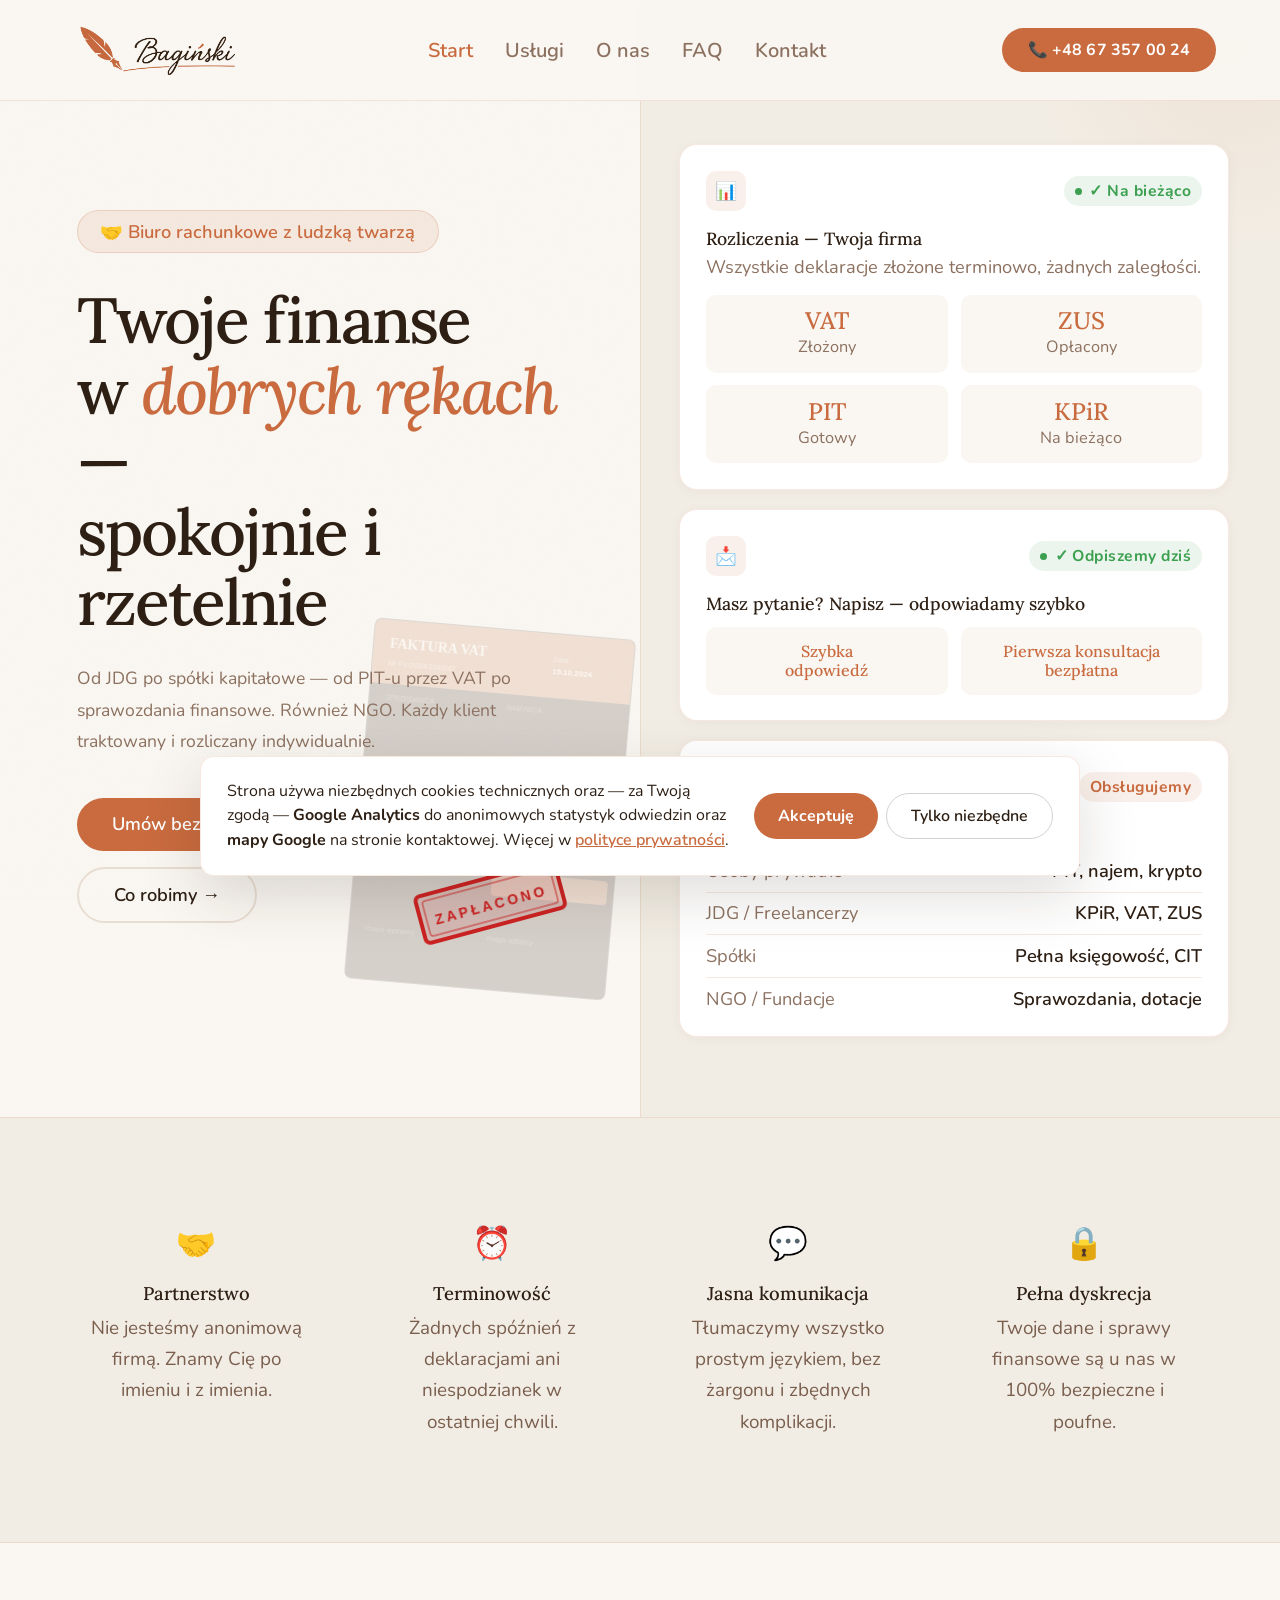
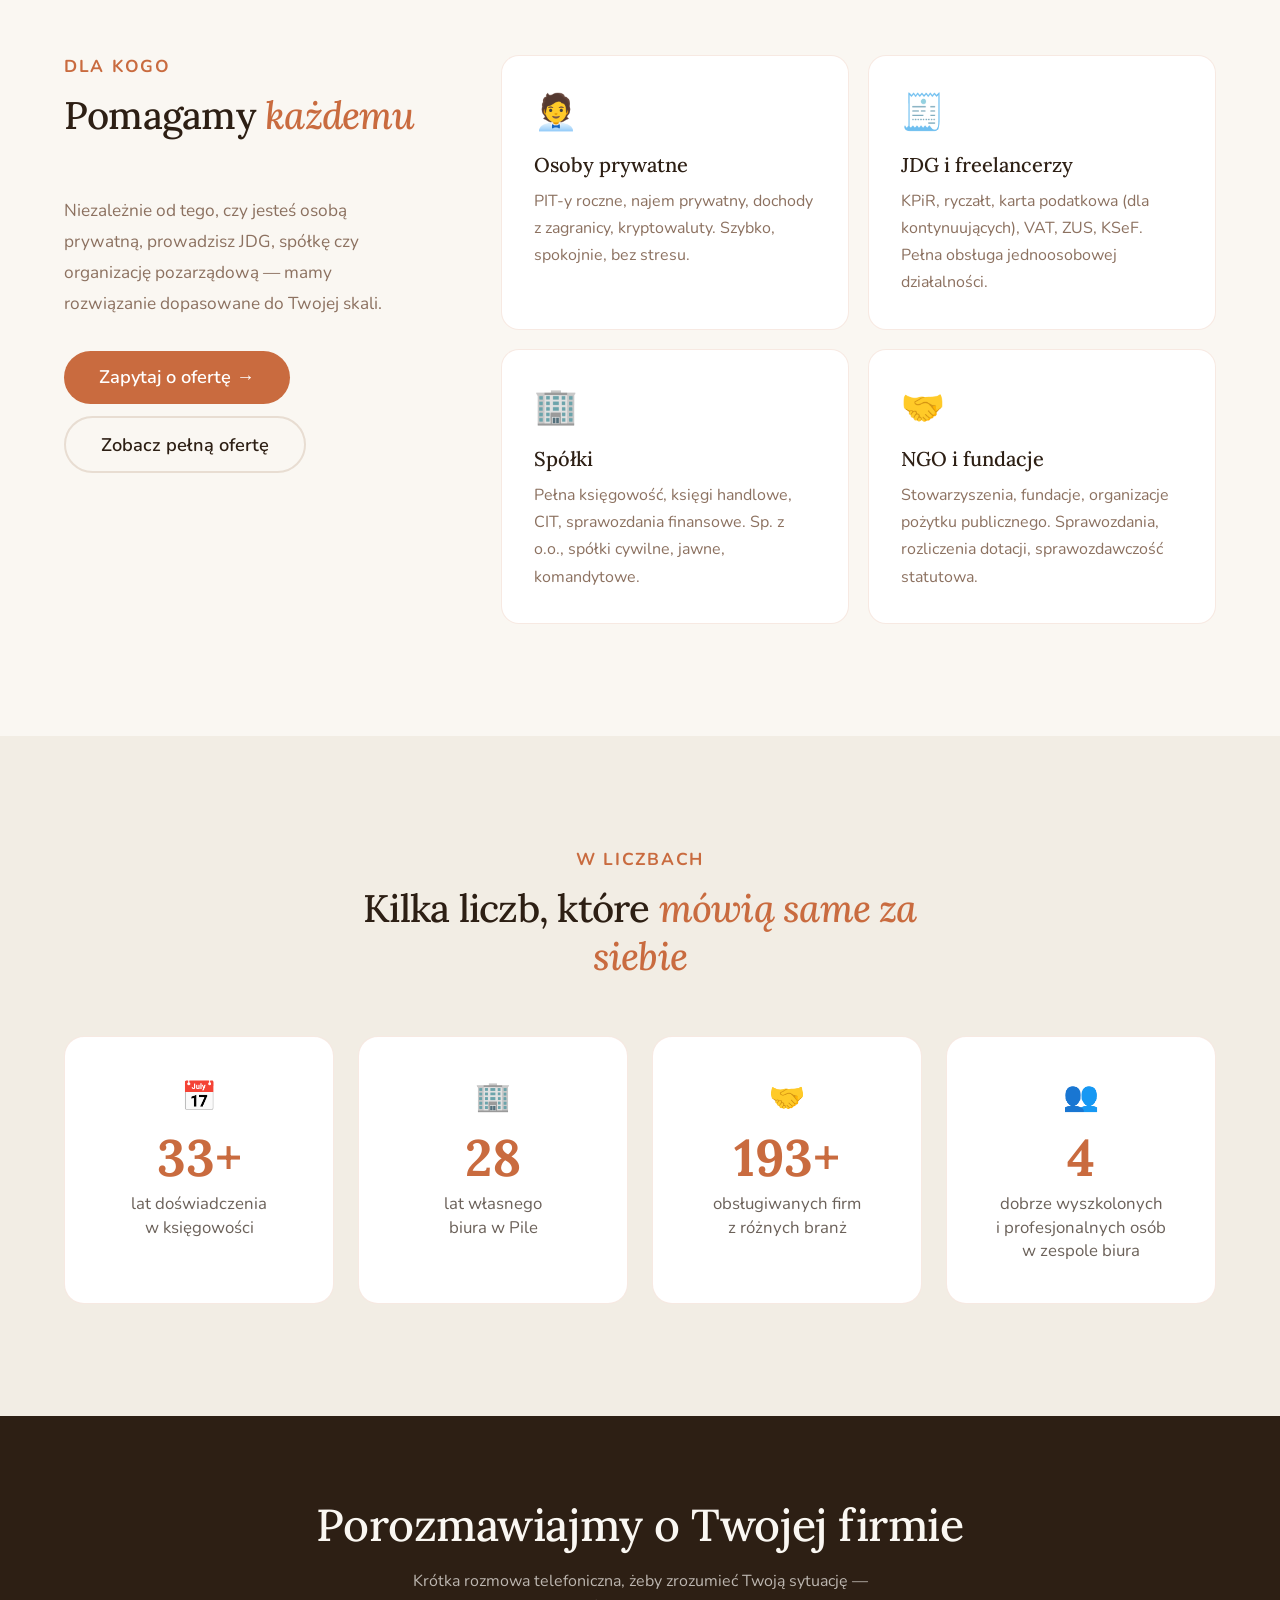
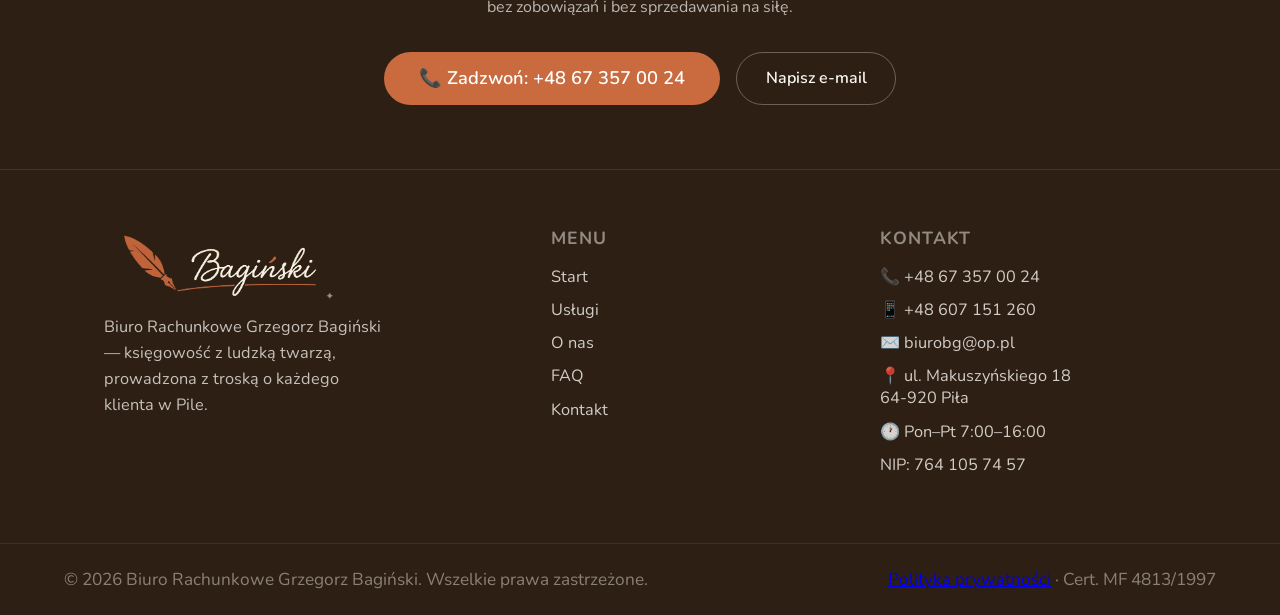
==== index.html @ ab6cf0d3 "RODO: mapa Google dopiero za zgoda Mapa na podstronie Kontakt ladowala sie automatycznie, wiec klini" ====
<!DOCTYPE html>
<html lang="pl">
<head>
<meta charset="UTF-8">
<meta name="viewport" content="width=device-width, initial-scale=1.0">
<title>Biuro Rachunkowe Grzegorz Bagiński — Księgowość w Pile od 1997</title>
<link rel="preconnect" href="https://fonts.googleapis.com">
<link rel="preconnect" href="https://fonts.gstatic.com" crossorigin>
<link rel="preload" as="style" href="https://fonts.googleapis.com/css2?family=Lora:ital,wght@0,400;0,500;0,600;1,400;1,500&family=Nunito:wght@300;400;500;600;700&display=swap">
<link rel="stylesheet" href="https://fonts.googleapis.com/css2?family=Lora:ital,wght@0,400;0,500;0,600;1,400;1,500&family=Nunito:wght@300;400;500;600;700&display=swap" media="print" onload="this.media='all'">
<noscript><link rel="stylesheet" href="https://fonts.googleapis.com/css2?family=Lora:ital,wght@0,400;0,500;0,600;1,400;1,500&family=Nunito:wght@300;400;500;600;700&display=swap"></noscript>
<link rel="icon" type="image/png" sizes="32x32" href="img/favicon-32.png">
<link rel="icon" type="image/png" sizes="16x16" href="img/favicon-16.png">
<link rel="apple-touch-icon" sizes="180x180" href="img/apple-touch-icon.png">
<link rel="shortcut icon" href="favicon.ico">
<link rel="stylesheet" href="styles.css?v=11">
<meta name="description" content="Pełna obsługa księgowa w Pile od 1997 r. 29 lat własnego biura, 35 lat doświadczenia, ponad 200 firm pod opieką. JDG, spółki, NGO, osoby prywatne. Cert. MF 4813/1997.">
<meta name="robots" content="index, follow">
<meta name="theme-color" content="#C96B3F">
<link rel="canonical" href="https://biurorachunkowe-pila.pl/">

<meta property="og:title" content="Biuro Rachunkowe Grzegorz Bagiński — Księgowość w Pile od 1997">
<meta property="og:description" content="Pełna obsługa księgowa w Pile od 1997 r. 29 lat własnego biura, 35 lat doświadczenia, ponad 200 firm pod opieką. JDG, spółki, NGO, osoby prywatne. Cert. MF 4813/1997.">
<meta property="og:site_name" content="Biuro Rachunkowe Grzegorz Bagiński">
<meta property="og:type" content="website">
<meta property="og:locale" content="pl_PL">
<meta property="og:url" content="https://biurorachunkowe-pila.pl/">


<meta property="og:image" content="https://biurorachunkowe-pila.pl/og-image.jpg">
<meta property="og:image:width" content="1200">
<meta property="og:image:height" content="630">
<meta property="og:image:alt" content="Biuro Rachunkowe Grzegorz Bagiński — Księgowość w Pile od 1997">
<meta name="twitter:card" content="summary_large_image">
<meta name="twitter:title" content="Biuro Rachunkowe Grzegorz Bagiński — Księgowość w Pile od 1997">
<meta name="twitter:description" content="Pełna obsługa księgowa w Pile od 1997 r. 29 lat własnego biura, 35 lat doświadczenia, ponad 200 firm pod opieką. JDG, spółki, NGO, osoby prywatne. Cert. MF 4813/1997.">

<meta name="twitter:image" content="https://biurorachunkowe-pila.pl/og-image.jpg">
<script type="application/ld+json">
{
  "@context": "https://schema.org",
  "@type": "AccountingService",
  "name": "Biuro Rachunkowe Grzegorz Bagiński",
  "url": "https://biurorachunkowe-pila.pl/",
  "telephone": "+48673570024",
  "email": "biurobg@op.pl",
  "priceRange": "$$",
  "image": "https://biurorachunkowe-pila.pl/og-image.jpg",
  "address": {
    "@type": "PostalAddress",
    "streetAddress": "ul. Kornela Makuszyńskiego 18",
    "addressLocality": "Piła",
    "postalCode": "64-920",
    "addressCountry": "PL"
  },
  "openingHoursSpecification": [{
    "@type": "OpeningHoursSpecification",
    "dayOfWeek": ["Monday","Tuesday","Wednesday","Thursday","Friday"],
    "opens": "07:00",
    "closes": "16:00"
  }],
  "founder": {
    "@type": "Person",
    "name": "Grzegorz Bagiński",
    "jobTitle": "Księgowy",
    "hasCredential": {
      "@type": "EducationalOccupationalCredential",
      "name": "Świadectwo Kwalifikacyjne Ministerstwa Finansów",
      "credentialCategory": "Certificate",
      "identifier": "4813/1997"
    }
  },
  "foundingDate": "1997",
  "areaServed": {
    "@type": "City",
    "name": "Piła"
  }
}
</script>

<!-- Google Analytics 4 (Consent Mode v2 — domyślnie wyłączone, włącza się po akceptacji cookies) -->
<script async src="https://www.googletagmanager.com/gtag/js?id=G-RB6FRR4LMF"></script>
<script>
  window.dataLayer = window.dataLayer || [];
  function gtag(){dataLayer.push(arguments);}

  // Consent Mode v2 — RODO: domyślnie wszystko denied.
  // script.js zmieni analytics_storage na 'granted', jeśli użytkownik kliknie "Akceptuję".
  gtag('consent', 'default', {
    'ad_storage': 'denied',
    'ad_user_data': 'denied',
    'ad_personalization': 'denied',
    'analytics_storage': 'denied',
    'wait_for_update': 500
  });

  gtag('js', new Date());
  gtag('config', 'G-RB6FRR4LMF', { 'anonymize_ip': true });
</script>
</head>
<body>

<a href="#main-content" class="skip-link">Przejdź do treści</a>
<nav aria-label="Główna nawigacja">
  <a href="index.html" class="nav-logo" aria-label="Biuro Rachunkowe Grzegorz Bagiński — strona główna"><picture><source srcset="img/logo.webp" type="image/webp"><img src="img/logo.png?v=2" alt="Biuro Rachunkowe Grzegorz Bagiński" width="188" height="62"></picture></a>
  <ul class="nav-links" id="nav-links">
    <li><a href="index.html" class="active" aria-current="page">Start</a></li>
    <li><a href="uslugi.html">Usługi</a></li>
    <li><a href="o-nas.html">O nas</a></li>
    <li><a href="faq.html">FAQ</a></li>
    <li><a href="kontakt.html">Kontakt</a></li>
    <li class="nav-mobile-only"><a href="tel:+48673570024" class="nav-mobile-cta">📞 +48 67 357 00 24</a></li>
  </ul>
  <a href="tel:+48673570024" class="nav-cta">📞 +48 67 357 00 24</a>
  <button class="nav-toggle" type="button" aria-expanded="false" aria-controls="nav-links" aria-label="Otwórz menu">
    <span class="nav-toggle__bar"></span>
    <span class="nav-toggle__bar"></span>
    <span class="nav-toggle__bar"></span>
  </button>
</nav>
<main id="main-content">
<section class="hero">
  <!-- LEWA KOLUMNA: tekst -->
  <div class="hero-left-col">

    <!-- ANIMOWANA FAKTURA W TLE -->
    <svg class="bg-invoice" viewBox="0 0 280 380" fill="none" xmlns="http://www.w3.org/2000/svg">
    <g opacity="0.18">
      <!-- Karta dokumentu -->
      <g class="inv-body">
        <rect x="10" y="10" width="260" height="360" rx="6" fill="#2D1F14" stroke="#2D1F14" stroke-width="1.5"/>
        <!-- Nagłówek -->
        <rect x="10" y="10" width="260" height="64" rx="6" fill="#C96B3F"/>
        <rect x="10" y="54" width="260" height="20" fill="#C96B3F"/>
      </g>

      <!-- Tekst nagłówka -->
      <g class="inv-text">
        <text x="26" y="38" font-family="serif" font-size="14" font-weight="600" fill="white" opacity="0.95">FAKTURA VAT</text>
        <text x="26" y="56" font-family="sans-serif" font-size="7.5" fill="rgba(255,255,255,0.7)">Nr FV/2024/10/0047</text>
        <text x="190" y="38" font-family="sans-serif" font-size="7" fill="rgba(255,255,255,0.7)">Data:</text>
        <text x="190" y="50" font-family="sans-serif" font-size="8" font-weight="600" fill="white">15.10.2024</text>
      </g>

      <!-- Linie formularza — wychodzą jedna po drugiej -->
      <g>
        <!-- Sekcja sprzedawca -->
        <text class="inv-text" x="26" y="90" font-family="sans-serif" font-size="7" fill="#7A6B63">SPRZEDAWCA</text>
        <line class="inv-line" x1="26" y1="105" x2="130" y2="105" stroke="#2D1F14" stroke-width="1.2" stroke-linecap="round"/>
        <line class="inv-line" x1="26" y1="118" x2="110" y2="118" stroke="#2D1F14" stroke-width="1.2" stroke-linecap="round"/>
        <line class="inv-line" x1="26" y1="131" x2="120" y2="131" stroke="#2D1F14" stroke-width="1.2" stroke-linecap="round"/>

        <!-- Sekcja nabywca -->
        <text class="inv-text" x="148" y="90" font-family="sans-serif" font-size="7" fill="#7A6B63">NABYWCA</text>
        <line class="inv-line" x1="148" y1="105" x2="252" y2="105" stroke="#2D1F14" stroke-width="1.2" stroke-linecap="round"/>
        <line class="inv-line" x1="148" y1="118" x2="232" y2="118" stroke="#2D1F14" stroke-width="1.2" stroke-linecap="round"/>
        <line class="inv-line" x1="148" y1="131" x2="242" y2="131" stroke="#2D1F14" stroke-width="1.2" stroke-linecap="round"/>

        <!-- Divider -->
        <line x1="26" y1="148" x2="254" y2="148" stroke="#E8DDD2" stroke-width="1"/>

        <!-- Nagłówki tabeli -->
        <text class="inv-text" x="26"  y="163" font-family="sans-serif" font-size="6.5" fill="#7A6B63">NAZWA USŁUGI</text>
        <text class="inv-text" x="158" y="163" font-family="sans-serif" font-size="6.5" fill="#7A6B63">ILOŚĆ</text>
        <text x="190" y="163" font-family="sans-serif" font-size="6.5" fill="#7A6B63" class="inv-text">NETTO</text>
        <text x="228" y="163" font-family="sans-serif" font-size="6.5" fill="#7A6B63" class="inv-text">BRUTTO</text>
        <line x1="26" y1="168" x2="254" y2="168" stroke="#E8DDD2" stroke-width="0.8"/>

        <!-- Wiersze -->
        <line class="inv-line" x1="26" y1="182" x2="148" y2="182" stroke="#2D1F14" stroke-width="1.1" stroke-linecap="round"/>
        <text class="inv-text" x="158" y="182" font-family="sans-serif" font-size="7.5" fill="#2D1F14">1</text>
        <text class="inv-text" x="190" y="182" font-family="sans-serif" font-size="7.5" fill="#2D1F14">800 zł</text>
        <text class="inv-text" x="228" y="182" font-family="sans-serif" font-size="7.5" fill="#2D1F14">984 zł</text>

        <line class="inv-line" x1="26" y1="198" x2="138" y2="198" stroke="#2D1F14" stroke-width="1.1" stroke-linecap="round"/>
        <text class="inv-text" x="158" y="198" font-family="sans-serif" font-size="7.5" fill="#2D1F14">1</text>
        <text class="inv-text" x="190" y="198" font-family="sans-serif" font-size="7.5" fill="#2D1F14">500 zł</text>
        <text class="inv-text" x="228" y="198" font-family="sans-serif" font-size="7.5" fill="#2D1F14">615 zł</text>

        <line x1="26" y1="210" x2="254" y2="210" stroke="#E8DDD2" stroke-width="0.8"/>

        <!-- Suma -->
        <text class="inv-text" x="158" y="228" font-family="sans-serif" font-size="7" fill="#7A6B63">RAZEM NETTO:</text>
        <text class="inv-text" x="228" y="228" font-family="sans-serif" font-size="8" font-weight="700" fill="#2D1F14">1 300 zł</text>
        <text class="inv-text" x="158" y="244" font-family="sans-serif" font-size="7" fill="#7A6B63">VAT 23%:</text>
        <text class="inv-text" x="228" y="244" font-family="sans-serif" font-size="8" fill="#2D1F14">299 zł</text>

        <!-- Suma końcowa -->
        <rect class="inv-body" x="148" y="252" width="116" height="24" rx="4" fill="#C96B3F" opacity="0.15"/>
        <text class="inv-text" x="155" y="268" font-family="sans-serif" font-size="7.5" fill="#7A6B63">DO ZAPŁATY:</text>
        <text class="inv-text" x="218" y="268" font-family="serif" font-size="11" font-weight="700" fill="#C96B3F">1 599 zł</text>

        <!-- Stopka z podpisem -->
        <line class="inv-line" x1="26" y1="310" x2="110" y2="310" stroke="#2D1F14" stroke-width="0.8" stroke-linecap="round"/>
        <text class="inv-text" x="26" y="322" font-family="sans-serif" font-size="6.5" fill="#7A6B63">Podpis wystawcy</text>
        <line class="inv-line" x1="148" y1="310" x2="252" y2="310" stroke="#2D1F14" stroke-width="0.8" stroke-linecap="round"/>
        <text class="inv-text" x="148" y="322" font-family="sans-serif" font-size="6.5" fill="#7A6B63">Podpis odbiorcy</text>
      </g>
    </g><!-- koniec grupy opacity 0.18 -->

    </svg>

    <!-- Pieczątka ZAPŁACONO — oddzielny element, widoczna na tle faktury -->
    <div class="stamp-zaplacono">
      <svg width="148" height="52" viewBox="0 0 148 52" fill="none" xmlns="http://www.w3.org/2000/svg">
        <rect x="2" y="2" width="144" height="48" rx="5" fill="rgba(204,34,34,0.12)" stroke="#CC2222" stroke-width="4"/>
        <rect x="8" y="8" width="132" height="36" rx="3" fill="none" stroke="#CC2222" stroke-width="1.5" opacity="0.6"/>
        <text x="74" y="34" font-family="sans-serif" font-size="14" font-weight="900" fill="#CC2222" text-anchor="middle" letter-spacing="3">ZAPŁACONO</text>
      </svg>
    </div>

    <div class="hero-eyebrow anim-eyebrow">🤝 Biuro rachunkowe z ludzką twarzą</div>
    <h1 class="anim-h1">Twoje finanse<br>w <em>dobrych rękach</em> —<br>spokojnie i rzetelnie</h1>
    <p class="hero-sub anim-sub">Od JDG po spółki kapitałowe — od PIT-u przez VAT po sprawozdania finansowe. Również NGO. Każdy klient traktowany i rozliczany indywidualnie.</p>
    <div class="hero-btns anim-btns">
      <a href="kontakt.html" class="btn-terra">Umów bezpłatną konsultację</a>
      <a href="uslugi.html" class="btn-outline">Co robimy →</a>
    </div>
  </div>

  <!-- PRAWA KOLUMNA: karty wizualne -->
  <div class="hero-right-col">
    <!-- Karta 1: statystyki -->
    <div class="hcard anim-card-1">
      <div class="hcard-top">
        <div class="hcard-icon">📊</div>
        <span class="hcard-badge ok">✓ Na bieżąco</span>
      </div>
      <h4>Rozliczenia — Twoja firma</h4>
      <p>Wszystkie deklaracje złożone terminowo, żadnych zaległości.</p>
      <div class="hcard-mini-grid">
        <div class="mini-cell"><div class="mini-cell-num">VAT</div><div class="mini-cell-lbl">Złożony</div></div>
        <div class="mini-cell"><div class="mini-cell-num">ZUS</div><div class="mini-cell-lbl">Opłacony</div></div>
        <div class="mini-cell"><div class="mini-cell-num">PIT</div><div class="mini-cell-lbl">Gotowy</div></div>
        <div class="mini-cell"><div class="mini-cell-num">KPiR</div><div class="mini-cell-lbl">Na bieżąco</div></div>
      </div>
    </div>

    <!-- Karta 2: kontakt -->
    <div class="hcard anim-card-2">
      <div class="hcard-top">
        <div class="hcard-icon">📩</div>
        <span class="hcard-badge ok">✓ Odpiszemy dziś</span>
      </div>
      <h4>Masz pytanie? Napisz — odpowiadamy szybko</h4>
      <div class="hcard-mini-grid" style="margin-top:0.8rem">
        <div class="mini-cell"><div class="mini-cell-num" style="font-size:1rem;line-height:1.2">Szybka<br>odpowiedź</div></div>
        <div class="mini-cell"><div class="mini-cell-num" style="font-size:1rem;line-height:1.2">Pierwsza konsultacja<br>bezpłatna</div></div>
      </div>
    </div>

    <!-- Karta 3: dla kogo -->
    <div class="hcard anim-card-3">
      <div class="hcard-top">
        <div class="hcard-icon">👥</div>
        <span class="hcard-badge warm">Obsługujemy</span>
      </div>
      <h4>Dla każdego — niezależnie od skali</h4>
      <ul class="hcard-list">
        <li><span class="hcard-list-name">Osoby prywatne</span><span class="hcard-list-val">PIT, najem, krypto</span></li>
        <li><span class="hcard-list-name">JDG / Freelancerzy</span><span class="hcard-list-val">KPiR, VAT, ZUS</span></li>
        <li><span class="hcard-list-name">Spółki</span><span class="hcard-list-val">Pełna księgowość, CIT</span></li>
        <li><span class="hcard-list-name">NGO / Fundacje</span><span class="hcard-list-val">Sprawozdania, dotacje</span></li>
      </ul>
    </div>
  </div>
</section>
<div class="values">
  <div class="values-grid">
    <div class="value-item">
      <span class="value-icon">🤝</span>
      <h4>Partnerstwo</h4>
      <p>Nie jesteśmy anonimową firmą. Znamy Cię po imieniu i z imienia.</p>
    </div>
    <div class="value-item">
      <span class="value-icon">⏰</span>
      <h4>Terminowość</h4>
      <p>Żadnych spóźnień z deklaracjami ani niespodzianek w ostatniej chwili.</p>
    </div>
    <div class="value-item">
      <span class="value-icon">💬</span>
      <h4>Jasna komunikacja</h4>
      <p>Tłumaczymy wszystko prostym językiem, bez żargonu i zbędnych komplikacji.</p>
    </div>
    <div class="value-item">
      <span class="value-icon">🔒</span>
      <h4>Pełna dyskrecja</h4>
      <p>Twoje dane i sprawy finansowe są u nas w 100% bezpieczne i poufne.</p>
    </div>
  </div>
</div>
<section class="clients" id="dla-kogo">
  <div class="clients-layout">
    <div>
      <div class="section-eyebrow">Dla kogo</div>
      <h2 class="section-title">Pomagamy <em>każdemu</em></h2>
      <p class="clients-desc">Niezależnie od tego, czy jesteś osobą prywatną, prowadzisz JDG, spółkę czy organizację pozarządową — mamy rozwiązanie dopasowane do Twojej skali.</p>
      <div style="display:flex; gap:0.8rem; flex-wrap:wrap;">
        <a href="kontakt.html" class="btn-terra">Zapytaj o ofertę →</a>
        <a href="uslugi.html" class="btn-outline">Zobacz pełną ofertę</a>
      </div>
    </div>
    <div class="clients-cards">
      <div class="client-card">
        <div class="client-card-icon">🧑‍💼</div>
        <h3>Osoby prywatne</h3>
        <p>PIT-y roczne, najem prywatny, dochody z zagranicy, kryptowaluty. Szybko, spokojnie, bez stresu.</p>
      </div>
      <div class="client-card">
        <div class="client-card-icon">🧾</div>
        <h3>JDG i freelancerzy</h3>
        <p>KPiR, ryczałt, karta podatkowa (dla kontynuujących), VAT, ZUS, KSeF. Pełna obsługa jednoosobowej działalności.</p>
      </div>
      <div class="client-card">
        <div class="client-card-icon">🏢</div>
        <h3>Spółki</h3>
        <p>Pełna księgowość, księgi handlowe, CIT, sprawozdania finansowe. Sp. z o.o., spółki cywilne, jawne, komandytowe.</p>
      </div>
      <div class="client-card">
        <div class="client-card-icon">🤝</div>
        <h3>NGO i fundacje</h3>
        <p>Stowarzyszenia, fundacje, organizacje pożytku publicznego. Sprawozdania, rozliczenia dotacji, sprawozdawczość statutowa.</p>
      </div>
    </div>
  </div>
</section>
<section class="stats-section">
  <div class="section-eyebrow" style="text-align:center">W liczbach</div>
  <h2 class="section-title" style="text-align:center;max-width:560px;margin:0 auto 0">Kilka liczb, które <em>mówią same za siebie</em></h2>
  <div class="stats-grid">
    <div class="stat-card">
      <div class="stat-icon">📅</div>
      <div class="stat-number" data-count="35" data-suffix="+">35+</div>
      <div class="stat-label">lat doświadczenia<br>w księgowości</div>
    </div>
    <div class="stat-card">
      <div class="stat-icon">🏢</div>
      <div class="stat-number" data-count="29">29</div>
      <div class="stat-label">lat własnego<br>biura w Pile</div>
    </div>
    <div class="stat-card">
      <div class="stat-icon">🤝</div>
      <div class="stat-number" data-count="200" data-suffix="+">200+</div>
      <div class="stat-label">obsługiwanych firm<br>z różnych branż</div>
    </div>
    <div class="stat-card">
      <div class="stat-icon">👥</div>
      <div class="stat-number" data-count="5">5</div>
      <div class="stat-label">dobrze wyszkolonych<br>i profesjonalnych osób<br>w zespole biura</div>
    </div>
  </div>
</section>
</main>

<footer>
  <div class="footer-cta">
    <h2>Porozmawiajmy o Twojej firmie</h2>
    <p>Krótka rozmowa telefoniczna, żeby zrozumieć Twoją sytuację — bez zobowiązań i bez sprzedawania na siłę.</p>
    <div class="footer-cta-btns">
      <a href="tel:+48673570024" class="btn-terra">📞 Zadzwoń: +48 67 357 00 24</a>
      <a href="mailto:biurobg@op.pl" class="btn-outline-light">Napisz e-mail</a>
    </div>
  </div>
  <div class="footer-columns">
    <div class="footer-col">
      <a href="index.html" class="footer-logo" aria-label="Biuro Rachunkowe Grzegorz Bagiński — strona główna"><picture><source srcset="img/logo-dark.webp" type="image/webp"><img src="img/logo-dark.png?v=2" alt="Biuro Rachunkowe Grzegorz Bagiński" width="233" height="77"></picture></a>
      <p>Biuro Rachunkowe Grzegorz Bagiński — księgowość z ludzką twarzą, prowadzona z troską o każdego klienta w Pile.</p>
    </div>
    <div class="footer-col">
      <h4>Menu</h4>
      <a href="index.html">Start</a>
      <a href="uslugi.html">Usługi</a>
      <a href="o-nas.html">O nas</a>
      <a href="faq.html">FAQ</a>
      <a href="kontakt.html">Kontakt</a>
    </div>
    <div class="footer-col">
      <h4>Kontakt</h4>
      <span>📞 <a href="tel:+48673570024">+48 67 357 00 24</a></span>
      <span>📱 <a href="tel:+48607151260">+48 607 151 260</a></span>
      <span>✉️ <a href="mailto:biurobg@op.pl">biurobg@op.pl</a></span>
      <span>📍 ul. Makuszyńskiego 18<br>64-920 Piła</span>
      <span>🕐 Pon–Pt 7:00–16:00</span>
      <span>NIP: 764 105 74 57</span>
    </div>
  </div>
  <div class="footer-bottom">
    <p>© 2026 Biuro Rachunkowe Grzegorz Bagiński. Wszelkie prawa zastrzeżone.</p>
    <p><a href="polityka-prywatnosci.html">Polityka prywatności</a> · Cert. MF 4813/1997</p>
  </div>
</footer>

<div class="cookie-banner" role="dialog" aria-label="Informacja o ciasteczkach">
  <p>Strona używa niezbędnych cookies technicznych oraz — za Twoją zgodą — <strong>Google Analytics</strong> do anonimowych statystyk odwiedzin oraz <strong>mapy Google</strong> na stronie kontaktowej. Więcej w <a href="polityka-prywatnosci.html">polityce prywatności</a>.</p>
  <div class="cookie-banner__actions">
    <button class="cookie-banner__btn cookie-banner__btn--accept" type="button" data-cookie-action="accept">Akceptuję</button>
    <button class="cookie-banner__btn cookie-banner__btn--reject" type="button" data-cookie-action="reject">Tylko niezbędne</button>
  </div>
</div>

<script src="script.js?v=7"></script>
</body>
</html>
---- styles.css ----
*, *::before, *::after { box-sizing: border-box; margin: 0; padding: 0; }

  :root {
    --cream: #FAF7F2;
    --cream-mid: #F2EDE4;
    --terra: #C96B3F;
    --terra-light: #E08055;
    --terra-dim: rgba(201,107,63,0.1);
    --brown: #2D1F14;
    --brown-mid: #5C3D26;
    --muted: #8C7160;
    --warm-border: rgba(201,107,63,0.15);
    --sand: #E8DDD2;
  }

  html { scroll-behavior: smooth; }
  body { font-family: 'Nunito', sans-serif; background: var(--cream); color: var(--brown); overflow-x: hidden; }

  /* ── TEXTURE ── */
  body::before {
    content: '';
    position: fixed;
    inset: 0;
    background-image: url("data:image/svg+xml,%3Csvg xmlns='http://www.w3.org/2000/svg' width='300' height='300'%3E%3Cfilter id='noise'%3E%3CfeTurbulence type='fractalNoise' baseFrequency='0.65' numOctaves='3' stitchTiles='stitch'/%3E%3C/filter%3E%3Crect width='300' height='300' filter='url(%23noise)' opacity='0.03'/%3E%3C/svg%3E");
    pointer-events: none;
    z-index: 0;
  }

  /* ── SKIP TO CONTENT (a11y) ── */
  .skip-link {
    position: absolute;
    top: -100px;
    left: 1rem;
    background: var(--terra);
    color: white;
    padding: 0.8rem 1.4rem;
    border-radius: 0 0 10px 10px;
    text-decoration: none;
    font-weight: 700;
    font-size: 1rem;
    z-index: 1000;
    transition: top 0.2s;
  }
  .skip-link:focus {
    top: 0;
    outline: 3px solid var(--brown);
    outline-offset: 2px;
  }

  /* ── FOCUS VISIBLE (a11y dla klawiatury) ── */
  *:focus { outline: none; }
  a:focus-visible,
  button:focus-visible,
  [role="button"]:focus-visible,
  input:focus-visible,
  textarea:focus-visible,
  select:focus-visible,
  summary:focus-visible {
    outline: 3px solid var(--terra);
    outline-offset: 3px;
    border-radius: 4px;
  }
  .btn-terra:focus-visible,
  .btn-outline:focus-visible,
  .btn-outline-light:focus-visible,
  .nav-cta:focus-visible {
    outline-offset: 4px;
  }

  /* ── NAV ── */
  body > nav {
    position: fixed;
    top: 0; left: 0; right: 0;
    z-index: 100;
    display: flex;
    align-items: center;
    justify-content: space-between;
    padding: 1.2rem 5vw;
    background: rgba(250,247,242,0.9);
    backdrop-filter: blur(12px);
    border-bottom: 1px solid var(--warm-border);
  }

  .nav-logo {
    display: inline-flex;
    align-items: center;
    text-decoration: none;
    font-family: 'Lora', serif;
    font-size: 1.65rem;
    font-weight: 600;
    color: var(--brown);
    letter-spacing: -0.02em;
    line-height: 1;
  }

  .nav-logo span { color: var(--terra); }

  .nav-logo img {
    height: 62px;
    width: auto;
    display: block;
    transition: transform 0.25s;
  }
  .nav-logo:hover img { transform: scale(1.03); }

  @media (max-width: 768px) {
    .nav-logo img { height: 48px; }
  }

  .nav-links {
    display: flex;
    gap: 2rem;
    list-style: none;
  }

  .nav-mobile-only { display: none; }

  .nav-links a {
    text-decoration: none;
    color: var(--muted);
    font-size: 1.25rem;
    font-weight: 600;
    transition: color 0.2s;
  }

  .nav-links a:hover { color: var(--terra); }

  .nav-cta {
    display: inline-flex;
    align-items: center;
    gap: 0.5rem;
    padding: 0.7rem 1.6rem;
    background: var(--terra);
    color: white;
    text-decoration: none;
    font-size: 1rem;
    font-weight: 700;
    border-radius: 100px;
    transition: all 0.25s;
    letter-spacing: 0.01em;
  }

  .nav-cta:hover {
    background: var(--terra-light);
    box-shadow: 0 4px 16px rgba(201,107,63,0.3);
    transform: translateY(-1px);
  }

  /* ── HAMBURGER (mobile menu toggle) ── */
  .nav-toggle {
    display: none;
    background: transparent;
    border: 1px solid var(--warm-border);
    border-radius: 10px;
    width: 44px;
    height: 44px;
    cursor: pointer;
    align-items: center;
    justify-content: center;
    flex-direction: column;
    gap: 5px;
    padding: 0;
    transition: background 0.2s, border-color 0.2s;
  }
  .nav-toggle:hover { background: var(--terra-dim); border-color: rgba(201,107,63,0.3); }
  .nav-toggle__bar {
    display: block;
    width: 22px;
    height: 2px;
    background: var(--brown);
    border-radius: 2px;
    transition: transform 0.3s, opacity 0.2s;
  }
  .nav-toggle[aria-expanded="true"] .nav-toggle__bar:nth-child(1) { transform: translateY(7px) rotate(45deg); }
  .nav-toggle[aria-expanded="true"] .nav-toggle__bar:nth-child(2) { opacity: 0; }
  .nav-toggle[aria-expanded="true"] .nav-toggle__bar:nth-child(3) { transform: translateY(-7px) rotate(-45deg); }

  /* ── HERO ── */
  .hero {
    min-height: 100vh;
    display: grid;
    grid-template-columns: 1fr 1fr;
    align-items: center;
    padding: 0;
    position: relative;
    overflow: hidden;
  }

  .hero-left-col {
    display: flex;
    flex-direction: column;
    align-items: flex-start;
    text-align: left;
    padding: 7rem 5vw 3rem 6vw;
    position: relative;
    z-index: 1;
    overflow: hidden;
  }

  /* ── ANIMOWANA FAKTURA W TLE ── */
  .bg-invoice {
    position: absolute;
    bottom: 20px;
    right: 10px;
    width: 280px;
    pointer-events: none;
    z-index: 0;
    transform: rotate(5deg);
    filter: sepia(20%);
  }

  /* Linie faktury — efekt dorysowywania */
  .inv-line {
    stroke-dasharray: 200;
    stroke-dashoffset: 200;
    animation: drawLine 0.6s ease forwards;
  }
  .inv-line:nth-child(1)  { animation-delay: 0.4s; }
  .inv-line:nth-child(2)  { animation-delay: 0.7s; }
  .inv-line:nth-child(3)  { animation-delay: 1.0s; }
  .inv-line:nth-child(4)  { animation-delay: 1.3s; }
  .inv-line:nth-child(5)  { animation-delay: 1.6s; }
  .inv-line:nth-child(6)  { animation-delay: 1.9s; }
  .inv-line:nth-child(7)  { animation-delay: 2.2s; }
  .inv-line:nth-child(8)  { animation-delay: 2.5s; }
  .inv-line:nth-child(9)  { animation-delay: 2.8s; }
  .inv-line:nth-child(10) { animation-delay: 3.1s; }

  .inv-text {
    opacity: 0;
    animation: fadeInText 0.4s ease forwards;
  }
  .inv-text:nth-child(1)  { animation-delay: 0.6s; }
  .inv-text:nth-child(2)  { animation-delay: 0.9s; }
  .inv-text:nth-child(3)  { animation-delay: 1.2s; }
  .inv-text:nth-child(4)  { animation-delay: 1.5s; }
  .inv-text:nth-child(5)  { animation-delay: 1.8s; }
  .inv-text:nth-child(6)  { animation-delay: 2.1s; }
  .inv-text:nth-child(7)  { animation-delay: 2.4s; }
  .inv-text:nth-child(8)  { animation-delay: 2.7s; }
  .inv-text:nth-child(9)  { animation-delay: 3.0s; }
  .inv-text:nth-child(10) { animation-delay: 3.3s; }
  .inv-text:nth-child(11) { animation-delay: 3.6s; }
  .inv-text:nth-child(12) { animation-delay: 3.9s; }

  .stamp-zaplacono {
    position: absolute;
    bottom: 85px;
    right: 75px;
    z-index: 3;
    opacity: 1;
    animation: stampIn 0.5s cubic-bezier(0.34,1.56,0.64,1) 1s both;
    pointer-events: none;
  }

  .inv-body {
    opacity: 0;
    animation: fadeInText 0.5s ease 0.2s forwards;
  }

  @keyframes drawLine {
    to { stroke-dashoffset: 0; }
  }
  @keyframes fadeInText {
    to { opacity: 1; }
  }
  @keyframes stampIn {
    from { opacity: 0; transform: scale(0.3) rotate(-30deg); }
    to   { opacity: 1; transform: scale(1) rotate(-15deg); }
  }

  .hero-right-col {
    background: var(--cream-mid);
    min-height: 100vh;
    display: flex;
    flex-direction: column;
    justify-content: center;
    padding: 9rem 4vw 5rem 3vw;
    gap: 1.2rem;
    border-left: 1px solid var(--warm-border);
    position: relative;
    overflow: hidden;
  }

  .hero-right-col::before {
    content: '';
    position: absolute;
    top: -150px; right: -150px;
    width: 400px; height: 400px;
    border-radius: 50%;
    background: radial-gradient(circle, rgba(201,107,63,0.08) 0%, transparent 70%);
    pointer-events: none;
  }

  .hcard {
    background: white;
    border-radius: 18px;
    padding: 1.6rem;
    border: 1px solid var(--warm-border);
    box-shadow: 0 2px 12px rgba(45,31,20,0.04);
    transition: transform 0.3s;
  }
  .hcard:hover { transform: translateX(-4px); }

  .hcard-top {
    display: flex; align-items: center; justify-content: space-between;
    margin-bottom: 1rem;
  }

  .hcard-icon {
    width: 40px; height: 40px;
    background: var(--terra-dim);
    border-radius: 10px;
    display: flex; align-items: center; justify-content: center;
    font-size: 1.1rem;
  }

  .hcard-badge {
    font-size: 0.98rem; font-weight: 700;
    padding: 0.25rem 0.7rem; border-radius: 100px;
    letter-spacing: 0.03em;
  }
  .hcard-badge.ok { background: rgba(60,160,80,0.1); color: #3CA050; }
  .hcard-badge.warm { background: var(--terra-dim); color: var(--terra); }

  .hcard h4 {
    font-family: 'Lora', serif;
    font-size: 1.1rem; font-weight: 500;
    color: var(--brown); margin-bottom: 0.3rem;
  }
  .hcard p { font-size: 1.14rem; color: var(--muted); line-height: 1.5; }

  .hcard-list { list-style: none; display: flex; flex-direction: column; gap: 0.55rem; margin-top: 0.8rem; }
  .hcard-list li {
    display: flex; align-items: center; justify-content: space-between;
    font-size: 1.14rem; padding-bottom: 0.55rem;
    border-bottom: 1px solid var(--warm-border);
  }
  .hcard-list li:last-child { border-bottom: none; padding-bottom: 0; }
  .hcard-list-name { color: var(--muted); }
  .hcard-list-val { font-weight: 600; color: var(--brown); }

  .hcard-mini-grid {
    display: grid; grid-template-columns: 1fr 1fr;
    gap: 0.8rem; margin-top: 0.8rem;
  }
  .mini-cell {
    background: var(--cream);
    border-radius: 10px;
    padding: 0.9rem;
    text-align: center;
  }
  .mini-cell-num {
    font-family: 'Lora', serif;
    font-size: 1.5rem; font-weight: 500;
    color: var(--terra); line-height: 1;
  }
  .mini-cell-lbl { font-size: 1.02rem; color: var(--muted); margin-top: 0.2rem; }

  /* ── ANIMACJE WEJŚCIA ── */
  @keyframes fadeUp {
    from { opacity: 0; transform: translateY(28px); }
    to   { opacity: 1; transform: translateY(0); }
  }
  @keyframes fadeIn {
    from { opacity: 0; }
    to   { opacity: 1; }
  }
  @keyframes slideRight {
    from { opacity: 0; transform: translateX(40px); }
    to   { opacity: 1; transform: translateX(0); }
  }
  @keyframes popIn {
    from { opacity: 0; transform: scale(0.92); }
    to   { opacity: 1; transform: scale(1); }
  }

  /* Klasy animacji ładowania */
  .anim-eyebrow  { animation: fadeUp   0.6s cubic-bezier(0.22,1,0.36,1) 0.1s both; }
  .anim-h1       { animation: fadeUp   0.7s cubic-bezier(0.22,1,0.36,1) 0.25s both; }
  .anim-sub      { animation: fadeUp   0.7s cubic-bezier(0.22,1,0.36,1) 0.4s both; }
  .anim-btns     { animation: fadeUp   0.6s cubic-bezier(0.22,1,0.36,1) 0.55s both; }
  .anim-card-1   { animation: slideRight 0.7s cubic-bezier(0.22,1,0.36,1) 0.3s both; }
  .anim-card-2   { animation: slideRight 0.7s cubic-bezier(0.22,1,0.36,1) 0.45s both; }
  .anim-card-3   { animation: slideRight 0.7s cubic-bezier(0.22,1,0.36,1) 0.6s both; }

  /* Reveal przy scrollu */
  .reveal {
    opacity: 0;
    transform: translateY(24px);
    transition: opacity 0.6s cubic-bezier(0.22,1,0.36,1), transform 0.6s cubic-bezier(0.22,1,0.36,1);
  }
  .reveal.visible {
    opacity: 1;
    transform: translateY(0);
  }
  .hero-eyebrow {
    display: inline-flex;
    align-items: center;
    gap: 0.6rem;
    background: var(--terra-dim);
    border: 1px solid rgba(201,107,63,0.2);
    color: var(--terra);
    font-size: 1.14rem;
    font-weight: 600;
    padding: 0.55rem 1.4rem;
    border-radius: 100px;
    margin-bottom: 2rem;
  }

  .hero h1 {
    font-family: 'Lora', serif;
    font-size: clamp(3rem, 5vw, 5.2rem);
    font-weight: 500;
    line-height: 1.1;
    color: var(--brown);
    margin-bottom: 1.6rem;
    letter-spacing: -0.03em;
  }

  .hero h1 em {
    font-style: italic;
    color: var(--terra);
  }

  .hero-sub {
    font-size: 1.1rem;
    line-height: 1.8;
    color: var(--muted);
    max-width: 460px;
    margin-bottom: 2.5rem;
    font-weight: 400;
  }

  .hero-btns {
    display: flex;
    gap: 1rem;
    flex-wrap: wrap;
    margin-bottom: 3rem;
  }

  .btn-terra {
    padding: 0.9rem 2.2rem;
    background: var(--terra);
    color: white;
    border-radius: 100px;
    text-decoration: none;
    font-size: 1.14rem;
    font-weight: 600;
    transition: all 0.25s;
    display: inline-flex;
    align-items: center;
    gap: 0.5rem;
  }

  .btn-terra:hover {
    background: var(--terra-light);
    transform: translateY(-2px);
    box-shadow: 0 8px 24px rgba(201,107,63,0.3);
  }

  .btn-outline {
    padding: 0.9rem 2.2rem;
    background: transparent;
    color: var(--brown);
    border: 2px solid var(--sand);
    border-radius: 100px;
    text-decoration: none;
    font-size: 1.14rem;
    font-weight: 600;
    transition: all 0.25s;
  }

  .btn-outline:hover {
    border-color: var(--terra);
    color: var(--terra);
  }

  /* ── VALUES ── */
  .values {
    padding: 5rem 5vw;
    background: var(--cream-mid);
    border-top: 1px solid var(--warm-border);
    border-bottom: 1px solid var(--warm-border);
    position: relative;
    z-index: 1;
  }

  .values-grid {
    display: grid;
    grid-template-columns: repeat(4, 1fr);
    gap: 2rem;
  }

  .value-item {
    text-align: center;
    padding: 1.5rem;
    border-radius: 14px;
    transition: background 0.25s, transform 0.25s, opacity 0.6s cubic-bezier(0.22,1,0.36,1);
    cursor: default;
  }
  .value-item:hover {
    background: white;
    transform: translateY(-4px);
    box-shadow: 0 8px 24px rgba(45,31,20,0.06);
  }
  .value-item:hover .value-icon { transform: scale(1.15) rotate(-5deg); }

  .value-icon {
    font-size: 2rem;
    margin-bottom: 1rem;
    display: block;
    transition: transform 0.3s cubic-bezier(0.34,1.56,0.64,1);
  }

  .value-item h4 {
    font-family: 'Lora', serif;
    font-size: 1.15rem;
    font-weight: 500;
    color: var(--brown);
    margin-bottom: 0.5rem;
  }

  .value-item p {
    font-size: 1.18rem;
    color: #7A5F4F;
    line-height: 1.65;
  }

  /* ── SERVICES ── */
  .services {
    padding: 7rem 5vw;
    position: relative;
    z-index: 1;
  }

  .section-eyebrow {
    font-size: 1.08rem;
    font-weight: 700;
    letter-spacing: 0.1em;
    text-transform: uppercase;
    color: var(--terra);
    margin-bottom: 0.8rem;
  }

  .section-title {
    font-family: 'Lora', serif;
    font-size: clamp(1.9rem, 3vw, 2.8rem);
    font-weight: 500;
    color: var(--brown);
    line-height: 1.25;
    letter-spacing: -0.02em;
    max-width: 560px;
    margin-bottom: 3.5rem;
  }

  .section-title em { font-style: italic; color: var(--terra); }

  /* ── ABOUT (jasna paleta) ── */
  .about {
    padding: 7rem 5vw;
    background: var(--cream-mid);
    color: var(--brown);
    position: relative;
    z-index: 1;
    overflow: hidden;
    border-top: 1px solid var(--warm-border);
    border-bottom: 1px solid var(--warm-border);
  }

  .about::before {
    content: '';
    position: absolute;
    top: -200px;
    right: -100px;
    width: 500px;
    height: 500px;
    border-radius: 50%;
    background: radial-gradient(circle, rgba(201,107,63,0.15) 0%, transparent 70%);
    pointer-events: none;
  }

  .about-layout {
    display: grid;
    grid-template-columns: 1fr 1fr;
    gap: 5rem;
    align-items: center;
  }

  .about-text .section-eyebrow { color: var(--terra); }

  .about-text .section-title { color: var(--brown); max-width: 100%; }

  /* Wejście na starcie strony (nie scroll-triggered — sekcja jest blisko góry) */
  .about-reveal-1 { animation: fadeUp 0.6s cubic-bezier(0.22,1,0.36,1) 0.1s both; }
  .about-reveal-2 { animation: fadeUp 0.7s cubic-bezier(0.22,1,0.36,1) 0.22s both; }
  .about-reveal-3 { animation: fadeUp 0.7s cubic-bezier(0.22,1,0.36,1) 0.34s both; }
  .about-reveal-4 { animation: fadeUp 0.7s cubic-bezier(0.22,1,0.36,1) 0.46s both; }

  .about-text p {
    font-size: 1.08rem;
    line-height: 1.85;
    color: rgba(45,31,20,0.78);
    margin-bottom: 1.2rem;
  }

  .about-features {
    display: grid;
    grid-template-columns: 1fr 1fr;
    gap: 1rem;
    margin-top: 2rem;
  }

  .about-feature {
    display: flex;
    align-items: flex-start;
    gap: 0.7rem;
  }

  .about-feature-check {
    width: 22px;
    height: 22px;
    background: var(--terra);
    border-radius: 50%;
    display: flex;
    align-items: center;
    justify-content: center;
    font-size: 0.84rem;
    flex-shrink: 0;
    margin-top: 1px;
    color: white;
    font-weight: 700;
    transform: scale(0.4);
    opacity: 0;
    transition: transform 0.45s cubic-bezier(0.34,1.56,0.64,1), opacity 0.3s ease;
    transition-delay: calc(var(--reveal-delay, 0s) + 0.15s);
  }
  .about-feature.reveal.visible .about-feature-check {
    transform: scale(1);
    opacity: 1;
  }

  .about-feature span {
    font-size: 1rem;
    color: var(--brown);
    line-height: 1.5;
  }
  .about-feature span strong { color: var(--brown); }

  .about-image-grid {
    display: grid;
    grid-template-columns: 1fr 1fr;
    grid-template-rows: auto auto;
    gap: 1rem;
  }

  .about-img {
    border-radius: 16px;
    overflow: hidden;
    aspect-ratio: 1;
  }

  .about-img img {
    width: 100%;
    height: 100%;
    object-fit: cover;
    filter: grayscale(20%) sepia(10%);
  }

  .about-img.tall {
    grid-row: span 2;
    aspect-ratio: auto;
    transition: transform 0.3s ease, box-shadow 0.3s ease, opacity 0.6s cubic-bezier(0.22,1,0.36,1);
  }

  .about-img.tall:hover {
    transform: translateY(-4px);
    box-shadow: 0 16px 40px rgba(45,31,20,0.1) !important;
  }

  .about-img.tall img { height: 100%; }

  .about-ethics-icon {
    display: inline-block;
    width: fit-content;
    transition: transform 0.35s cubic-bezier(0.34,1.56,0.64,1);
  }
  .about-img.tall:hover .about-ethics-icon {
    transform: rotate(-8deg) scale(1.12);
  }

  .about-img-stat {
    border-radius: 16px;
    background: var(--terra);
    padding: 1.5rem;
    display: flex;
    flex-direction: column;
    justify-content: center;
  }

  .about-img-stat .num {
    font-family: 'Lora', serif;
    font-size: 2.8rem;
    font-weight: 500;
    color: white;
    line-height: 1;
  }

  .about-img-stat .lbl {
    font-size: 1.14rem;
    color: rgba(255,255,255,0.75);
    margin-top: 0.3rem;
  }

  /* ── ABOUT TIMELINE (oś czasu 1991 → 1997 → dziś) ── */
  .about-timeline {
    margin-top: 5rem;
    position: relative;
  }

  .about-timeline__title {
    text-align: center;
    font-size: 0.98rem;
    font-weight: 700;
    text-transform: uppercase;
    letter-spacing: 0.08em;
    color: var(--terra);
    margin-bottom: 2.4rem;
  }

  .about-timeline__line {
    display: block;
    width: 100%;
    height: 24px;
    overflow: visible;
  }

  .about-timeline__progress {
    transition: stroke-dashoffset 1.6s cubic-bezier(0.22,1,0.36,1) 0.15s;
  }
  .about-timeline.visible .about-timeline__progress {
    stroke-dashoffset: 0;
  }

  .about-timeline__points {
    display: grid;
    grid-template-columns: repeat(3, 1fr);
    gap: 2rem;
    margin-top: -0.4rem;
  }

  .about-timeline__point {
    text-align: center;
    opacity: 0;
    transform: translateY(16px);
    transition: opacity 0.5s ease, transform 0.5s cubic-bezier(0.22,1,0.36,1);
  }
  .about-timeline.visible .about-timeline__points .about-timeline__point:nth-child(1) { transition-delay: 0.35s; }
  .about-timeline.visible .about-timeline__points .about-timeline__point:nth-child(2) { transition-delay: 0.65s; }
  .about-timeline.visible .about-timeline__points .about-timeline__point:nth-child(3) { transition-delay: 0.95s; }
  .about-timeline.visible .about-timeline__point {
    opacity: 1;
    transform: translateY(0);
  }

  .about-timeline__dot {
    display: block;
    width: 14px;
    height: 14px;
    margin: 0 auto 0.9rem;
    background: var(--terra);
    border-radius: 50%;
    border: 3px solid var(--cream-mid);
    box-shadow: 0 0 0 2px var(--terra);
  }

  .about-timeline__year {
    display: block;
    font-family: 'Lora', serif;
    font-size: 1.5rem;
    font-weight: 600;
    color: var(--terra);
    margin-bottom: 0.4rem;
  }

  .about-timeline__label {
    font-size: 0.95rem;
    color: var(--muted);
    line-height: 1.5;
    max-width: 220px;
    margin: 0 auto;
  }

  @media (max-width: 768px) {
    .about-timeline__line { display: none; }
    .about-timeline__points { grid-template-columns: 1fr; gap: 2.2rem; }
  }

  /* ── CLIENTS ── */
  .clients {
    padding: 7rem 5vw;
    position: relative;
    z-index: 1;
  }

  .clients-layout {
    display: grid;
    grid-template-columns: 1fr 2fr;
    gap: 5rem;
    align-items: start;
  }

  .clients-desc {
    font-size: 1.08rem;
    line-height: 1.8;
    color: var(--muted);
    margin-top: 1rem;
    margin-bottom: 2rem;
  }

  .clients-cards {
    display: grid;
    grid-template-columns: 1fr 1fr;
    gap: 1.2rem;
  }

  .client-card {
    background: white;
    border-radius: 18px;
    padding: 2rem;
    border: 1px solid var(--warm-border);
    transition: border-color 0.3s, box-shadow 0.3s, transform 0.3s, opacity 0.6s cubic-bezier(0.22,1,0.36,1);
    cursor: default;
  }

  .client-card:hover {
    border-color: rgba(201,107,63,0.3);
    box-shadow: 0 12px 32px rgba(45,31,20,0.08);
    transform: translateY(-4px);
  }

  .client-card-icon {
    font-size: 2.2rem;
    margin-bottom: 1rem;
  }

  .client-card h3 {
    font-family: 'Lora', serif;
    font-size: 1.25rem;
    font-weight: 500;
    color: var(--brown);
    margin-bottom: 0.7rem;
  }

  .client-card p {
    font-size: 1rem;
    line-height: 1.7;
    color: var(--muted);
  }

  /* ── W LICZBACH ── */
  .stats-section {
    padding: 7rem 5vw;
    background: var(--cream-mid);
    position: relative;
    z-index: 1;
  }

  .stats-grid {
    display: grid;
    grid-template-columns: repeat(4, 1fr);
    gap: 1.5rem;
    margin-top: 3.5rem;
  }

  .stat-card {
    background: white;
    border-radius: 20px;
    padding: 2.5rem 2rem;
    border: 1px solid var(--warm-border);
    text-align: center;
    transition: transform 0.3s ease, box-shadow 0.3s ease;
  }

  .stat-card:hover {
    transform: translateY(-4px);
    box-shadow: 0 16px 40px rgba(45,31,20,0.08);
  }

  .stat-number {
    font-family: 'Lora', serif;
    font-size: clamp(2.8rem, 4vw, 3.8rem);
    font-weight: 700;
    color: var(--terra);
    line-height: 1;
    margin-bottom: 0.6rem;
  }

  .stat-label {
    font-family: 'Nunito', sans-serif;
    font-size: 1.05rem;
    color: var(--brown);
    opacity: 0.7;
    line-height: 1.4;
  }

  .stat-icon {
    font-size: 1.8rem;
    margin-bottom: 1rem;
  }

  /* ── TESTIMONIALS (zachowane dla JS) ── */
  .testimonials {
    display: none;
  }

  .testimonial-stars {
    display: flex;
    gap: 2px;
    margin-bottom: 1rem;
  }

  .star {
    width: 18px;
    height: 18px;
    background: var(--terra);
    clip-path: polygon(50% 0%, 61% 35%, 98% 35%, 68% 57%, 79% 91%, 50% 70%, 21% 91%, 32% 57%, 2% 35%, 39% 35%);
  }

  .testimonial p {
    font-family: 'Lora', serif;
    font-style: italic;
    font-size: 1.14rem;
    line-height: 1.8;
    color: var(--brown);
    margin-bottom: 1.5rem;
  }

  .testimonial-person {
    display: flex;
    align-items: center;
    gap: 0.8rem;
  }

  .person-avatar {
    width: 40px;
    height: 40px;
    border-radius: 50%;
    background: linear-gradient(135deg, var(--terra), var(--terra-light));
    display: flex;
    align-items: center;
    justify-content: center;
    font-weight: 700;
    font-size: 0.98rem;
    color: white;
  }

  .person-name {
    font-weight: 600;
    font-size: 1.06rem;
    color: var(--brown);
  }

  .person-role {
    font-size: 0.94rem;
    color: var(--muted);
  }

  /* ── FAQ ── */
  .faq {
    padding: 7rem 5vw;
    position: relative;
    z-index: 1;
    max-width: 800px;
    margin: 0 auto;
  }

  .faq .section-title { text-align: center; max-width: 100%; }
  .faq .section-eyebrow { text-align: center; }

  .faq-list {
    margin-top: 3rem;
    display: flex;
    flex-direction: column;
    gap: 1px;
    background: var(--warm-border);
  }

  .faq-item {
    background: var(--cream);
  }

  .faq-question {
    padding: 1.4rem 1.8rem;
    display: flex;
    align-items: center;
    justify-content: space-between;
    cursor: pointer;
    user-select: none;
    gap: 1rem;
  }

  .faq-question h4 {
    font-family: 'Lora', serif;
    font-size: 1.15rem;
    font-weight: 500;
    color: var(--brown);
    line-height: 1.4;
  }

  .faq-icon {
    width: 28px;
    height: 28px;
    border-radius: 50%;
    background: var(--terra-dim);
    border: 1px solid rgba(201,107,63,0.2);
    display: flex;
    align-items: center;
    justify-content: center;
    flex-shrink: 0;
    color: var(--terra);
    font-size: 1.1rem;
    font-weight: 300;
    transition: all 0.25s;
  }

  .faq-item.open .faq-icon {
    background: var(--terra);
    color: white;
    transform: rotate(45deg);
  }

  .faq-answer {
    max-height: 0;
    overflow: hidden;
    transition: max-height 0.35s ease;
  }

  .faq-item.open .faq-answer { max-height: 500px; }

  .faq-answer p {
    padding: 0 1.8rem 1.4rem;
    font-size: 1.05rem;
    line-height: 1.8;
    color: var(--muted);
  }

  /* ── CONTACT (jasna paleta) ── */
  .contact {
    padding: 8rem 5vw;
    text-align: center;
    background: var(--cream-mid);
    color: var(--brown);
    position: relative;
    z-index: 1;
    overflow: hidden;
    border-top: 1px solid var(--warm-border);
    border-bottom: 1px solid var(--warm-border);
  }

  .contact::before {
    content: '';
    position: absolute;
    top: -200px;
    left: -200px;
    width: 600px;
    height: 600px;
    border-radius: 50%;
    background: radial-gradient(circle, rgba(201,107,63,0.12) 0%, transparent 70%);
    pointer-events: none;
  }

  .contact::after {
    content: '';
    position: absolute;
    bottom: -150px;
    right: -150px;
    width: 500px;
    height: 500px;
    border-radius: 50%;
    background: radial-gradient(circle, rgba(201,107,63,0.08) 0%, transparent 70%);
    pointer-events: none;
  }

  .contact h1 {
    font-family: 'Lora', serif;
    font-size: clamp(2.2rem, 4vw, 3.5rem);
    font-weight: 500;
    line-height: 1.2;
    color: var(--brown);
    margin-bottom: 1.2rem;
    position: relative;
    z-index: 1;
  }
  .contact h1 em { font-style: italic; color: var(--terra); }

  .contact p {
    font-size: 1rem;
    line-height: 1.8;
    color: var(--muted);
    max-width: 540px;
    margin: 0 auto 3rem;
    position: relative;
    z-index: 1;
  }

  .contact-cards {
    display: flex;
    justify-content: center;
    gap: 1.5rem;
    flex-wrap: wrap;
    position: relative;
    z-index: 1;
    margin-bottom: 3rem;
  }

  .contact-card {
    background: white;
    border: 1px solid var(--warm-border);
    border-radius: 16px;
    padding: 1.5rem 2rem;
    text-align: center;
    min-width: 160px;
    transition: transform 0.25s, box-shadow 0.25s, border-color 0.25s;
    box-shadow: 0 2px 12px rgba(45,31,20,0.04);
  }

  .contact-card:hover {
    transform: translateY(-3px);
    border-color: rgba(201,107,63,0.35);
    box-shadow: 0 10px 28px rgba(45,31,20,0.08);
  }

  .contact-card-icon { font-size: 1.5rem; margin-bottom: 0.5rem; }

  .contact-card-label {
    font-size: 1.02rem;
    text-transform: uppercase;
    letter-spacing: 0.1em;
    color: var(--muted);
    margin-bottom: 0.3rem;
    font-weight: 600;
  }

  .contact-card-value {
    font-size: 1.05rem;
    font-weight: 600;
    color: var(--brown);
  }

  /* Mapa Google na kontakcie */
  .contact-map {
    margin-top: 3.5rem;
    max-width: 960px;
    margin-left: auto;
    margin-right: auto;
    border-radius: 20px;
    overflow: hidden;
    border: 1px solid var(--warm-border);
    box-shadow: 0 10px 40px rgba(45,31,20,0.1);
    position: relative;
    z-index: 1;
  }
  .contact-map iframe {
    width: 100%;
    height: 420px;
    border: 0;
    display: block;
  }

  /* ── Zaślepka mapy (RODO) ──
     Przykrywa iframe do czasu zgody. Znika, gdy skrypt doda .is-map-loaded. */
  .map-consent {
    position: absolute;
    inset: 0;
    display: flex;
    flex-direction: column;
    align-items: center;
    justify-content: center;
    gap: 0.5rem;
    padding: 2rem;
    text-align: center;
    background: var(--cream-mid);
    background-image:
      linear-gradient(var(--warm-border) 1px, transparent 1px),
      linear-gradient(90deg, var(--warm-border) 1px, transparent 1px);
    background-size: 44px 44px, 44px 44px;
  }
  .is-map-loaded .map-consent { display: none; }
  .map-consent__pin { font-size: 2rem; line-height: 1; }
  .map-consent__address {
    font-family: 'Lora', serif;
    font-size: 1.2rem;
    font-weight: 700;
    color: var(--brown);
    margin: 0;
  }
  .map-consent__note {
    font-size: 0.95rem;
    line-height: 1.55;
    color: var(--muted);
    max-width: 42ch;
    margin: 0;
  }
  .map-consent__note a { color: var(--terra); }
  .map-consent__btn {
    margin-top: 0.5rem;
    padding: 0.9rem 1.8rem;
    min-height: 44px;
    border: 0;
    border-radius: 100px;
    background: var(--terra);
    color: #fff;
    font-size: 1rem;
    font-weight: 700;
    cursor: pointer;
    transition: background 0.2s ease;
  }
  .map-consent__btn:hover { background: var(--terra-light); }
  .map-consent__btn:focus-visible { outline: 3px solid var(--brown); outline-offset: 2px; }

  /* Na telefonach zaślepka musi zmieścić się w 420px iframe'a bez przycinania. */
  @media (max-width: 700px) {
    .contact-map:not(.is-map-loaded) { min-height: 320px; }
    .map-consent { padding: 1.25rem; gap: 0.35rem; }
    .map-consent__pin { font-size: 1.6rem; }
    .map-consent__address { font-size: 1.05rem; }
    .map-consent__note { font-size: 0.9rem; line-height: 1.45; }
    .map-consent__btn { padding: 0.75rem 1.5rem; font-size: 0.95rem; }
  }

  footer {
    background: var(--brown);
    color: rgba(250,247,242,0.75);
    position: relative;
    z-index: 1;
  }

  .footer-cta {
    text-align: center;
    padding: 5rem 5vw 4rem;
    border-bottom: 1px solid rgba(255,255,255,0.1);
  }

  .footer-cta h2 {
    font-family: 'Lora', serif;
    font-size: clamp(2rem, 3.5vw, 3rem);
    color: var(--cream);
    font-weight: 500;
    letter-spacing: -0.01em;
    margin-bottom: 1rem;
  }

  .footer-cta p {
    max-width: 480px;
    margin: 0 auto 2rem;
    color: rgba(250,247,242,0.7);
    line-height: 1.6;
  }

  .footer-cta-btns {
    display: flex;
    gap: 1rem;
    justify-content: center;
    flex-wrap: wrap;
  }

  .btn-outline-light {
    display: inline-flex;
    align-items: center;
    padding: 0.9rem 1.8rem;
    border: 1.5px solid rgba(250,247,242,0.3);
    color: var(--cream);
    border-radius: 100px;
    text-decoration: none;
    font-weight: 600;
    transition: transform 0.25s, background 0.25s, border-color 0.25s;
  }

  .btn-outline-light:hover {
    border-color: var(--cream);
    background: rgba(250,247,242,0.08);
    transform: translateY(-2px);
  }

  .footer-columns {
    display: grid;
    grid-template-columns: 1.4fr 1fr 1fr;
    gap: 2rem;
    padding: 3.5rem 5vw;
    max-width: 1200px;
    margin: 0 auto;
  }

  .footer-logo {
    display: inline-block;
    text-decoration: none;
    margin-bottom: 0.8rem;
    font-family: 'Lora', serif;
    font-size: 1.4rem;
    font-weight: 600;
    color: var(--cream);
    transition: opacity 0.25s;
  }

  .footer-logo span { color: var(--terra-light); }

  .footer-logo img {
    height: 77px;
    width: auto;
    display: block;
    transition: transform 0.25s;
  }
  .footer-logo:hover img { transform: scale(1.03); }
  .footer-logo:hover { opacity: 0.9; }

  @media (max-width: 768px) {
    .footer-logo img { height: 62px; }
  }

  .footer-col p { font-size: 1.02rem; line-height: 1.6; max-width: 280px; }

  .footer-col h4 {
    font-family: 'Nunito', sans-serif;
    font-size: 1.1rem;
    text-transform: uppercase;
    letter-spacing: 0.06em;
    color: rgba(250,247,242,0.5);
    margin-bottom: 1rem;
    font-weight: 700;
  }

  .footer-col > a, .footer-col > span {
    display: block;
    font-size: 1.02rem;
    color: rgba(250,247,242,0.8);
    text-decoration: none;
    margin-bottom: 0.7rem;
    transition: color 0.2s;
  }

  .footer-col > span a {
    color: inherit;
    text-decoration: none;
    transition: color 0.2s;
  }
  .footer-col > span a:hover,
  .footer-col > a:hover { color: var(--terra-light); }

  .footer-bottom {
    display: flex;
    justify-content: space-between;
    flex-wrap: wrap;
    gap: 0.5rem;
    padding: 1.5rem 5vw;
    border-top: 1px solid rgba(255,255,255,0.08);
    font-size: 1.08rem;
    color: rgba(250,247,242,0.45);
  }

  @media (max-width: 960px) {
    .hero { grid-template-columns: 1fr; }
    .hero-right-col { display: none; }
    .hero-left-col { padding: 9rem 5vw 5rem; align-items: center; text-align: center; }
    .hero-btns { justify-content: center; }
    .hero-sub { max-width: 100%; }
    .values-grid { grid-template-columns: repeat(2, 1fr); }
    .services-grid { grid-template-columns: 1fr; }
    .about-layout { grid-template-columns: 1fr; }
    .clients-layout { grid-template-columns: 1fr; }
    .clients-cards { grid-template-columns: 1fr; }
    .stats-grid { grid-template-columns: repeat(2, 1fr); }
    .nav-toggle { display: inline-flex; }
    .nav-cta { display: none; }
    .nav-mobile-only { display: block; }
    .nav-links {
      position: fixed;
      top: 80px; left: 0; right: 0;
      flex-direction: column;
      gap: 0;
      background: rgba(250,247,242,0.98);
      backdrop-filter: blur(12px);
      border-bottom: 1px solid var(--warm-border);
      padding: 1rem 5vw 1.5rem;
      transform: translateY(-110%);
      transition: transform 0.3s cubic-bezier(0.22,1,0.36,1);
      box-shadow: 0 12px 40px rgba(45,31,20,0.08);
    }
    .nav-links.is-open { transform: translateY(0); }
    .nav-links li { width: 100%; }
    .nav-links a {
      display: block;
      padding: 1rem 0;
      font-size: 1.2rem;
      border-bottom: 1px solid var(--warm-border);
    }
    .nav-links li:last-child a { border-bottom: none; }
    .nav-links .nav-mobile-cta {
      display: inline-flex;
      align-items: center;
      gap: 0.5rem;
      margin-top: 1rem;
      padding: 0.9rem 1.6rem;
      background: var(--terra);
      color: white;
      border-radius: 100px;
      font-weight: 700;
      border: none;
      justify-content: center;
      width: 100%;
    }
    .footer-columns { grid-template-columns: 1fr; gap: 2.5rem; }
    .footer-bottom { flex-direction: column; text-align: center; }
  }

  /* Na telefonach kafelki statystyk nie mieszczą się w dwóch kolumnach
     (wychodziły poza ekran i strona przewijała się w bok) */
  @media (max-width: 560px) {
    .stats-grid { grid-template-columns: 1fr; }
  }

  .nav-links a.active { color: var(--terra); }

  /* ── SERVICES INTRO (2-kolumnowy layout: tekst + ToC) ── */
  .services-intro {
    display: grid;
    grid-template-columns: 1fr 1fr;
    gap: 3rem;
    align-items: start;
    margin-bottom: 3.5rem;
  }
  .services-intro__text { display: flex; flex-direction: column; }
  .services-intro__text .section-title { margin-bottom: 1.4rem; }

  @media (max-width: 960px) {
    .services-intro {
      grid-template-columns: 1fr;
      gap: 2rem;
    }
  }

  /* ── SERVICES TOC (Spis usług) ── */
  .services-toc {
    background: var(--cream-mid);
    border: 1px solid var(--warm-border);
    border-radius: 22px;
    padding: 1.8rem 2rem;
    margin-bottom: 0;
  }
  .services-toc__title {
    font-family: 'Lora', serif;
    font-size: 1.2rem;
    font-weight: 500;
    color: var(--brown);
    margin: 0 0 1.15rem 0;
    letter-spacing: -0.01em;
  }
  .services-toc__list {
    list-style: none;
    display: flex;
    flex-wrap: wrap;
    gap: 0.6rem;
    padding: 0;
    margin: 0;
  }
  .services-toc__list li { margin: 0; }
  .services-toc__list a {
    display: inline-flex;
    align-items: center;
    gap: 0.45rem;
    padding: 0.6rem 1.25rem;
    background: white;
    color: var(--brown);
    border: 1px solid var(--warm-border);
    border-radius: 100px;
    text-decoration: none;
    font-size: 1.05rem;
    font-weight: 600;
    transition: background 0.2s, border-color 0.2s, color 0.2s, transform 0.2s;
  }
  .services-toc__list a:hover {
    background: var(--terra-dim);
    border-color: rgba(201,107,63,0.4);
    color: var(--terra);
    transform: translateY(-1px);
  }
  .services-toc__list a.services-toc__highlighted {
    background: var(--terra);
    color: white;
    border-color: var(--terra);
  }
  .services-toc__list a.services-toc__highlighted:hover {
    background: var(--terra-light);
    border-color: var(--terra-light);
    color: white;
  }
  /* Scroll-offset żeby anchor links nie chowały się pod sticky nav */
  .service[id] { scroll-margin-top: 100px; }

  /* ── SERVICES LIST (rozszerzony format usług) ── */
  .services-list {
    display: flex;
    flex-direction: column;
  }
  .service {
    padding: 3.5rem 0;
    border-top: 1px solid var(--warm-border);
  }
  .service:first-child { border-top: none; padding-top: 1rem; }
  .service__layout {
    display: grid;
    grid-template-columns: 320px 1fr;
    gap: 4rem;
    align-items: start;
  }
  .service__meta { position: relative; }
  .service__icon {
    width: 96px;
    height: 96px;
    background: var(--cream-mid);
    border: 1px solid var(--warm-border);
    border-radius: 22px;
    display: flex;
    align-items: center;
    justify-content: center;
    font-size: 2.8rem;
    margin-bottom: 1.4rem;
  }
  .service__badge {
    display: inline-flex;
    align-items: center;
    gap: 0.4rem;
    background: var(--cream-mid);
    color: var(--brown-mid);
    font-size: 1.02rem;
    font-weight: 700;
    text-transform: uppercase;
    letter-spacing: 0.08em;
    padding: 0.4rem 0.9rem;
    border-radius: 100px;
    border: 1px solid var(--warm-border);
    margin-bottom: 1rem;
  }
  .service__badge--accent {
    background: var(--terra);
    color: white;
    border-color: var(--terra);
  }
  .service__meta h3 {
    font-family: 'Lora', serif;
    font-size: 1.7rem;
    font-weight: 500;
    color: var(--brown);
    line-height: 1.2;
    margin: 0 0 0.8rem;
    letter-spacing: -0.015em;
  }
  .service__meta > p {
    font-size: 1.08rem;
    color: var(--muted);
    line-height: 1.7;
    margin: 0;
  }
  .service__content > p {
    font-size: 1.12rem;
    color: var(--brown);
    line-height: 1.85;
    margin: 0 0 1.6rem;
  }
  .service__content > p strong { color: var(--terra); font-weight: 700; }
  .service__list {
    list-style: none;
    padding: 0;
    margin: 0;
    display: flex;
    flex-direction: column;
    gap: 0.85rem;
  }
  .service__list li {
    display: flex;
    align-items: flex-start;
    gap: 0.85rem;
    font-size: 1.08rem;
    color: var(--brown);
    line-height: 1.6;
  }
  .service__list li::before {
    content: '✓';
    color: var(--terra);
    font-weight: 700;
    font-size: 1.1rem;
    flex-shrink: 0;
    line-height: 1.45;
  }

  @media (max-width: 960px) {
    .service__layout {
      grid-template-columns: 1fr;
      gap: 1.5rem;
    }
    .service__icon { width: 72px; height: 72px; font-size: 2.1rem; border-radius: 18px; }
    .service__meta h3 { font-size: 1.4rem; }
    .service { padding: 2.5rem 0; }
  }

  /* ── ANIMACJE DODATKOWE ── */

  /* 1. Subtelny float hero cards w stanie spoczynku */
  @keyframes floatCard {
    0%, 100% { transform: translateY(0); }
    50%      { transform: translateY(-6px); }
  }
  .hcard.anim-card-1 { animation: slideRight 0.7s cubic-bezier(0.22,1,0.36,1) 0.3s both, floatCard 5s ease-in-out 1.2s infinite; }
  .hcard.anim-card-2 { animation: slideRight 0.7s cubic-bezier(0.22,1,0.36,1) 0.45s both, floatCard 5s ease-in-out 1.6s infinite; }
  .hcard.anim-card-3 { animation: slideRight 0.7s cubic-bezier(0.22,1,0.36,1) 0.6s both, floatCard 5s ease-in-out 2.0s infinite; }

  /* 2. Pulsujący zielony dot przy „Na bieżąco" / „Odpiszemy dziś" */
  .hcard-badge.ok::before {
    content: '';
    display: inline-block;
    width: 7px; height: 7px;
    border-radius: 50%;
    background: #3CA050;
    margin-right: 0.45rem;
    vertical-align: middle;
    box-shadow: 0 0 0 0 rgba(60,160,80,0.6);
    animation: pulseDot 2s ease-out infinite;
  }
  @keyframes pulseDot {
    0%   { box-shadow: 0 0 0 0 rgba(60,160,80,0.6); }
    70%  { box-shadow: 0 0 0 10px rgba(60,160,80,0); }
    100% { box-shadow: 0 0 0 0 rgba(60,160,80,0); }
  }

  /* 3. Shimmer / shine na buttonach terra przy hover */
  .btn-terra {
    position: relative;
    overflow: hidden;
  }
  .btn-terra::after {
    content: '';
    position: absolute;
    top: 0; left: -100%;
    width: 100%; height: 100%;
    background: linear-gradient(110deg, transparent 0%, transparent 40%, rgba(255,255,255,0.35) 50%, transparent 60%, transparent 100%);
    transition: left 0.6s ease;
    pointer-events: none;
  }
  .btn-terra:hover::after { left: 100%; }

  /* 5. Service__icon (w expanded uslugi) — taki sam efekt */
  .service:hover .service__icon {
    transform: rotate(-6deg) scale(1.05);
    transition: transform 0.35s cubic-bezier(0.34, 1.56, 0.64, 1);
  }
  .service__icon { transition: transform 0.35s ease; }

  /* 6. ToC pill-buttony delikatne dygnięcie przy hover */
  .services-toc__list a:hover {
    animation: tocJiggle 0.4s ease;
  }
  @keyframes tocJiggle {
    0%, 100% { transform: translateY(-1px) rotate(0); }
    40%      { transform: translateY(-2px) rotate(-1.5deg); }
    70%      { transform: translateY(-2px) rotate(1.5deg); }
  }

  /* 7. Respekt dla preferencji systemowych */
  @media (prefers-reduced-motion: reduce) {
    *, *::before, *::after {
      animation-duration: 0.01ms !important;
      animation-iteration-count: 1 !important;
      transition-duration: 0.01ms !important;
    }
  }

  /* ── COOKIE BANNER (RODO) ── */
  .cookie-banner {
    position: fixed;
    bottom: 24px; left: 24px; right: 24px;
    background: white;
    border: 1px solid var(--warm-border);
    border-radius: 14px;
    box-shadow: 0 20px 60px rgba(45,31,20,0.15);
    padding: 22px 26px;
    display: flex; align-items: center; justify-content: space-between;
    gap: 24px;
    z-index: 200;
    max-width: 880px;
    margin: 0 auto;
    transform: translateY(140%);
    transition: transform 0.4s cubic-bezier(0.22,1,0.36,1);
  }
  .cookie-banner.is-visible { transform: translateY(0); }
  .cookie-banner p {
    font-size: 1rem;
    color: var(--brown);
    margin: 0;
    flex: 1;
    line-height: 1.55;
  }
  .cookie-banner a { color: var(--terra); font-weight: 600; text-decoration: underline; }
  .cookie-banner__actions {
    display: flex;
    gap: 8px;
    flex-shrink: 0;
  }
  .cookie-banner__btn {
    border: none;
    padding: 11px 24px;
    border-radius: 100px;
    font-weight: 700;
    font-size: 1rem;
    cursor: pointer;
    white-space: nowrap;
    font-family: 'Nunito', sans-serif;
    transition: background 0.2s, transform 0.2s, box-shadow 0.2s;
  }
  .cookie-banner__btn--accept {
    background: var(--terra);
    color: white;
  }
  .cookie-banner__btn--accept:hover {
    background: var(--terra-light);
    transform: translateY(-1px);
    box-shadow: 0 4px 12px rgba(201,107,63,0.3);
  }
  .cookie-banner__btn--reject {
    background: transparent;
    color: var(--brown, #4a3728);
    border: 1.5px solid rgba(0,0,0,0.18);
    font-weight: 600;
  }
  .cookie-banner__btn--reject:hover {
    border-color: var(--terra);
    color: var(--terra);
  }

  @media (max-width: 768px) {
    .cookie-banner {
      flex-direction: column;
      align-items: stretch;
      text-align: center;
      padding: 18px;
      bottom: 12px; left: 12px; right: 12px;
    }
    .cookie-banner__actions { width: 100%; }
    .cookie-banner__btn { width: 100%; }
  }
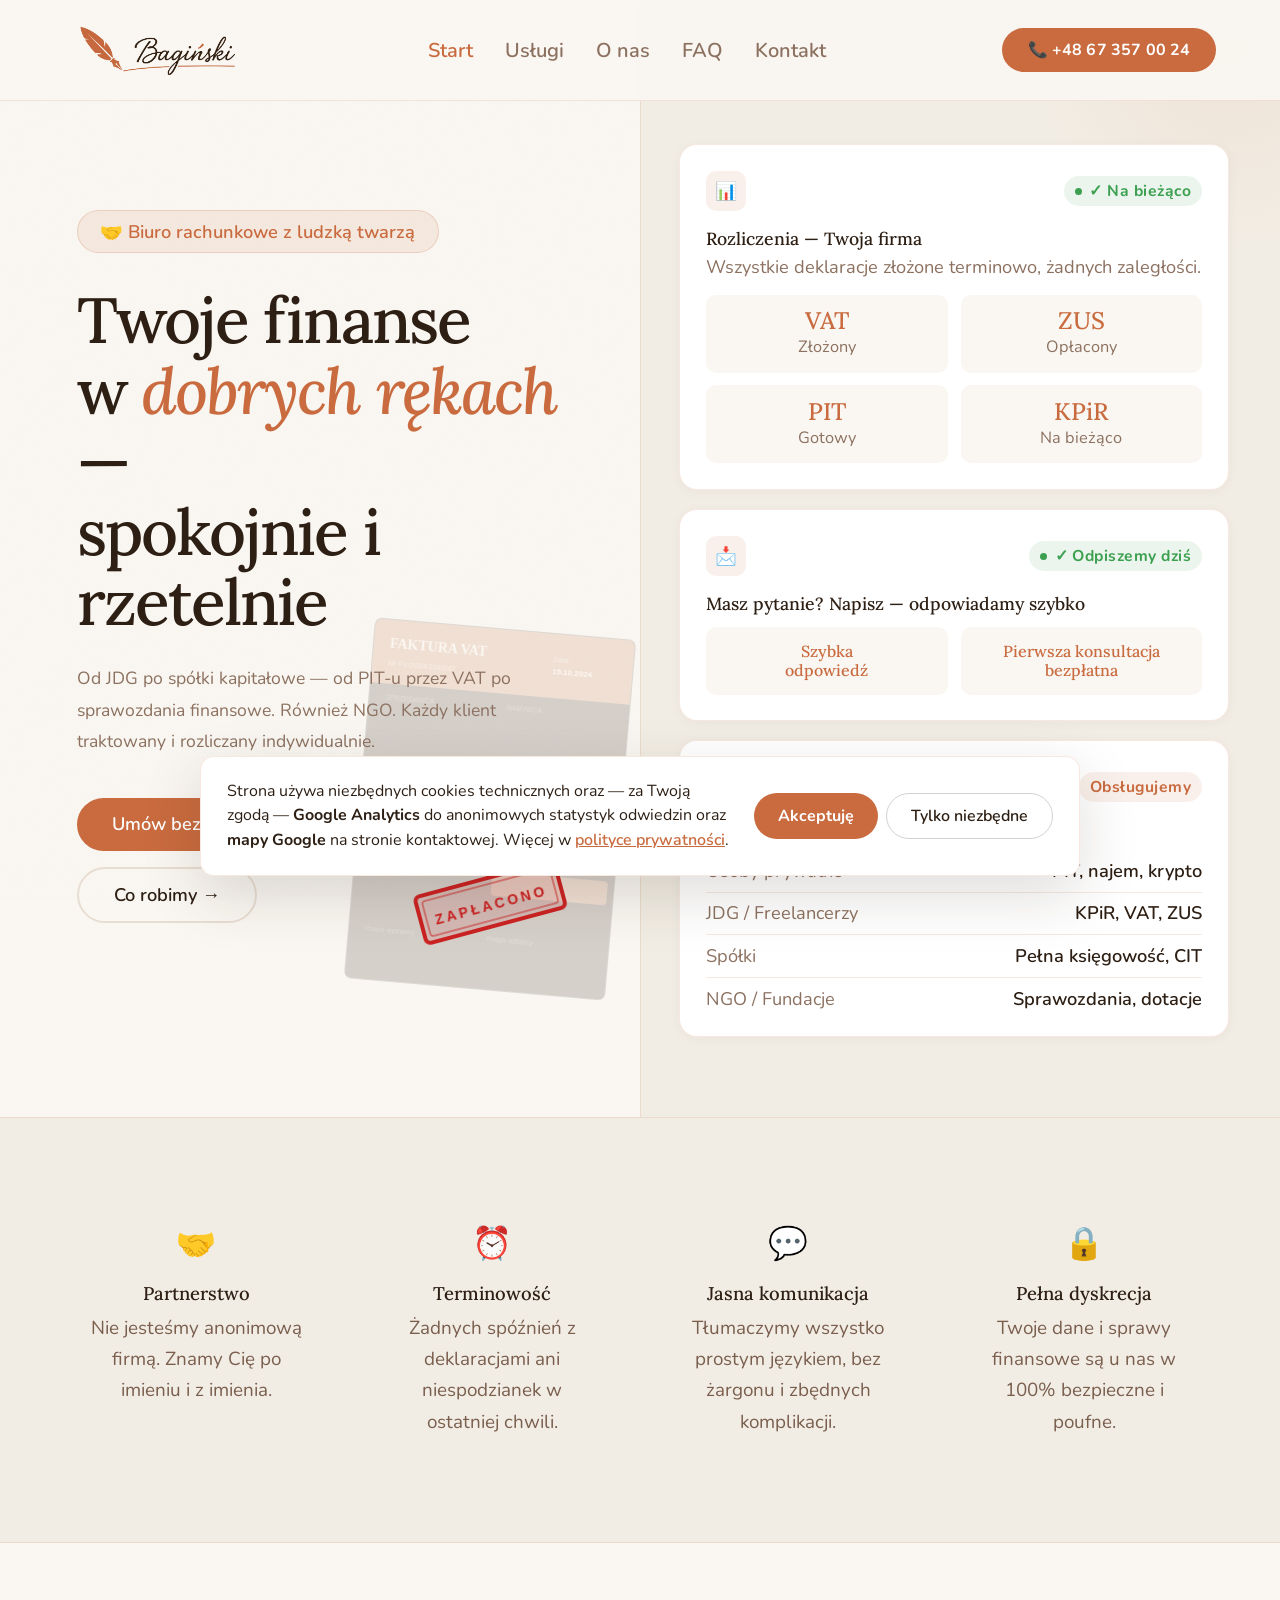
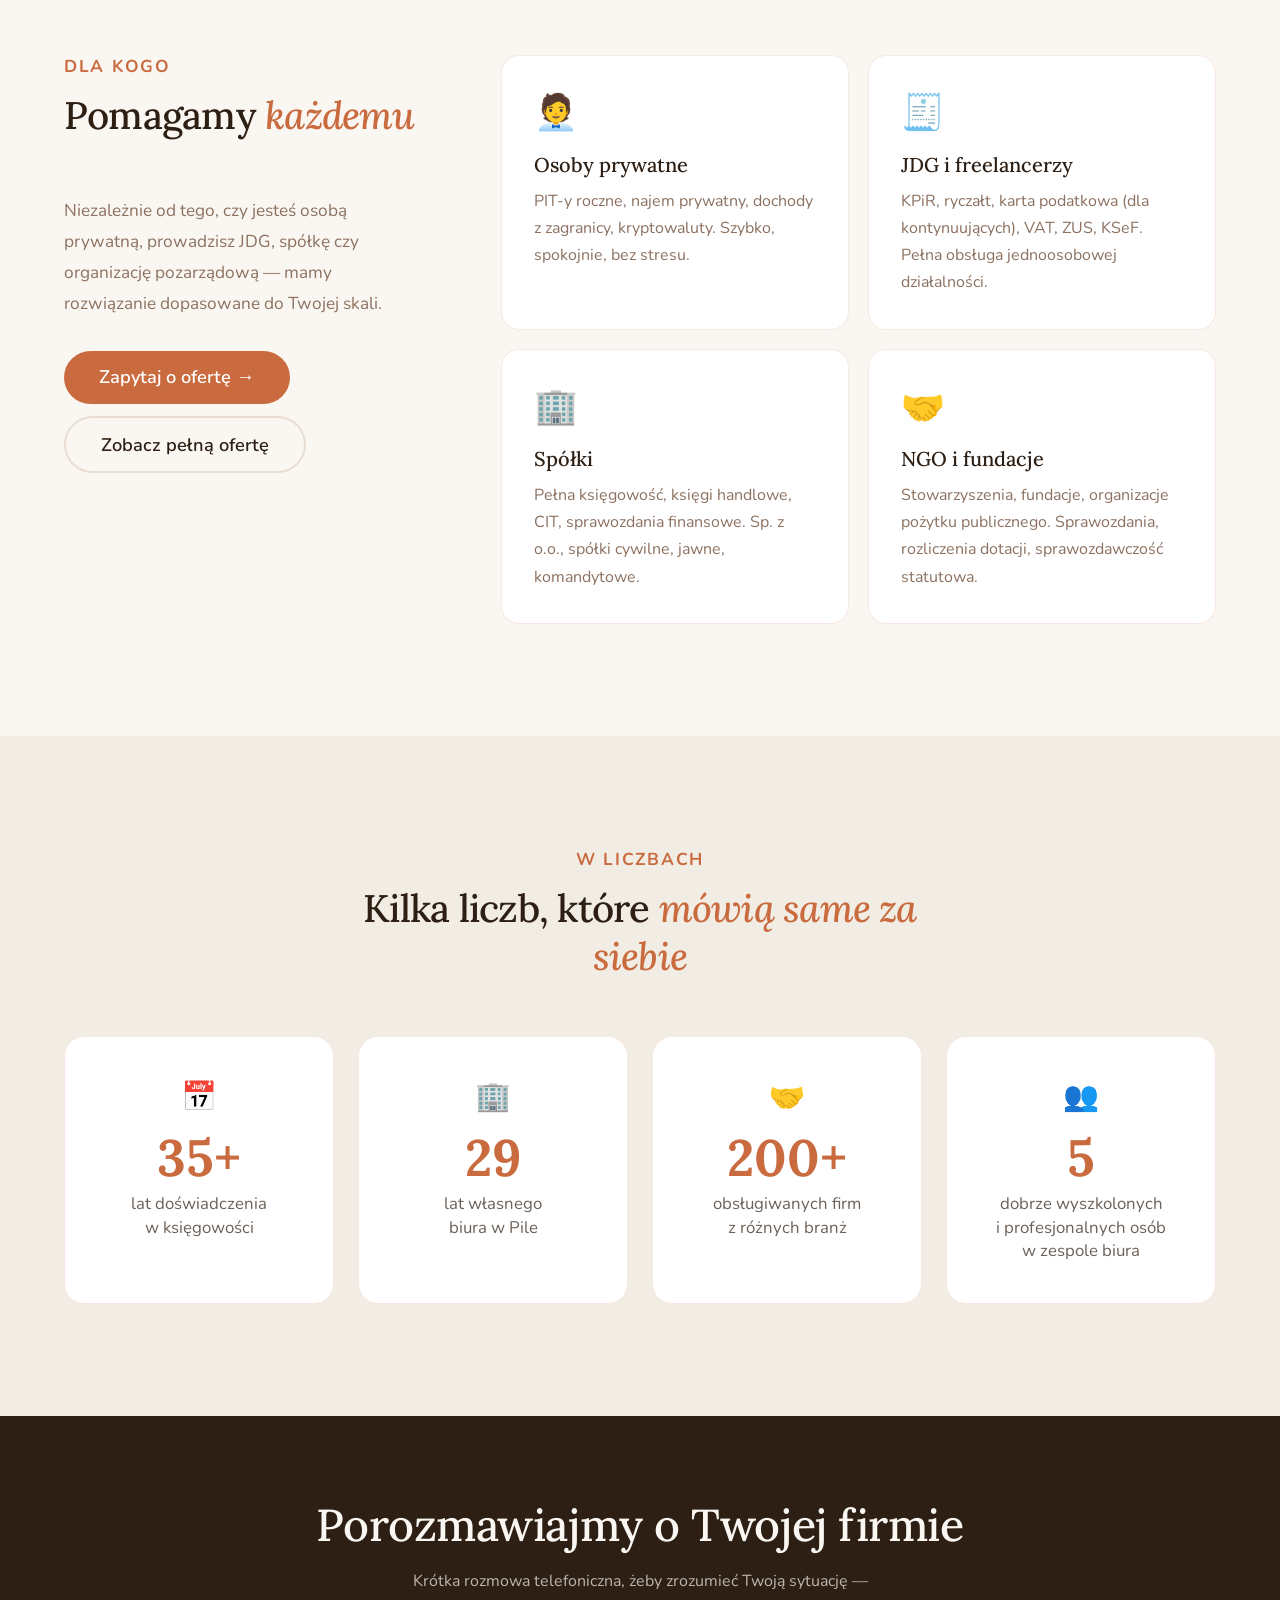
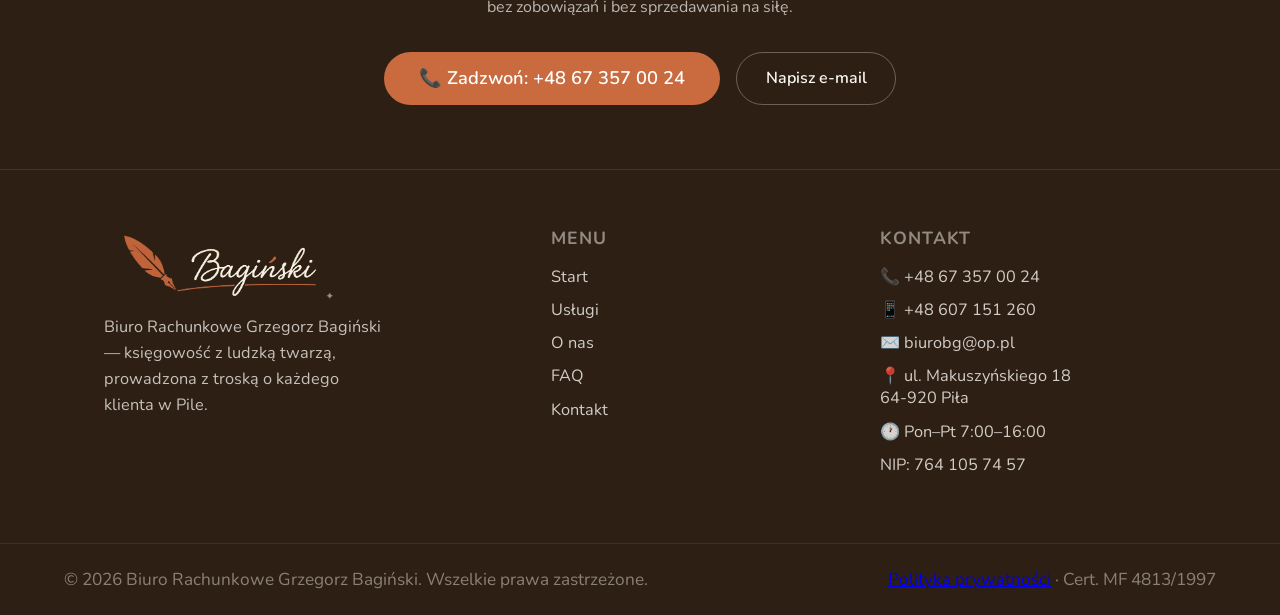
==== commit d15aaf88: "SEO+bezpieczenstwo: 308 z www, naglowki, drugi telefon w schema - www.biurorachunkowe-pila.pl serwow" ====
--- a/index.html
+++ b/index.html
@@ -42,7 +42,7 @@
   "@type": "AccountingService",
   "name": "Biuro Rachunkowe Grzegorz Bagiński",
   "url": "https://biurorachunkowe-pila.pl/",
-  "telephone": "+48673570024",
+  "telephone": ["+48673570024", "+48607151260"],
   "email": "biurobg@op.pl",
   "priceRange": "$$",
   "image": "https://biurorachunkowe-pila.pl/og-image.jpg",
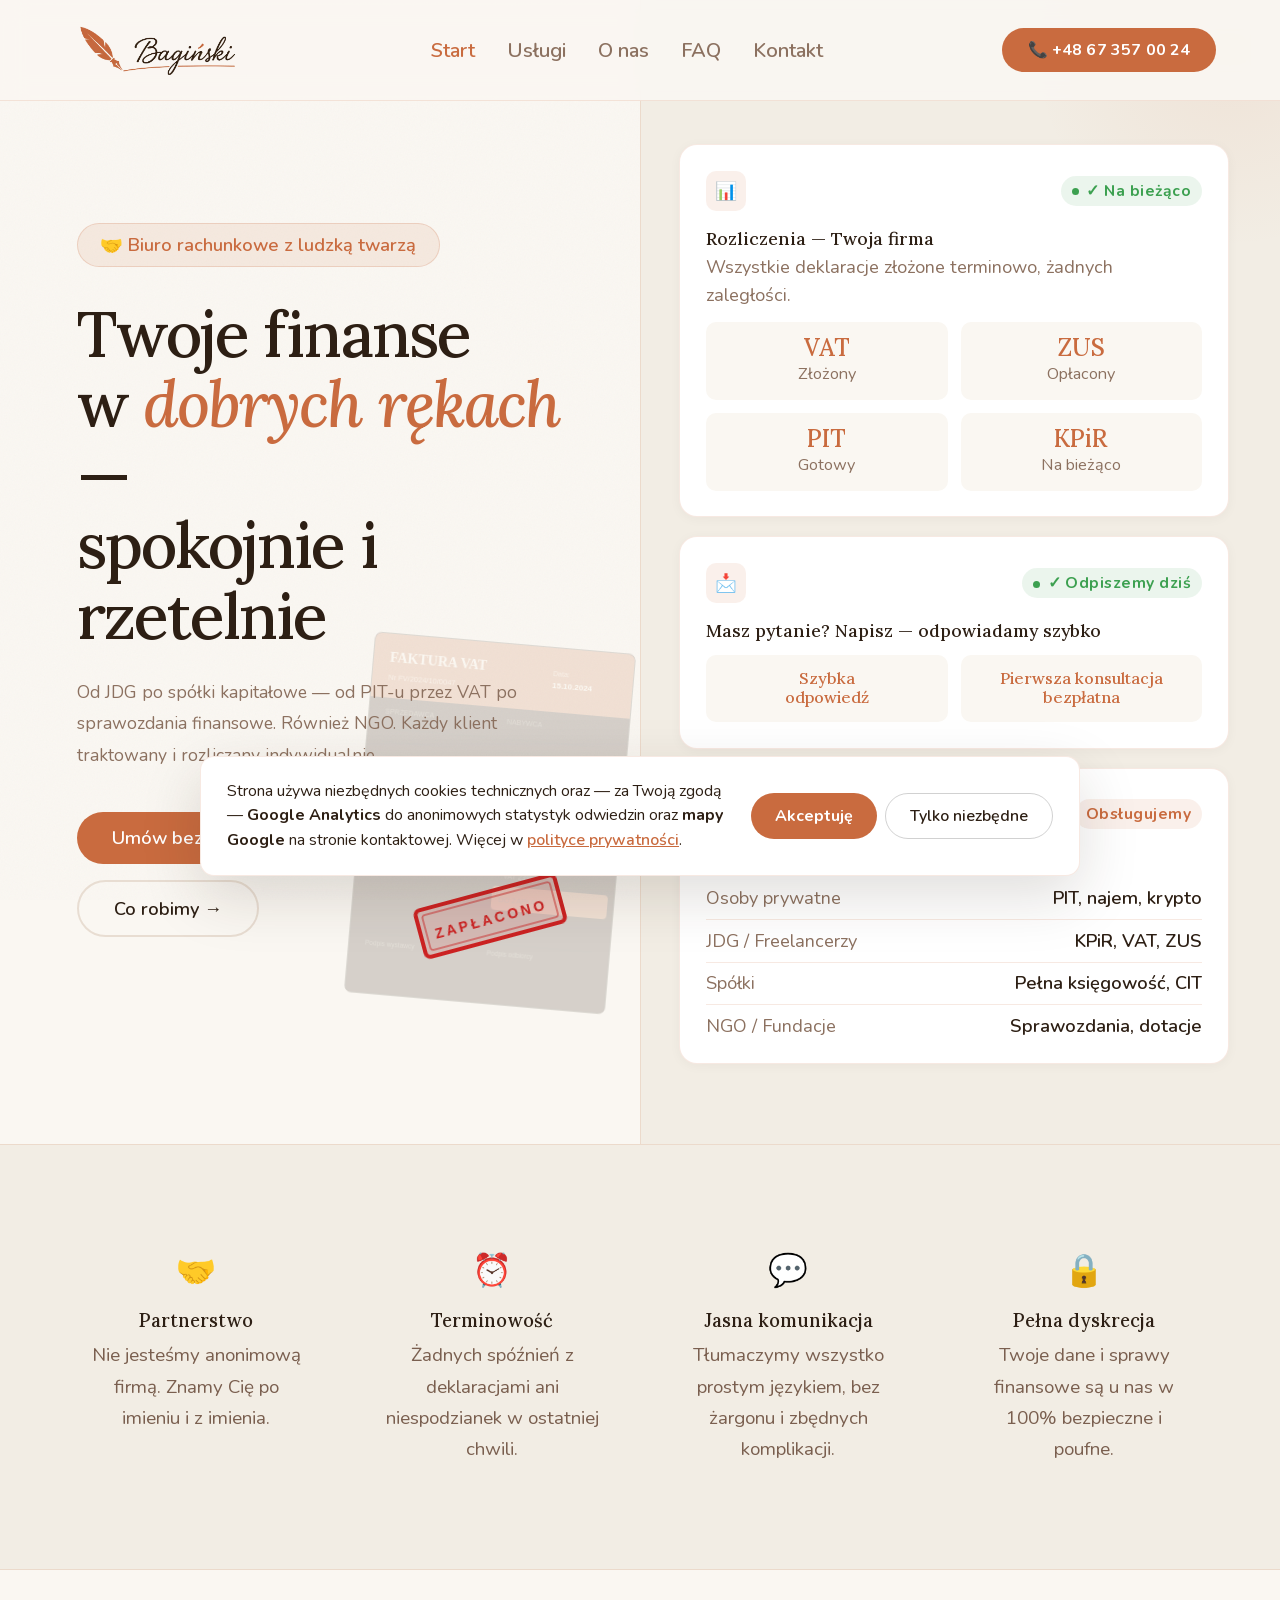
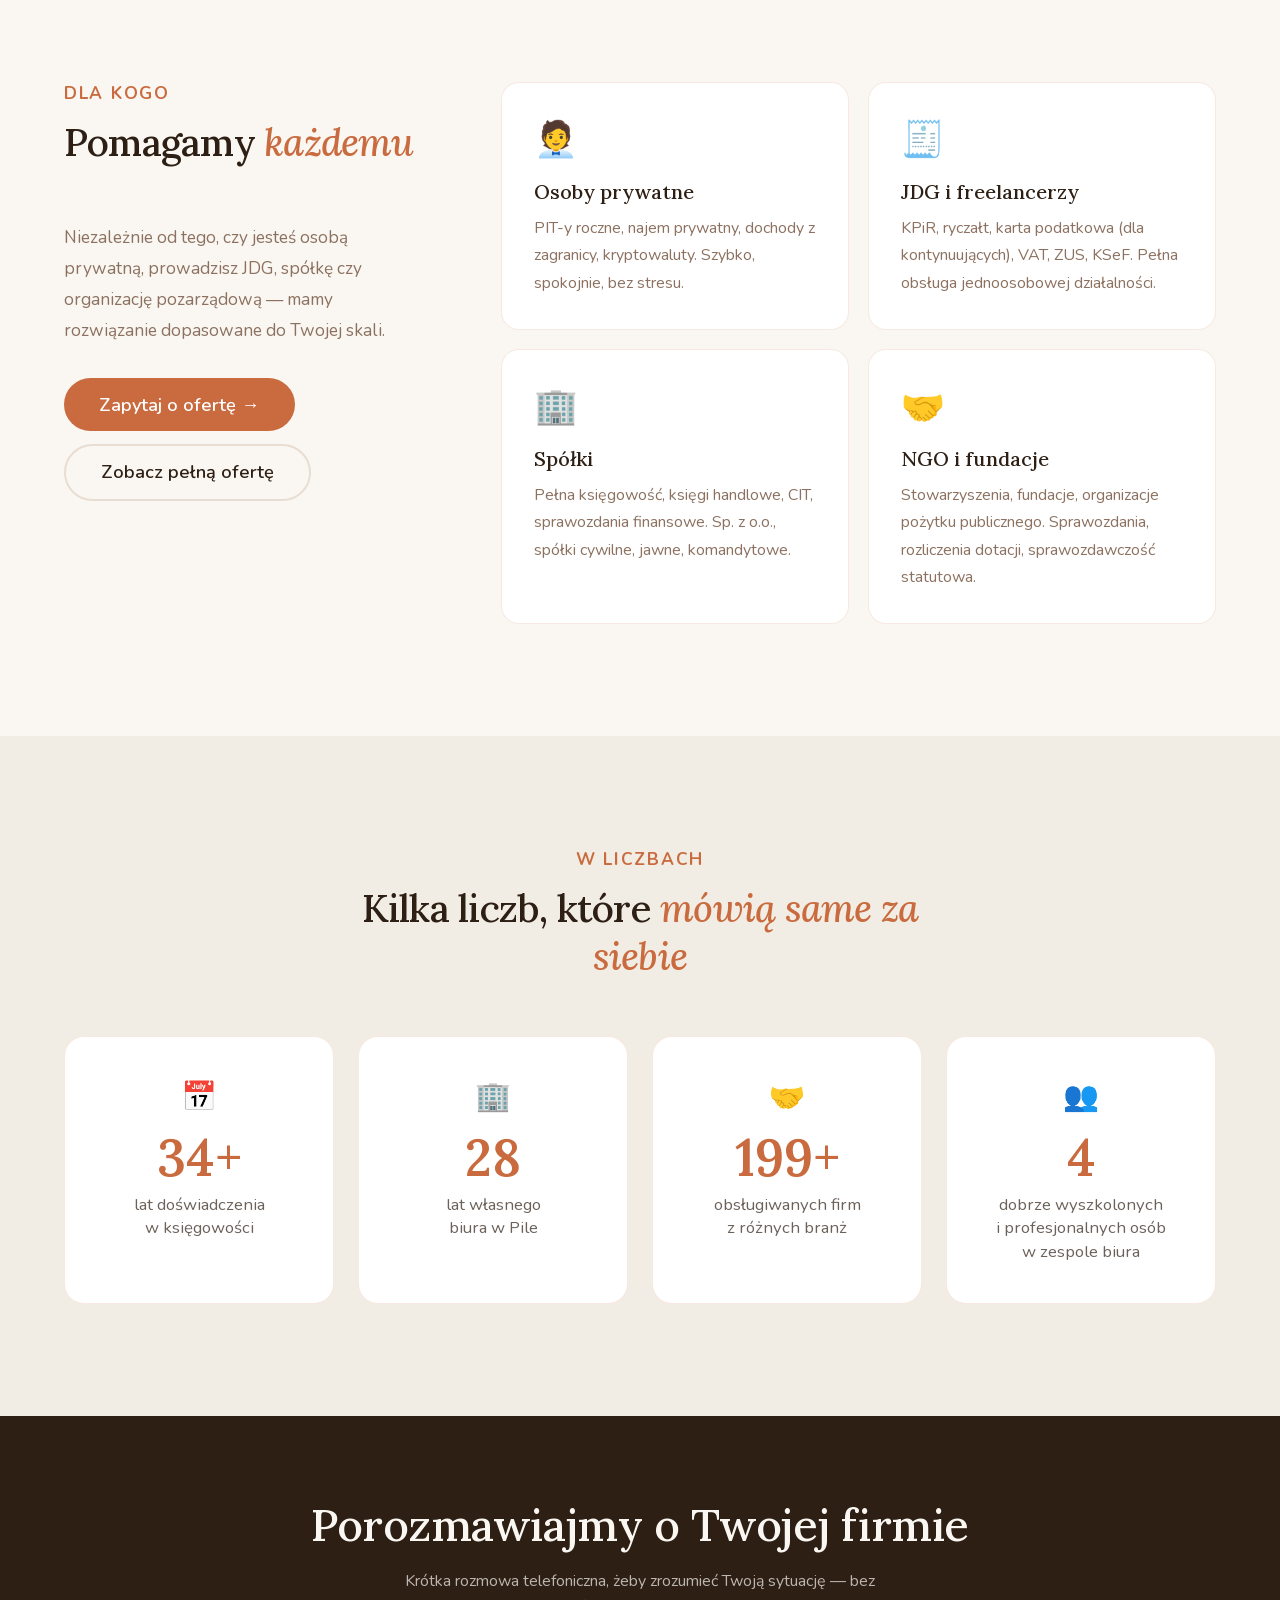
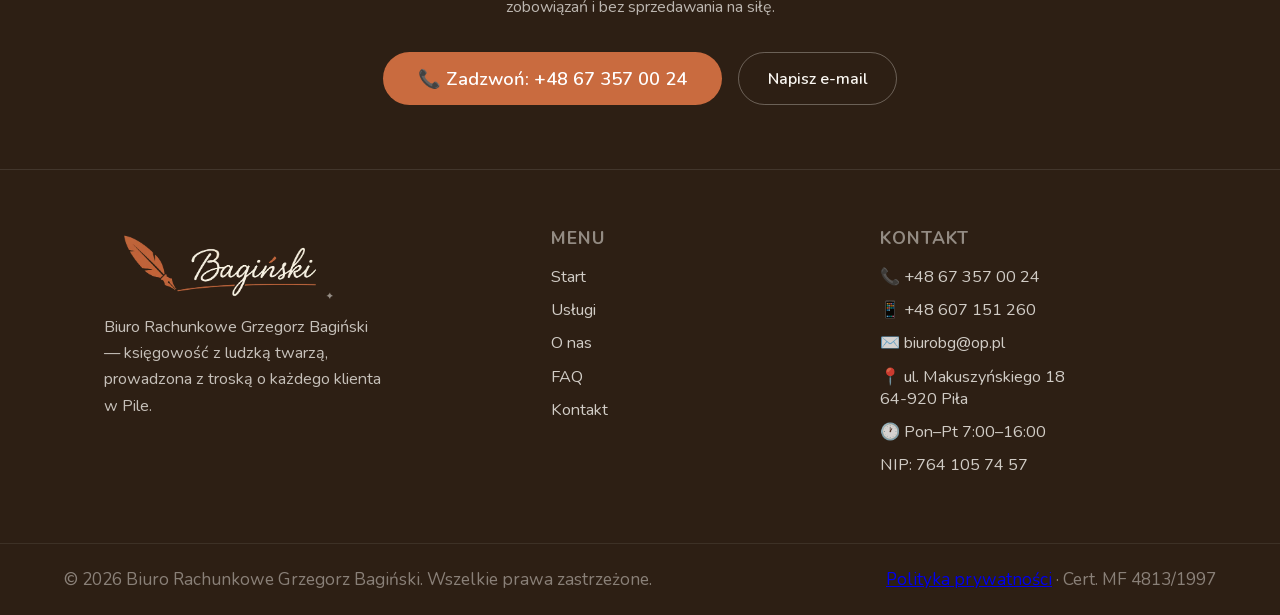
==== commit 55f8e066: "RODO: kroje pisma z wlasnego serwera zamiast Google Fonts Przegladarka odwiedzajacego laczyla sie z " ====
--- a/index.html
+++ b/index.html
@@ -4,16 +4,12 @@
 <meta charset="UTF-8">
 <meta name="viewport" content="width=device-width, initial-scale=1.0">
 <title>Biuro Rachunkowe Grzegorz Bagiński — Księgowość w Pile od 1997</title>
-<link rel="preconnect" href="https://fonts.googleapis.com">
-<link rel="preconnect" href="https://fonts.gstatic.com" crossorigin>
-<link rel="preload" as="style" href="https://fonts.googleapis.com/css2?family=Lora:ital,wght@0,400;0,500;0,600;1,400;1,500&family=Nunito:wght@300;400;500;600;700&display=swap">
-<link rel="stylesheet" href="https://fonts.googleapis.com/css2?family=Lora:ital,wght@0,400;0,500;0,600;1,400;1,500&family=Nunito:wght@300;400;500;600;700&display=swap" media="print" onload="this.media='all'">
-<noscript><link rel="stylesheet" href="https://fonts.googleapis.com/css2?family=Lora:ital,wght@0,400;0,500;0,600;1,400;1,500&family=Nunito:wght@300;400;500;600;700&display=swap"></noscript>
+<noscript></noscript>
 <link rel="icon" type="image/png" sizes="32x32" href="img/favicon-32.png">
 <link rel="icon" type="image/png" sizes="16x16" href="img/favicon-16.png">
 <link rel="apple-touch-icon" sizes="180x180" href="img/apple-touch-icon.png">
 <link rel="shortcut icon" href="favicon.ico">
-<link rel="stylesheet" href="styles.css?v=11">
+<link rel="stylesheet" href="styles.css?v=12">
 <meta name="description" content="Pełna obsługa księgowa w Pile od 1997 r. 29 lat własnego biura, 35 lat doświadczenia, ponad 200 firm pod opieką. JDG, spółki, NGO, osoby prywatne. Cert. MF 4813/1997.">
 <meta name="robots" content="index, follow">
 <meta name="theme-color" content="#C96B3F">
--- a/styles.css
+++ b/styles.css
@@ -1,3 +1,64 @@
+/* === KROJE PISMA (lokalnie, bez Google) — start ===
+   Wygenerowane automatycznie — pliki .woff2 leza w katalogu fonts/.
+   Powod: wczytywanie z fonts.gstatic.com wysylalo adres IP odwiedzajacego
+   do Google, zanim ktokolwiek wyrazil zgode (RODO). */
+
+@font-face {
+  font-family: 'Lora';
+  font-style: italic;
+  font-weight: 400 500;
+  font-display: swap;
+  src: url('fonts/lora-italic-latin.woff2') format('woff2');
+  unicode-range: U+0000-00FF, U+0131, U+0152-0153, U+02BB-02BC, U+02C6, U+02DA, U+02DC, U+0304, U+0308, U+0329, U+2000-206F, U+20AC, U+2122, U+2191, U+2193, U+2212, U+2215, U+FEFF, U+FFFD;
+}
+
+@font-face {
+  font-family: 'Lora';
+  font-style: italic;
+  font-weight: 400 500;
+  font-display: swap;
+  src: url('fonts/lora-italic-latin-ext.woff2') format('woff2');
+  unicode-range: U+0100-02BA, U+02BD-02C5, U+02C7-02CC, U+02CE-02D7, U+02DD-02FF, U+0304, U+0308, U+0329, U+1D00-1DBF, U+1E00-1E9F, U+1EF2-1EFF, U+2020, U+20A0-20AB, U+20AD-20C0, U+2113, U+2C60-2C7F, U+A720-A7FF;
+}
+
+@font-face {
+  font-family: 'Lora';
+  font-style: normal;
+  font-weight: 400 600;
+  font-display: swap;
+  src: url('fonts/lora-latin.woff2') format('woff2');
+  unicode-range: U+0000-00FF, U+0131, U+0152-0153, U+02BB-02BC, U+02C6, U+02DA, U+02DC, U+0304, U+0308, U+0329, U+2000-206F, U+20AC, U+2122, U+2191, U+2193, U+2212, U+2215, U+FEFF, U+FFFD;
+}
+
+@font-face {
+  font-family: 'Lora';
+  font-style: normal;
+  font-weight: 400 600;
+  font-display: swap;
+  src: url('fonts/lora-latin-ext.woff2') format('woff2');
+  unicode-range: U+0100-02BA, U+02BD-02C5, U+02C7-02CC, U+02CE-02D7, U+02DD-02FF, U+0304, U+0308, U+0329, U+1D00-1DBF, U+1E00-1E9F, U+1EF2-1EFF, U+2020, U+20A0-20AB, U+20AD-20C0, U+2113, U+2C60-2C7F, U+A720-A7FF;
+}
+
+@font-face {
+  font-family: 'Nunito';
+  font-style: normal;
+  font-weight: 300 700;
+  font-display: swap;
+  src: url('fonts/nunito-latin.woff2') format('woff2');
+  unicode-range: U+0000-00FF, U+0131, U+0152-0153, U+02BB-02BC, U+02C6, U+02DA, U+02DC, U+0304, U+0308, U+0329, U+2000-206F, U+20AC, U+2122, U+2191, U+2193, U+2212, U+2215, U+FEFF, U+FFFD;
+}
+
+@font-face {
+  font-family: 'Nunito';
+  font-style: normal;
+  font-weight: 300 700;
+  font-display: swap;
+  src: url('fonts/nunito-latin-ext.woff2') format('woff2');
+  unicode-range: U+0100-02BA, U+02BD-02C5, U+02C7-02CC, U+02CE-02D7, U+02DD-02FF, U+0304, U+0308, U+0329, U+1D00-1DBF, U+1E00-1E9F, U+1EF2-1EFF, U+2020, U+20A0-20AB, U+20AD-20C0, U+2113, U+2C60-2C7F, U+A720-A7FF;
+}
+
+/* === KROJE PISMA — koniec === */
+
   *, *::before, *::after { box-sizing: border-box; margin: 0; padding: 0; }
 
   :root {
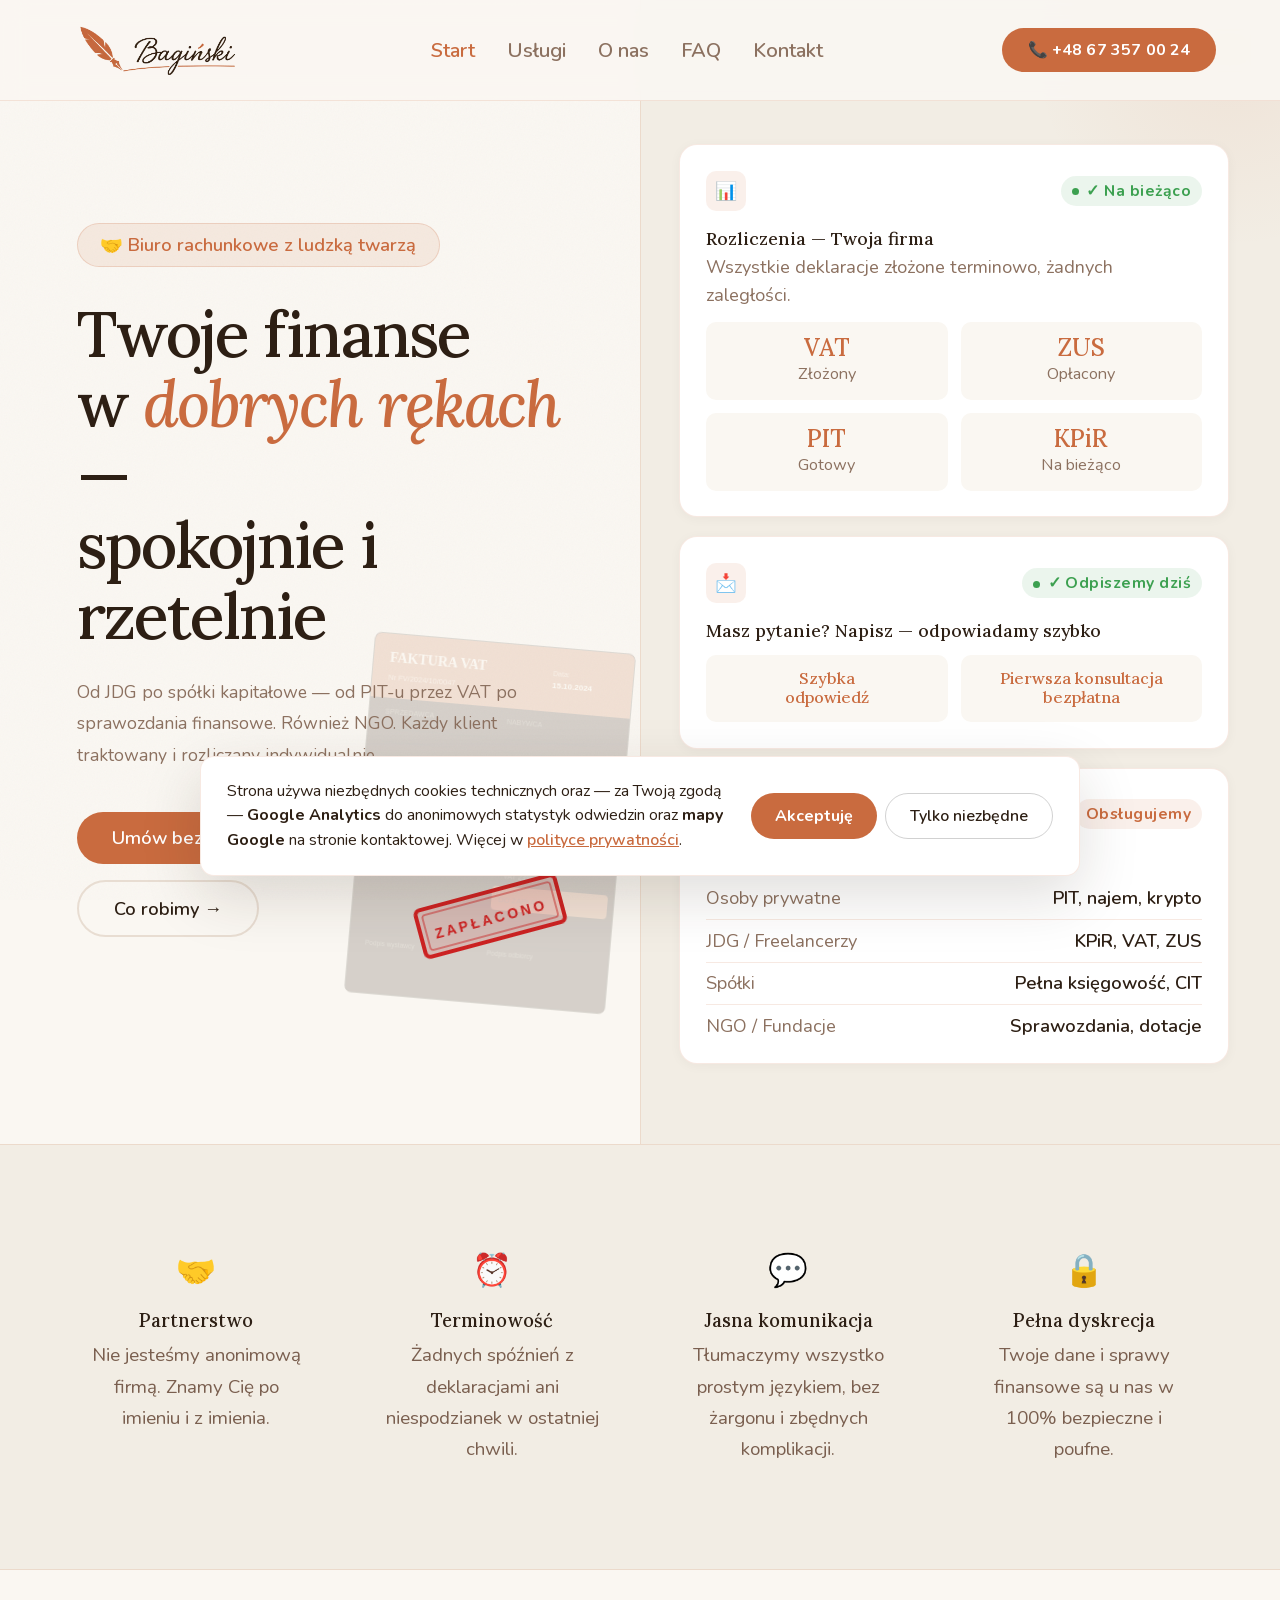
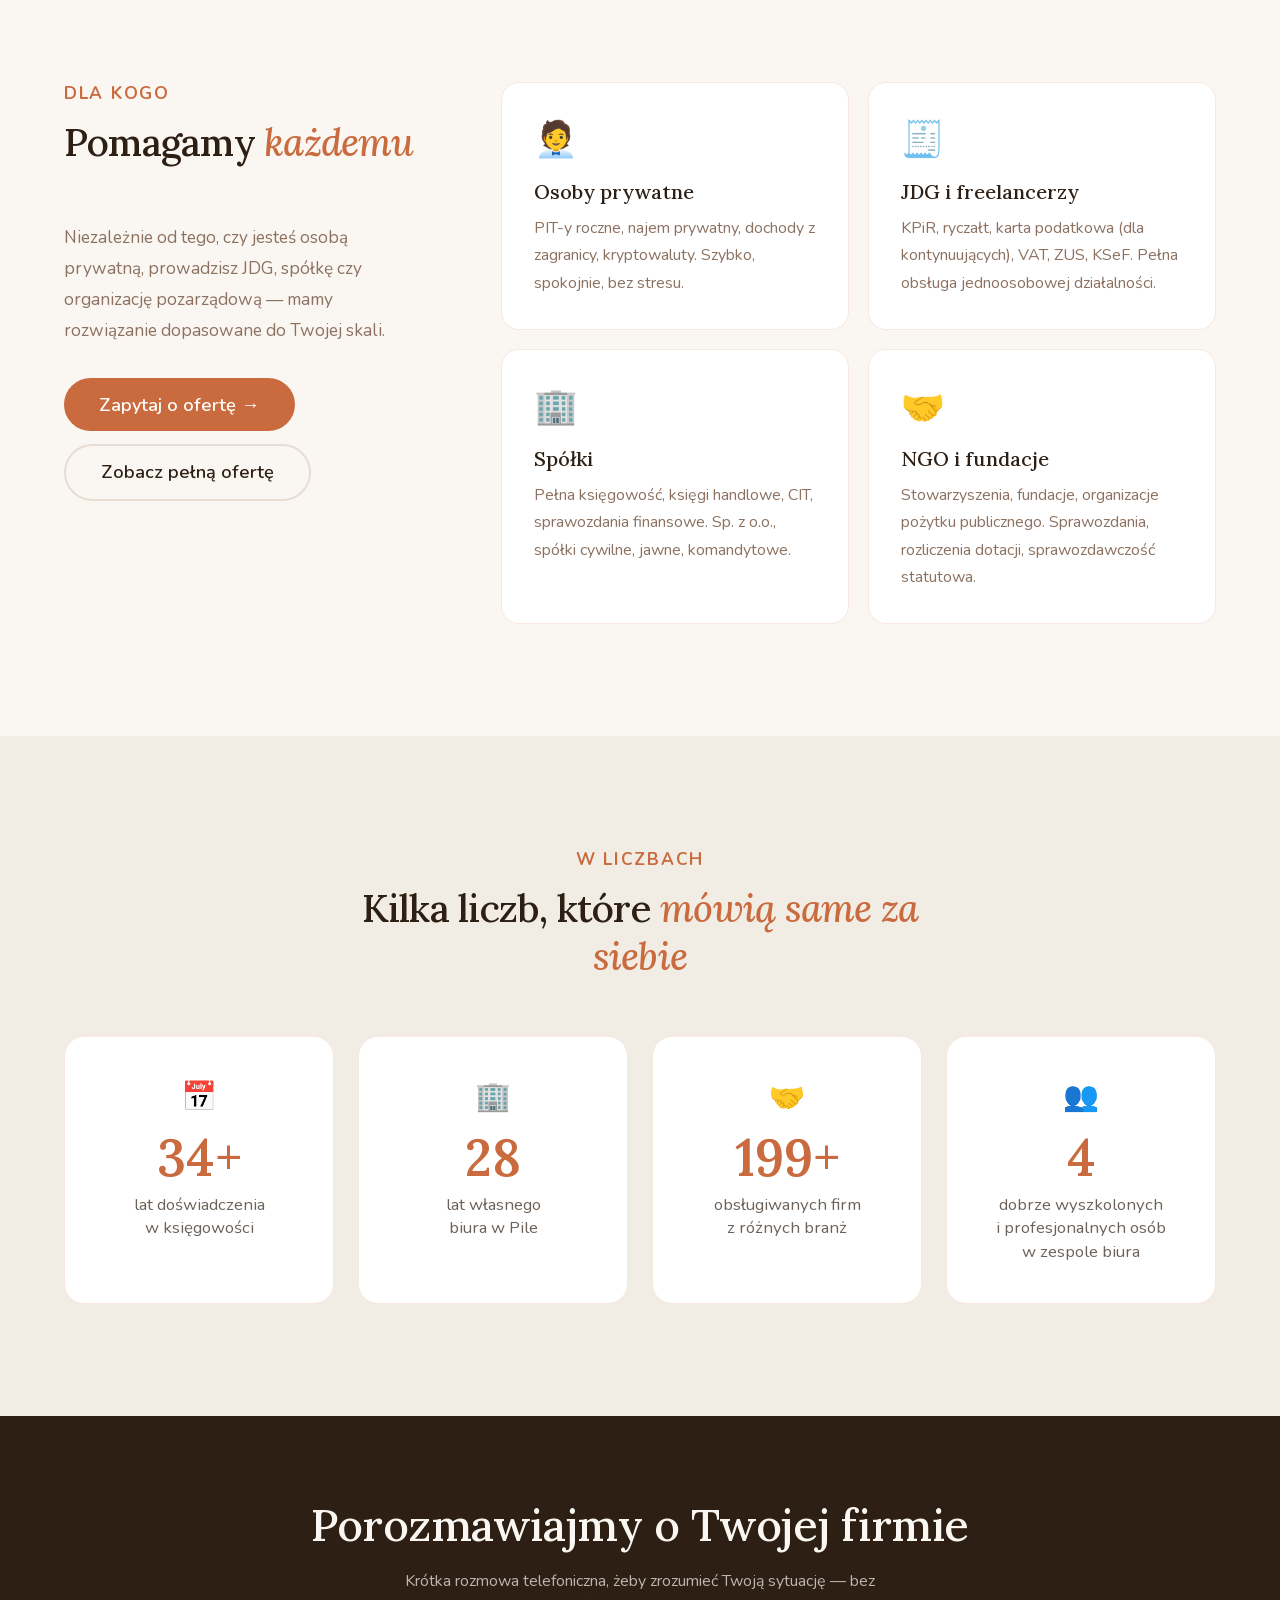
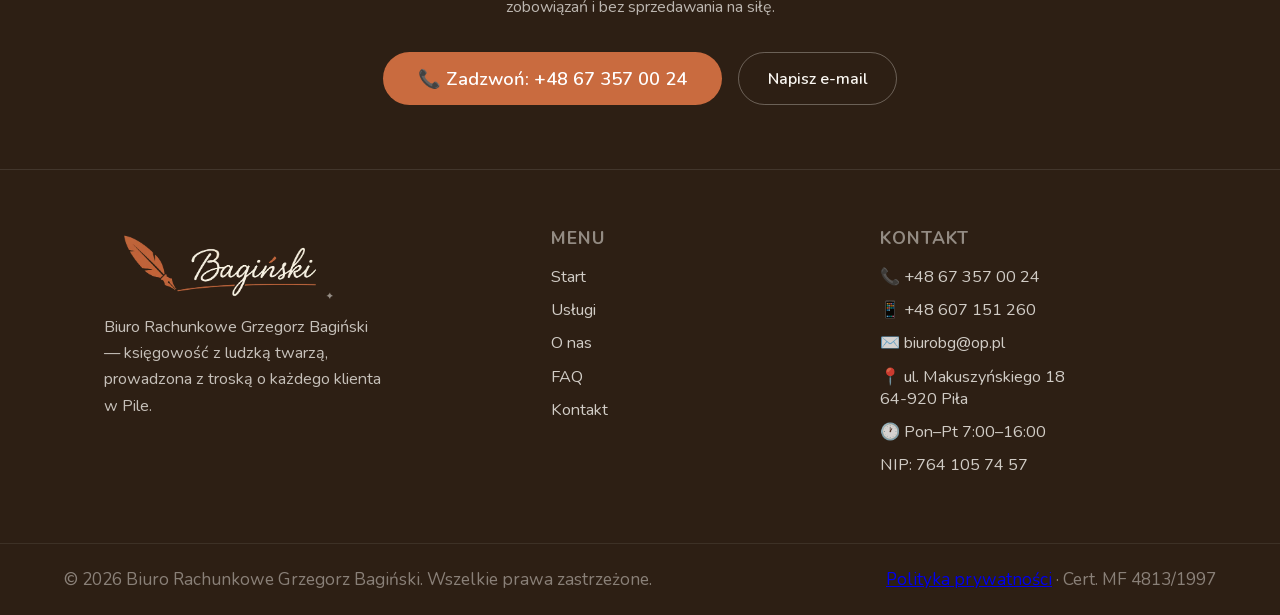
==== commit 5b4b0d9e: "Dostepnosc: ciagla hierarchia naglowkow Naglowki przeskakiwaly poziomy (po <h1> szedl od razu <h3> a" ====
--- a/index.html
+++ b/index.html
@@ -9,7 +9,7 @@
 <link rel="icon" type="image/png" sizes="16x16" href="img/favicon-16.png">
 <link rel="apple-touch-icon" sizes="180x180" href="img/apple-touch-icon.png">
 <link rel="shortcut icon" href="favicon.ico">
-<link rel="stylesheet" href="styles.css?v=12">
+<link rel="stylesheet" href="styles.css?v=13">
 <meta name="description" content="Pełna obsługa księgowa w Pile od 1997 r. 29 lat własnego biura, 35 lat doświadczenia, ponad 200 firm pod opieką. JDG, spółki, NGO, osoby prywatne. Cert. MF 4813/1997.">
 <meta name="robots" content="index, follow">
 <meta name="theme-color" content="#C96B3F">
@@ -222,7 +222,7 @@
         <div class="hcard-icon">📊</div>
         <span class="hcard-badge ok">✓ Na bieżąco</span>
       </div>
-      <h4>Rozliczenia — Twoja firma</h4>
+      <h2 class="h4">Rozliczenia — Twoja firma</h2>
       <p>Wszystkie deklaracje złożone terminowo, żadnych zaległości.</p>
       <div class="hcard-mini-grid">
         <div class="mini-cell"><div class="mini-cell-num">VAT</div><div class="mini-cell-lbl">Złożony</div></div>
@@ -238,7 +238,7 @@
         <div class="hcard-icon">📩</div>
         <span class="hcard-badge ok">✓ Odpiszemy dziś</span>
       </div>
-      <h4>Masz pytanie? Napisz — odpowiadamy szybko</h4>
+      <h2 class="h4">Masz pytanie? Napisz — odpowiadamy szybko</h2>
       <div class="hcard-mini-grid" style="margin-top:0.8rem">
         <div class="mini-cell"><div class="mini-cell-num" style="font-size:1rem;line-height:1.2">Szybka<br>odpowiedź</div></div>
         <div class="mini-cell"><div class="mini-cell-num" style="font-size:1rem;line-height:1.2">Pierwsza konsultacja<br>bezpłatna</div></div>
@@ -251,7 +251,7 @@
         <div class="hcard-icon">👥</div>
         <span class="hcard-badge warm">Obsługujemy</span>
       </div>
-      <h4>Dla każdego — niezależnie od skali</h4>
+      <h2 class="h4">Dla każdego — niezależnie od skali</h2>
       <ul class="hcard-list">
         <li><span class="hcard-list-name">Osoby prywatne</span><span class="hcard-list-val">PIT, najem, krypto</span></li>
         <li><span class="hcard-list-name">JDG / Freelancerzy</span><span class="hcard-list-val">KPiR, VAT, ZUS</span></li>
@@ -265,22 +265,22 @@
   <div class="values-grid">
     <div class="value-item">
       <span class="value-icon">🤝</span>
-      <h4>Partnerstwo</h4>
+      <h2 class="h4">Partnerstwo</h2>
       <p>Nie jesteśmy anonimową firmą. Znamy Cię po imieniu i z imienia.</p>
     </div>
     <div class="value-item">
       <span class="value-icon">⏰</span>
-      <h4>Terminowość</h4>
+      <h2 class="h4">Terminowość</h2>
       <p>Żadnych spóźnień z deklaracjami ani niespodzianek w ostatniej chwili.</p>
     </div>
     <div class="value-item">
       <span class="value-icon">💬</span>
-      <h4>Jasna komunikacja</h4>
+      <h2 class="h4">Jasna komunikacja</h2>
       <p>Tłumaczymy wszystko prostym językiem, bez żargonu i zbędnych komplikacji.</p>
     </div>
     <div class="value-item">
       <span class="value-icon">🔒</span>
-      <h4>Pełna dyskrecja</h4>
+      <h2 class="h4">Pełna dyskrecja</h2>
       <p>Twoje dane i sprawy finansowe są u nas w 100% bezpieczne i poufne.</p>
     </div>
   </div>
@@ -363,7 +363,7 @@
       <p>Biuro Rachunkowe Grzegorz Bagiński — księgowość z ludzką twarzą, prowadzona z troską o każdego klienta w Pile.</p>
     </div>
     <div class="footer-col">
-      <h4>Menu</h4>
+      <h3 class="h4">Menu</h3>
       <a href="index.html">Start</a>
       <a href="uslugi.html">Usługi</a>
       <a href="o-nas.html">O nas</a>
@@ -371,7 +371,7 @@
       <a href="kontakt.html">Kontakt</a>
     </div>
     <div class="footer-col">
-      <h4>Kontakt</h4>
+      <h3 class="h4">Kontakt</h3>
       <span>📞 <a href="tel:+48673570024">+48 67 357 00 24</a></span>
       <span>📱 <a href="tel:+48607151260">+48 607 151 260</a></span>
       <span>✉️ <a href="mailto:biurobg@op.pl">biurobg@op.pl</a></span>
--- a/styles.css
+++ b/styles.css
@@ -384,7 +384,7 @@
   .hcard-badge.ok { background: rgba(60,160,80,0.1); color: #3CA050; }
   .hcard-badge.warm { background: var(--terra-dim); color: var(--terra); }
 
-  .hcard h4 {
+  .hcard h4, .hcard .h4 {
     font-family: 'Lora', serif;
     font-size: 1.1rem; font-weight: 500;
     color: var(--brown); margin-bottom: 0.3rem;
@@ -574,7 +574,7 @@
     transition: transform 0.3s cubic-bezier(0.34,1.56,0.64,1);
   }
 
-  .value-item h4 {
+  .value-item h4, .value-item .h4 {
     font-family: 'Lora', serif;
     font-size: 1.15rem;
     font-weight: 500;
@@ -905,7 +905,7 @@
     margin-bottom: 1rem;
   }
 
-  .client-card h3 {
+  .client-card h3, .client-card .h3 {
     font-family: 'Lora', serif;
     font-size: 1.25rem;
     font-weight: 500;
@@ -1061,7 +1061,7 @@
     gap: 1rem;
   }
 
-  .faq-question h4 {
+  .faq-question h4, .faq-question .h4 {
     font-family: 'Lora', serif;
     font-size: 1.15rem;
     font-weight: 500;
@@ -1381,7 +1381,7 @@
 
   .footer-col p { font-size: 1.02rem; line-height: 1.6; max-width: 280px; }
 
-  .footer-col h4 {
+  .footer-col h4, .footer-col .h4 {
     font-family: 'Nunito', sans-serif;
     font-size: 1.1rem;
     text-transform: uppercase;
@@ -1607,7 +1607,7 @@
     color: white;
     border-color: var(--terra);
   }
-  .service__meta h3 {
+  .service__meta h3, .service__meta .h3 {
     font-family: 'Lora', serif;
     font-size: 1.7rem;
     font-weight: 500;
@@ -1660,7 +1660,7 @@
       gap: 1.5rem;
     }
     .service__icon { width: 72px; height: 72px; font-size: 2.1rem; border-radius: 18px; }
-    .service__meta h3 { font-size: 1.4rem; }
+    .service__meta h3, .service__meta .h3 { font-size: 1.4rem; }
     .service { padding: 2.5rem 0; }
   }
 
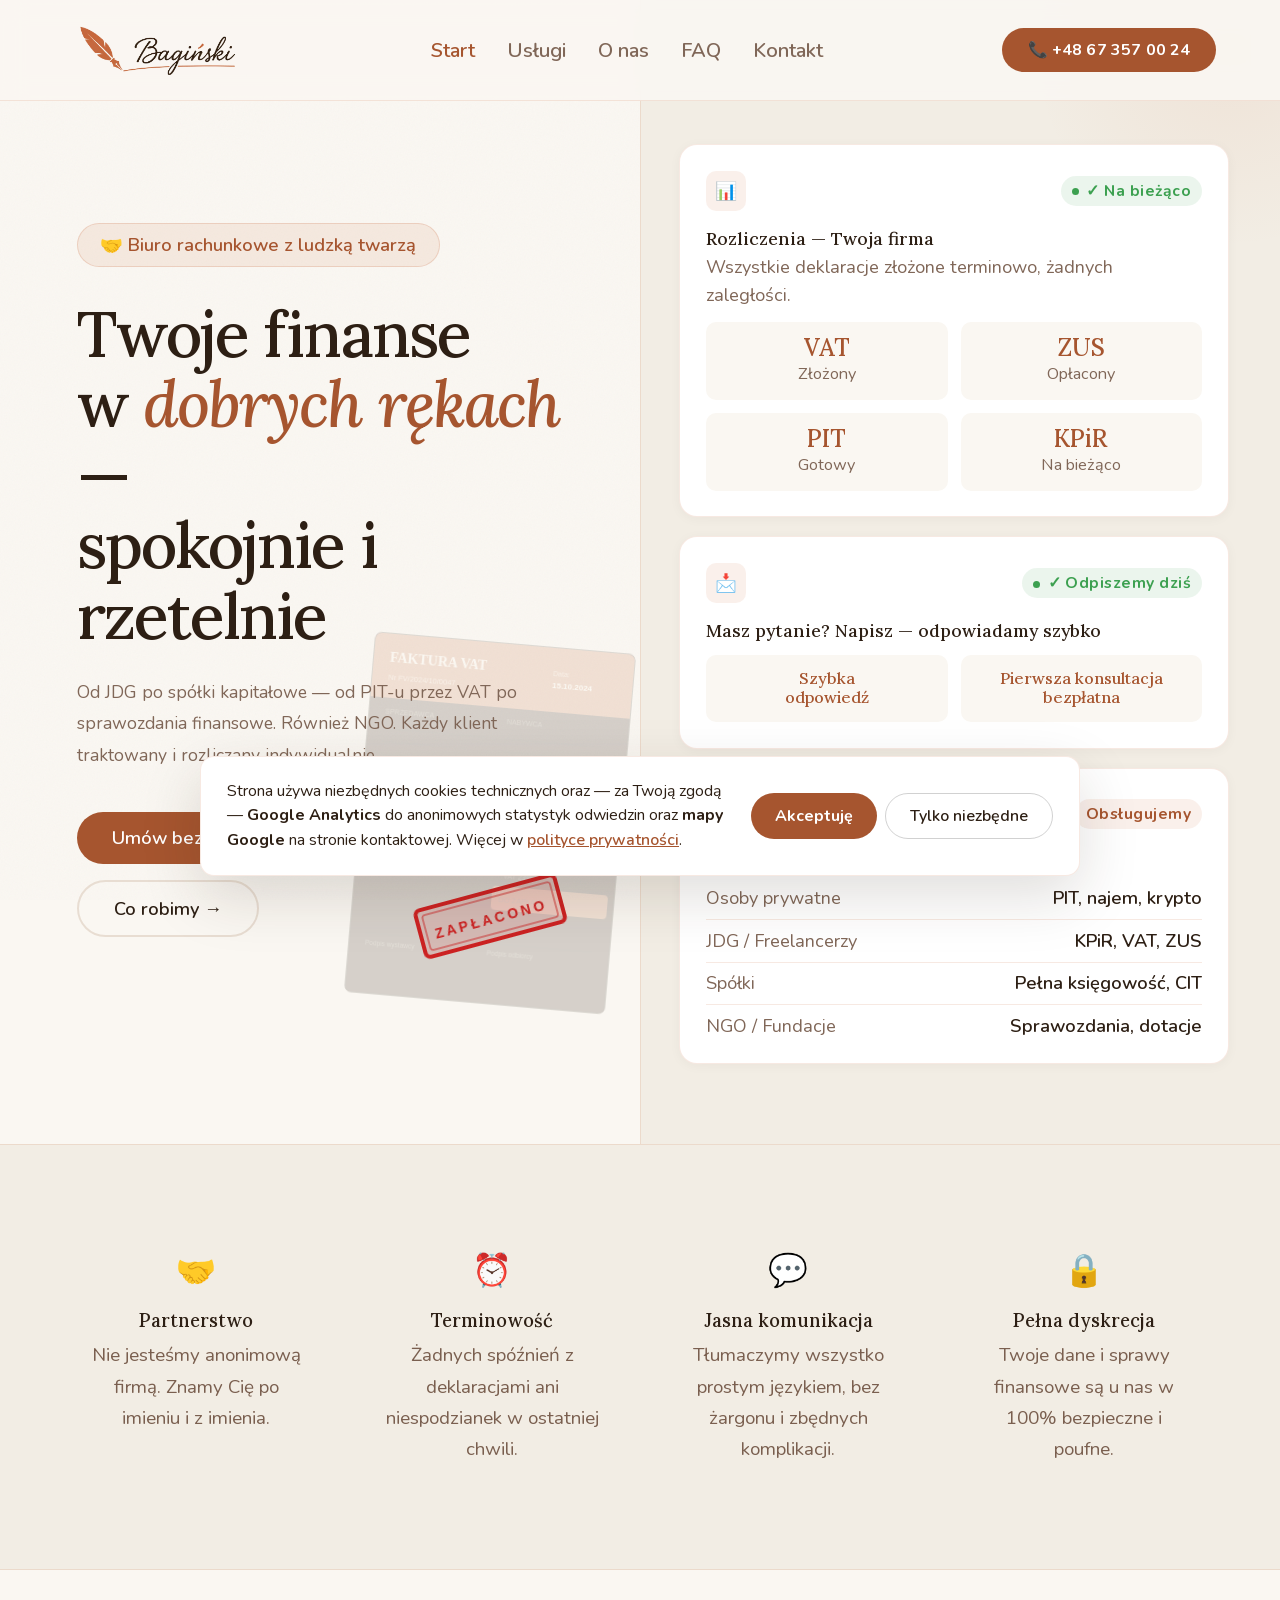
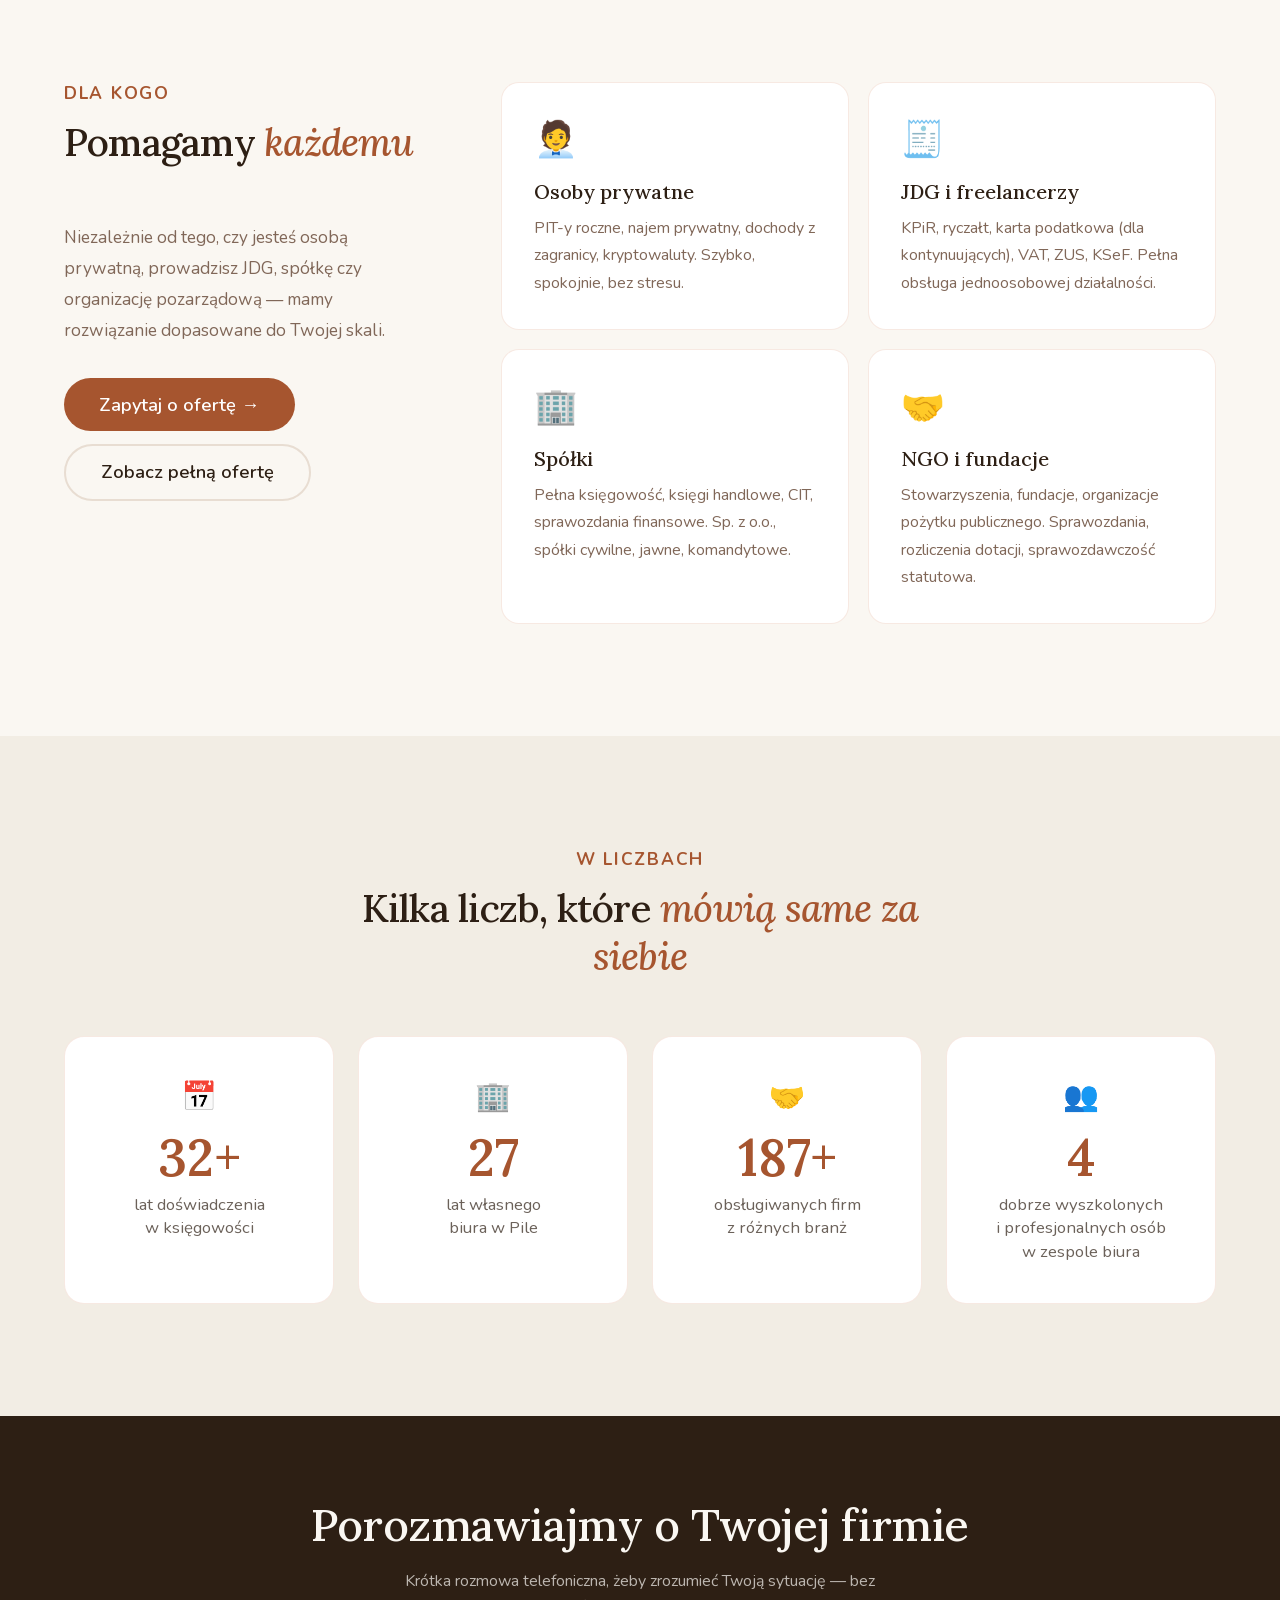
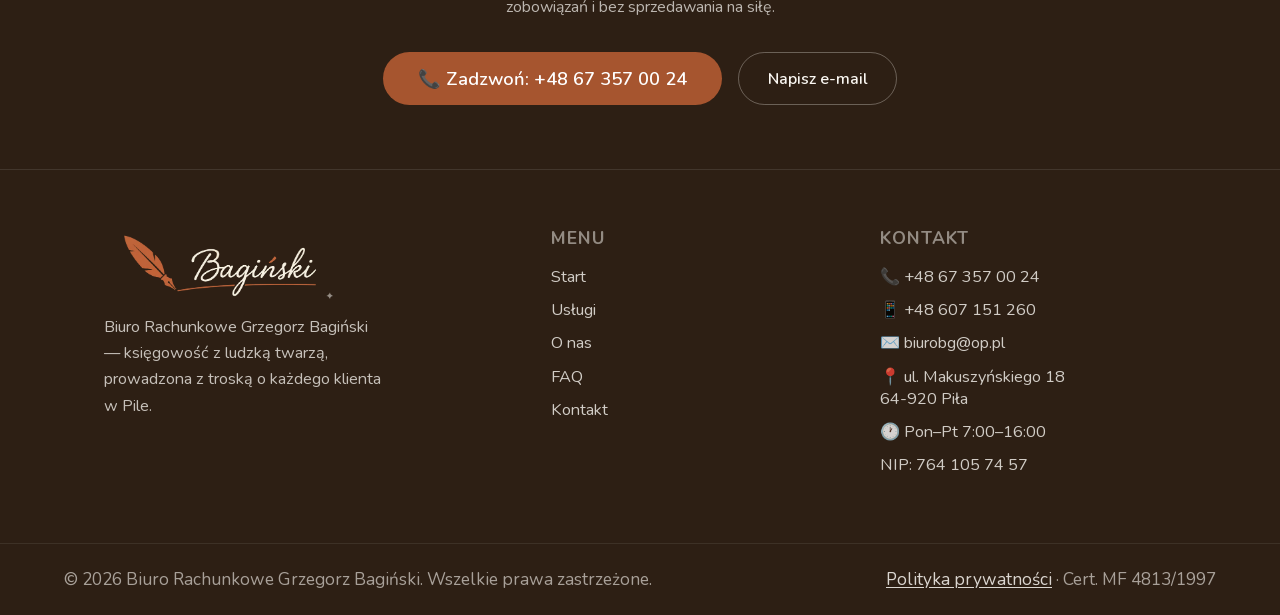
==== commit 225fed8b: "RODO, kontrast i opisy meta po audycie - GA4 wczytuje sie dopiero po zgodzie (gtag.js poza HTML). Pr" ====
--- a/index.html
+++ b/index.html
@@ -9,14 +9,14 @@
 <link rel="icon" type="image/png" sizes="16x16" href="img/favicon-16.png">
 <link rel="apple-touch-icon" sizes="180x180" href="img/apple-touch-icon.png">
 <link rel="shortcut icon" href="favicon.ico">
-<link rel="stylesheet" href="styles.css?v=13">
-<meta name="description" content="Pełna obsługa księgowa w Pile od 1997 r. 29 lat własnego biura, 35 lat doświadczenia, ponad 200 firm pod opieką. JDG, spółki, NGO, osoby prywatne. Cert. MF 4813/1997.">
+<link rel="stylesheet" href="styles.css?v=15">
+<meta name="description" content="Pełna obsługa księgowa w Pile od 1997 r. 35 lat doświadczenia, ponad 200 firm pod opieką. JDG, spółki, NGO, osoby prywatne. Cert. MF 4813/1997.">
 <meta name="robots" content="index, follow">
 <meta name="theme-color" content="#C96B3F">
 <link rel="canonical" href="https://biurorachunkowe-pila.pl/">
 
 <meta property="og:title" content="Biuro Rachunkowe Grzegorz Bagiński — Księgowość w Pile od 1997">
-<meta property="og:description" content="Pełna obsługa księgowa w Pile od 1997 r. 29 lat własnego biura, 35 lat doświadczenia, ponad 200 firm pod opieką. JDG, spółki, NGO, osoby prywatne. Cert. MF 4813/1997.">
+<meta property="og:description" content="Pełna obsługa księgowa w Pile od 1997 r. 35 lat doświadczenia, ponad 200 firm pod opieką. JDG, spółki, NGO, osoby prywatne. Cert. MF 4813/1997.">
 <meta property="og:site_name" content="Biuro Rachunkowe Grzegorz Bagiński">
 <meta property="og:type" content="website">
 <meta property="og:locale" content="pl_PL">
@@ -29,7 +29,7 @@
 <meta property="og:image:alt" content="Biuro Rachunkowe Grzegorz Bagiński — Księgowość w Pile od 1997">
 <meta name="twitter:card" content="summary_large_image">
 <meta name="twitter:title" content="Biuro Rachunkowe Grzegorz Bagiński — Księgowość w Pile od 1997">
-<meta name="twitter:description" content="Pełna obsługa księgowa w Pile od 1997 r. 29 lat własnego biura, 35 lat doświadczenia, ponad 200 firm pod opieką. JDG, spółki, NGO, osoby prywatne. Cert. MF 4813/1997.">
+<meta name="twitter:description" content="Pełna obsługa księgowa w Pile od 1997 r. 35 lat doświadczenia, ponad 200 firm pod opieką. JDG, spółki, NGO, osoby prywatne. Cert. MF 4813/1997.">
 
 <meta name="twitter:image" content="https://biurorachunkowe-pila.pl/og-image.jpg">
 <script type="application/ld+json">
@@ -74,25 +74,47 @@
 }
 </script>
 
-<!-- Google Analytics 4 (Consent Mode v2 — domyślnie wyłączone, włącza się po akceptacji cookies) -->
-<script async src="https://www.googletagmanager.com/gtag/js?id=G-RB6FRR4LMF"></script>
-<script>
-  window.dataLayer = window.dataLayer || [];
-  function gtag(){dataLayer.push(arguments);}
-
-  // Consent Mode v2 — RODO: domyślnie wszystko denied.
-  // script.js zmieni analytics_storage na 'granted', jeśli użytkownik kliknie "Akceptuję".
-  gtag('consent', 'default', {
-    'ad_storage': 'denied',
-    'ad_user_data': 'denied',
-    'ad_personalization': 'denied',
-    'analytics_storage': 'denied',
-    'wait_for_update': 500
-  });
-
-  gtag('js', new Date());
-  gtag('config', 'G-RB6FRR4LMF', { 'anonymize_ip': true });
-</script>
+  <!-- Google Analytics 4 — RODO: skrypt Google wczytuje się DOPIERO po zgodzie.
+       Bez zgody przeglądarka nie nawiązuje żadnego połączenia z serwerami Google. -->
+  <script>
+    window.dataLayer = window.dataLayer || [];
+    function gtag(){dataLayer.push(arguments);}
+
+    // Consent Mode v2 — domyślnie wszystko odmowa.
+    gtag('consent', 'default', {
+      'ad_storage': 'denied',
+      'ad_user_data': 'denied',
+      'ad_personalization': 'denied',
+      'analytics_storage': 'denied'
+    });
+
+    gtag('js', new Date());
+    gtag('config', 'G-RB6FRR4LMF', { 'anonymize_ip': true });
+
+    // Dociąga gtag.js. Polecenia powyżej czekają w dataLayer i wykonają się
+    // dopiero po wczytaniu — dlatego można je kolejkować przed pobraniem skryptu.
+    window.wczytajGoogleAnalytics = function () {
+      if (window.__gaWczytany) return;
+      window.__gaWczytany = true;
+      var s = document.createElement('script');
+      s.async = true;
+      s.src = 'https://www.googletagmanager.com/gtag/js?id=G-RB6FRR4LMF';
+      document.head.appendChild(s);
+    };
+
+    // Zgoda z poprzedniej wizyty — wczytaj od razu, bez czekania na baner.
+    try {
+      if (localStorage.getItem('cookies-consent-v2') === 'accepted') {
+        gtag('consent', 'update', {
+          'analytics_storage': 'granted',
+          'ad_storage': 'denied',
+          'ad_user_data': 'denied',
+          'ad_personalization': 'denied'
+        });
+        window.wczytajGoogleAnalytics();
+      }
+    } catch (e) { /* localStorage zablokowany — zostaje odmowa */ }
+  </script>
 </head>
 <body>
 
@@ -394,6 +416,6 @@
   </div>
 </div>
 
-<script src="script.js?v=7"></script>
+<script src="script.js?v=8"></script>
 </body>
 </html>
--- a/styles.css
+++ b/styles.css
@@ -64,12 +64,12 @@
   :root {
     --cream: #FAF7F2;
     --cream-mid: #F2EDE4;
-    --terra: #C96B3F;
-    --terra-light: #E08055;
+    --terra: #a6552f;  /* 4.55:1 na kremowym tle strony, 5.30:1 z bielą — WCAG AA */
+    --terra-light: #c25523;  /* tło hover z białym napisem: 4.55:1; #E08055 dawało 2.84 */
     --terra-dim: rgba(201,107,63,0.1);
     --brown: #2D1F14;
     --brown-mid: #5C3D26;
-    --muted: #8C7160;
+    --muted: #806758;  /* 4.50:1 na kremowym tle; #8C7160 dawało 3.88 */
     --warm-border: rgba(201,107,63,0.15);
     --sand: #E8DDD2;
   }
@@ -1416,8 +1416,19 @@
     padding: 1.5rem 5vw;
     border-top: 1px solid rgba(255,255,255,0.08);
     font-size: 1.08rem;
-    color: rgba(250,247,242,0.45);
-  }
+    /* 0.45 dawało 4.12:1 na brązowym tle — poniżej progu AA dla tej wielkości */
+    color: rgba(250,247,242,0.6);
+  }
+
+  /* Link do polityki nie miał żadnej reguły i dostawał domyślny niebieski
+     przeglądarki (#0000EE) na ciemnym tle — kontrast 1.7:1, praktycznie
+     nieczytelny. */
+  .footer-bottom a {
+    color: rgba(250,247,242,0.85);
+    text-decoration: underline;
+    text-underline-offset: 2px;
+  }
+  .footer-bottom a:hover { color: #fff; }
 
   @media (max-width: 960px) {
     .hero { grid-template-columns: 1fr; }
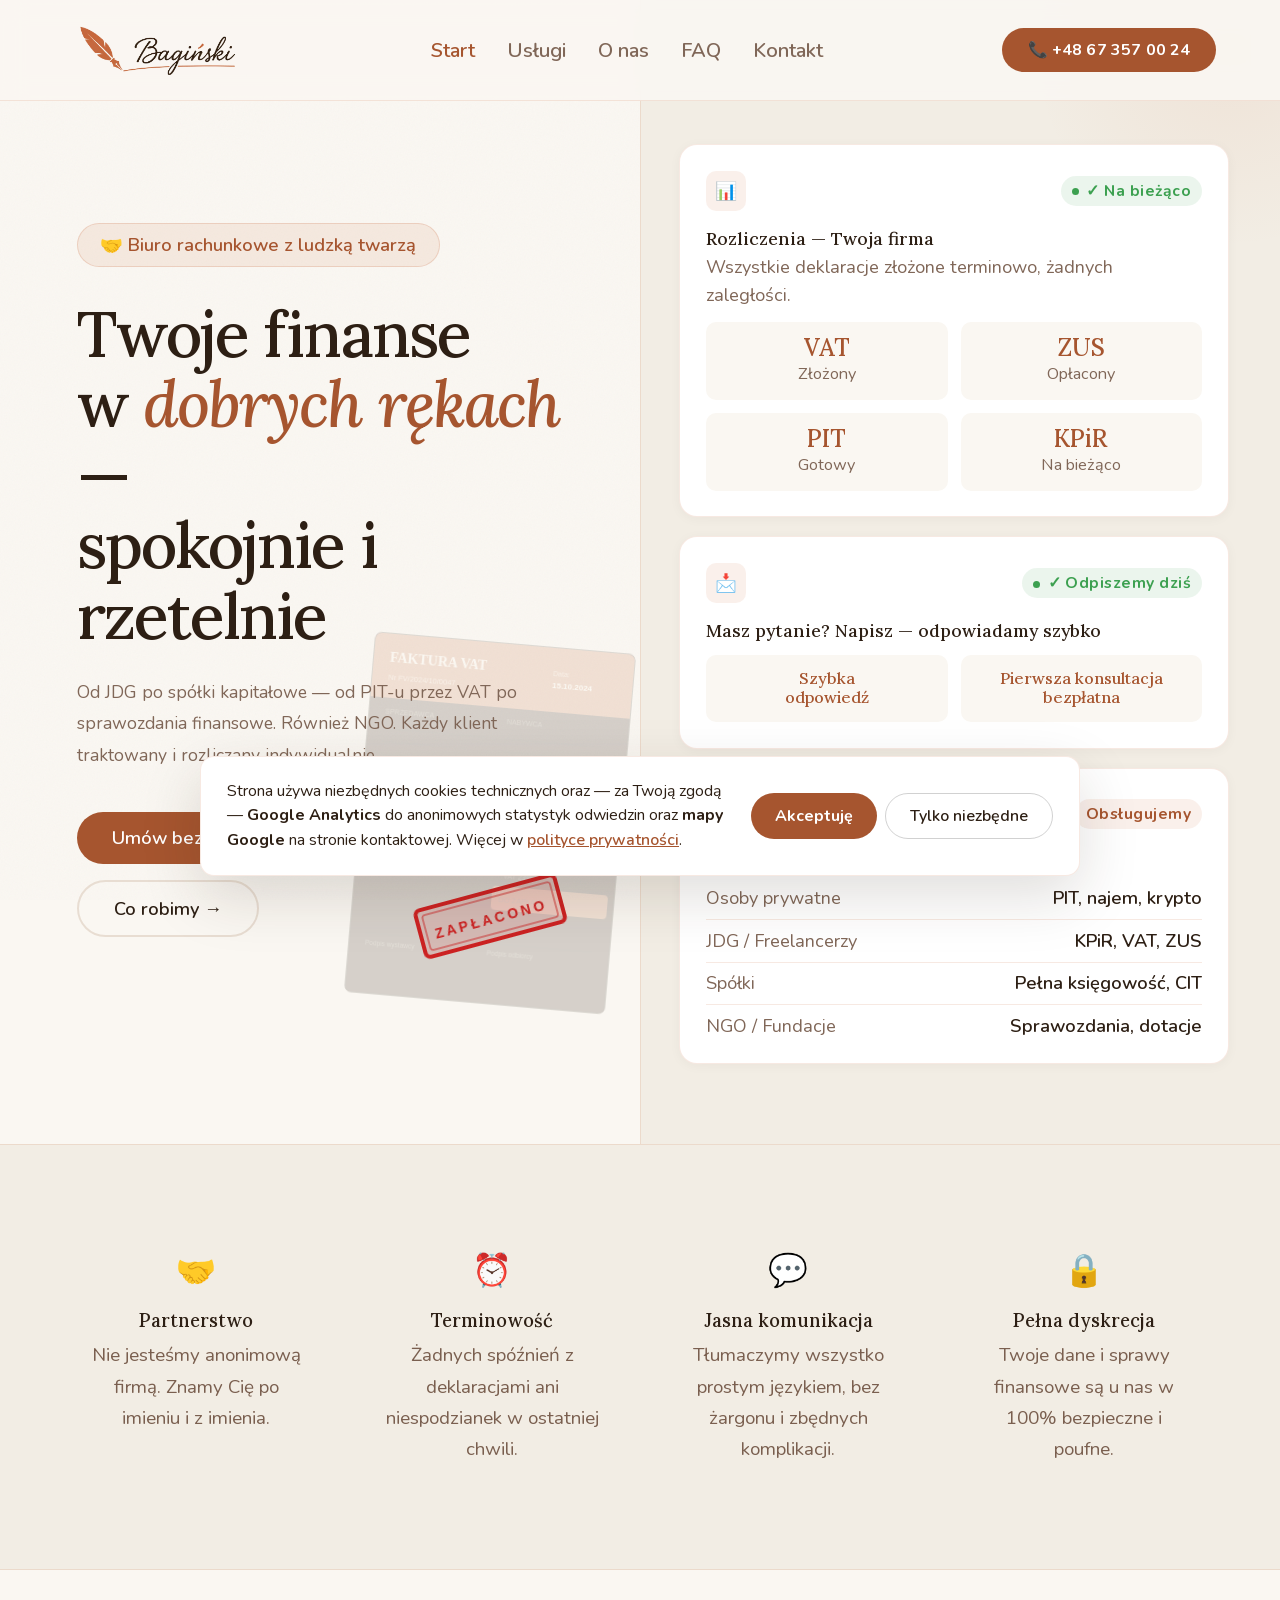
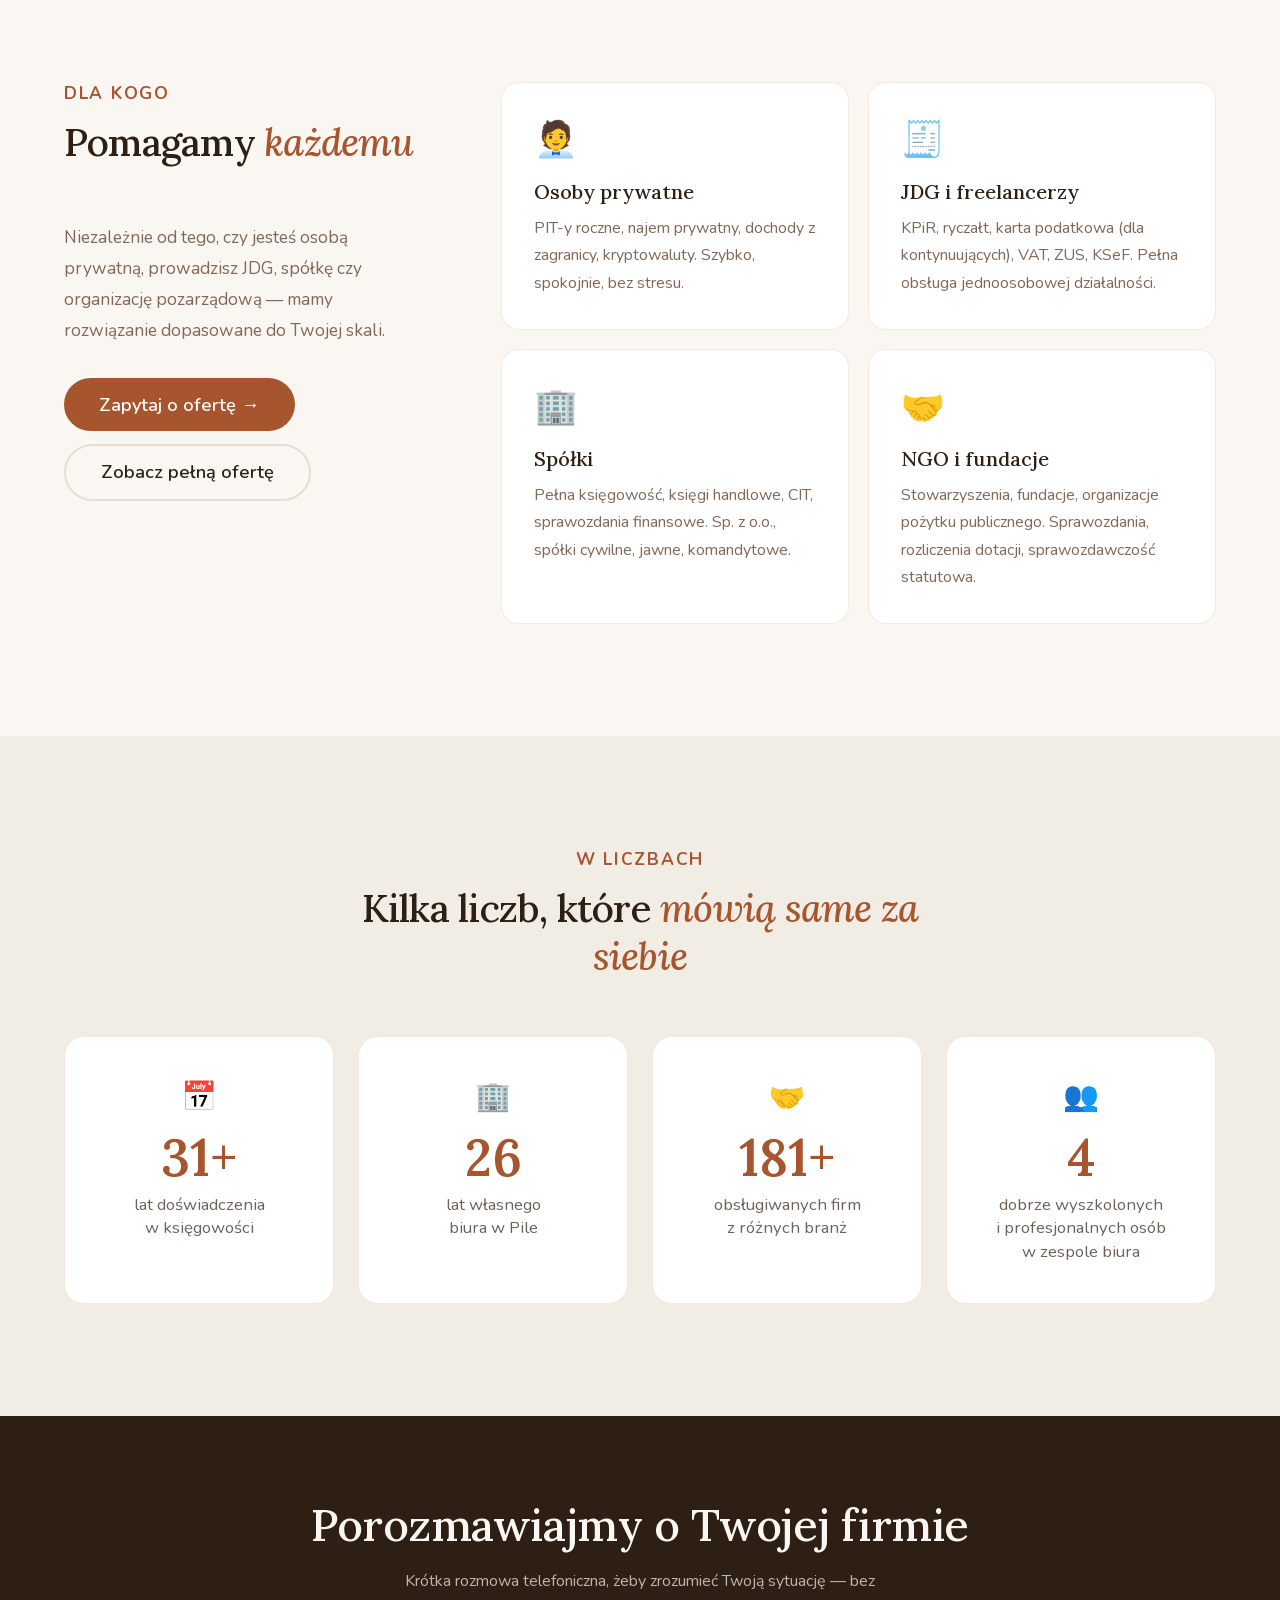
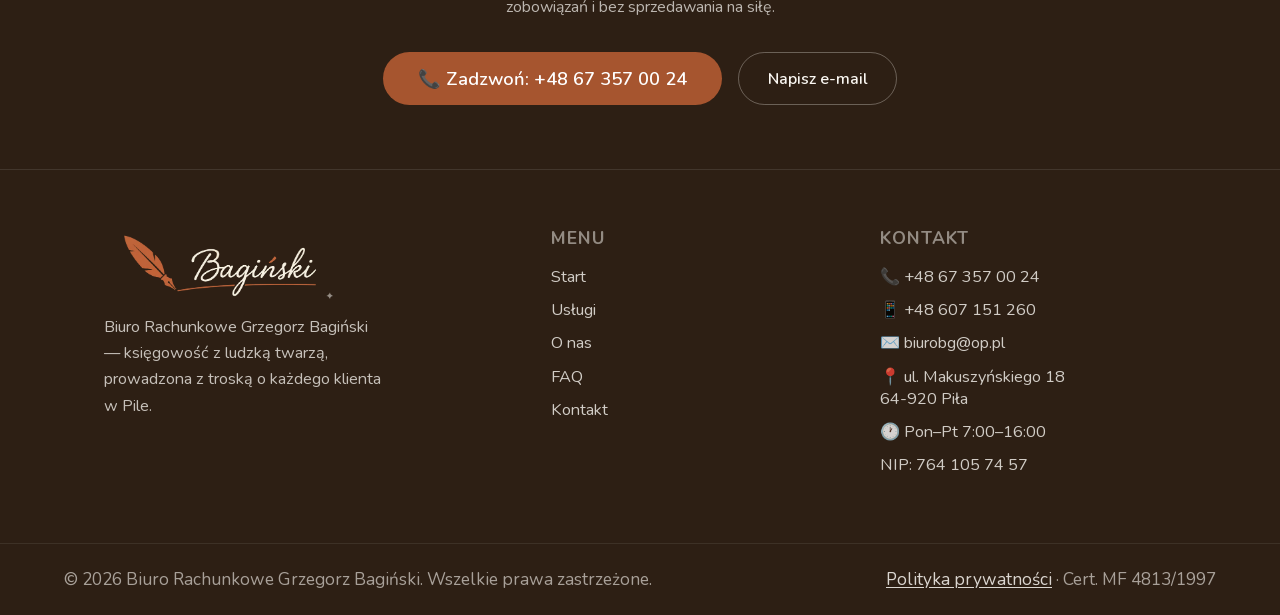
==== commit 256b4410: "Mobile: menu bylo nieklikalne na waskich telefonach Przy 320 px hamburger konczyl sie na 357 px — po" ====
--- a/index.html
+++ b/index.html
@@ -9,7 +9,7 @@
 <link rel="icon" type="image/png" sizes="16x16" href="img/favicon-16.png">
 <link rel="apple-touch-icon" sizes="180x180" href="img/apple-touch-icon.png">
 <link rel="shortcut icon" href="favicon.ico">
-<link rel="stylesheet" href="styles.css?v=15">
+<link rel="stylesheet" href="styles.css?v=16">
 <meta name="description" content="Pełna obsługa księgowa w Pile od 1997 r. 35 lat doświadczenia, ponad 200 firm pod opieką. JDG, spółki, NGO, osoby prywatne. Cert. MF 4813/1997.">
 <meta name="robots" content="index, follow">
 <meta name="theme-color" content="#C96B3F">
--- a/styles.css
+++ b/styles.css
@@ -74,7 +74,10 @@
     --sand: #E8DDD2;
   }
 
-  html { scroll-behavior: smooth; }
+  /* overflow-x na SAMYM body nie wystarcza: dokument i tak potrafi być szerszy
+     od ekranu, a wtedy elementy position:fixed (nagłówek, menu) rozciągają się
+     do tej większej szerokości i wypychają hamburgera poza ekran. */
+  html { scroll-behavior: smooth; overflow-x: hidden; }
   body { font-family: 'Nunito', sans-serif; background: var(--cream); color: var(--brown); overflow-x: hidden; }
 
   /* ── TEXTURE ── */
@@ -1436,7 +1439,9 @@
     .hero-left-col { padding: 9rem 5vw 5rem; align-items: center; text-align: center; }
     .hero-btns { justify-content: center; }
     .hero-sub { max-width: 100%; }
-    .values-grid { grid-template-columns: repeat(2, 1fr); }
+    /* minmax(0,…) zamiast 1fr: bez tego długie słowa („Terminowość") nie pozwalają
+       kolumnie zwęzić się poniżej swojej treści i rozpychają całą stronę. */
+    .values-grid { grid-template-columns: repeat(2, minmax(0, 1fr)); }
     .services-grid { grid-template-columns: 1fr; }
     .about-layout { grid-template-columns: 1fr; }
     .clients-layout { grid-template-columns: 1fr; }
@@ -1819,3 +1824,25 @@
     .cookie-banner__actions { width: 100%; }
     .cookie-banner__btn { width: 100%; }
   }
+
+  /* ── Najwęższe telefony (Galaxy Fold złożony, stary iPhone SE) ──
+     Przy 320 px dwie kolumny wartości nie mieszczą się nawet po minmax(0,…),
+     a rozpychanie strony wypychało hamburgera poza ekran — menu stawało się
+     wtedy niedostępne, bo .nav-cta jest na tej szerokości ukryte. */
+  @media (max-width: 380px) {
+    .values-grid { grid-template-columns: 1fr; }
+    .stats-grid { grid-template-columns: 1fr; }
+  }
+
+  /* Nagłówek i menu trzymamy w szerokości ekranu niezależnie od tego, czy
+     jakaś sekcja niżej rozepchnie dokument. */
+  body > nav,
+  .nav-links {
+    max-width: 100vw;
+  }
+
+  /* Dlugie slowa w naglowkach ("Rachunkowosci") rozpychaly uklad przy 320px. */
+  h1, h2, h3, h4, h5, h6,
+  .h1, .h2, .h3, .h4, .h5, .h6 {
+    overflow-wrap: break-word;
+  }
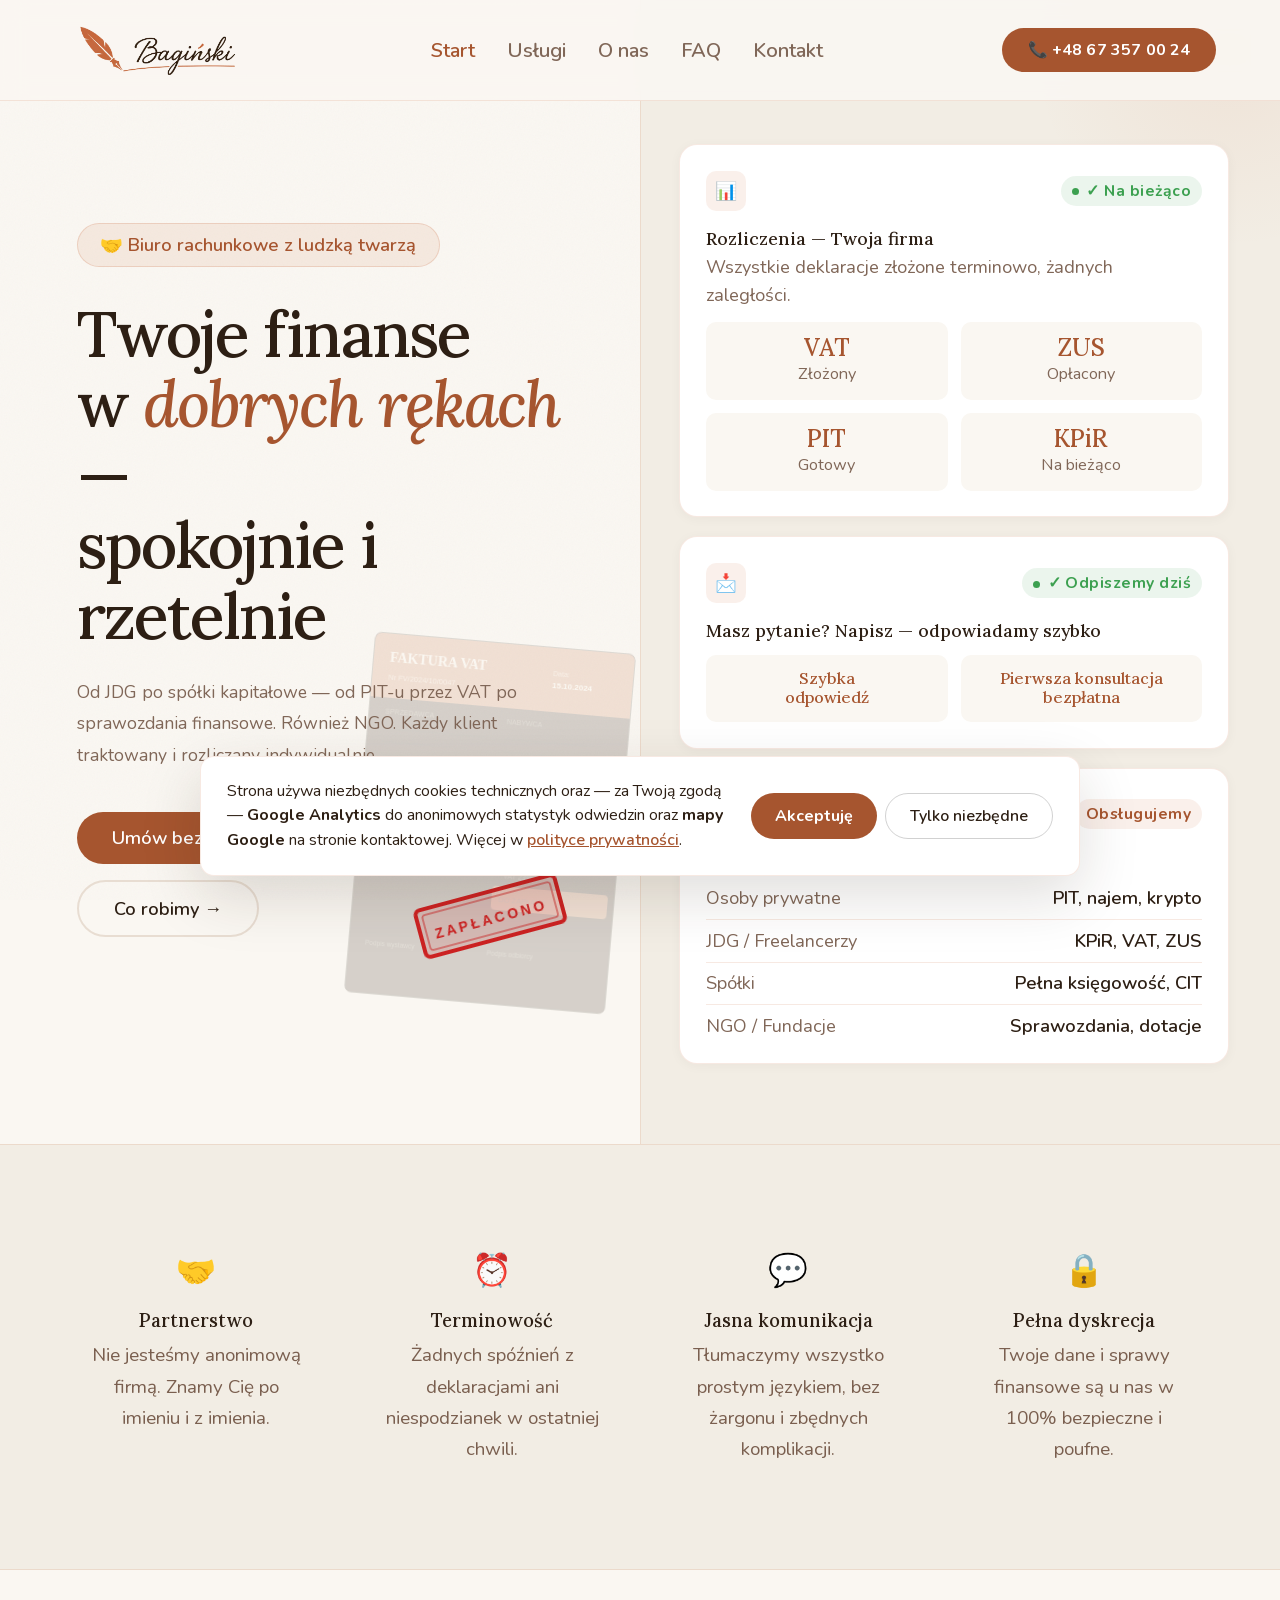
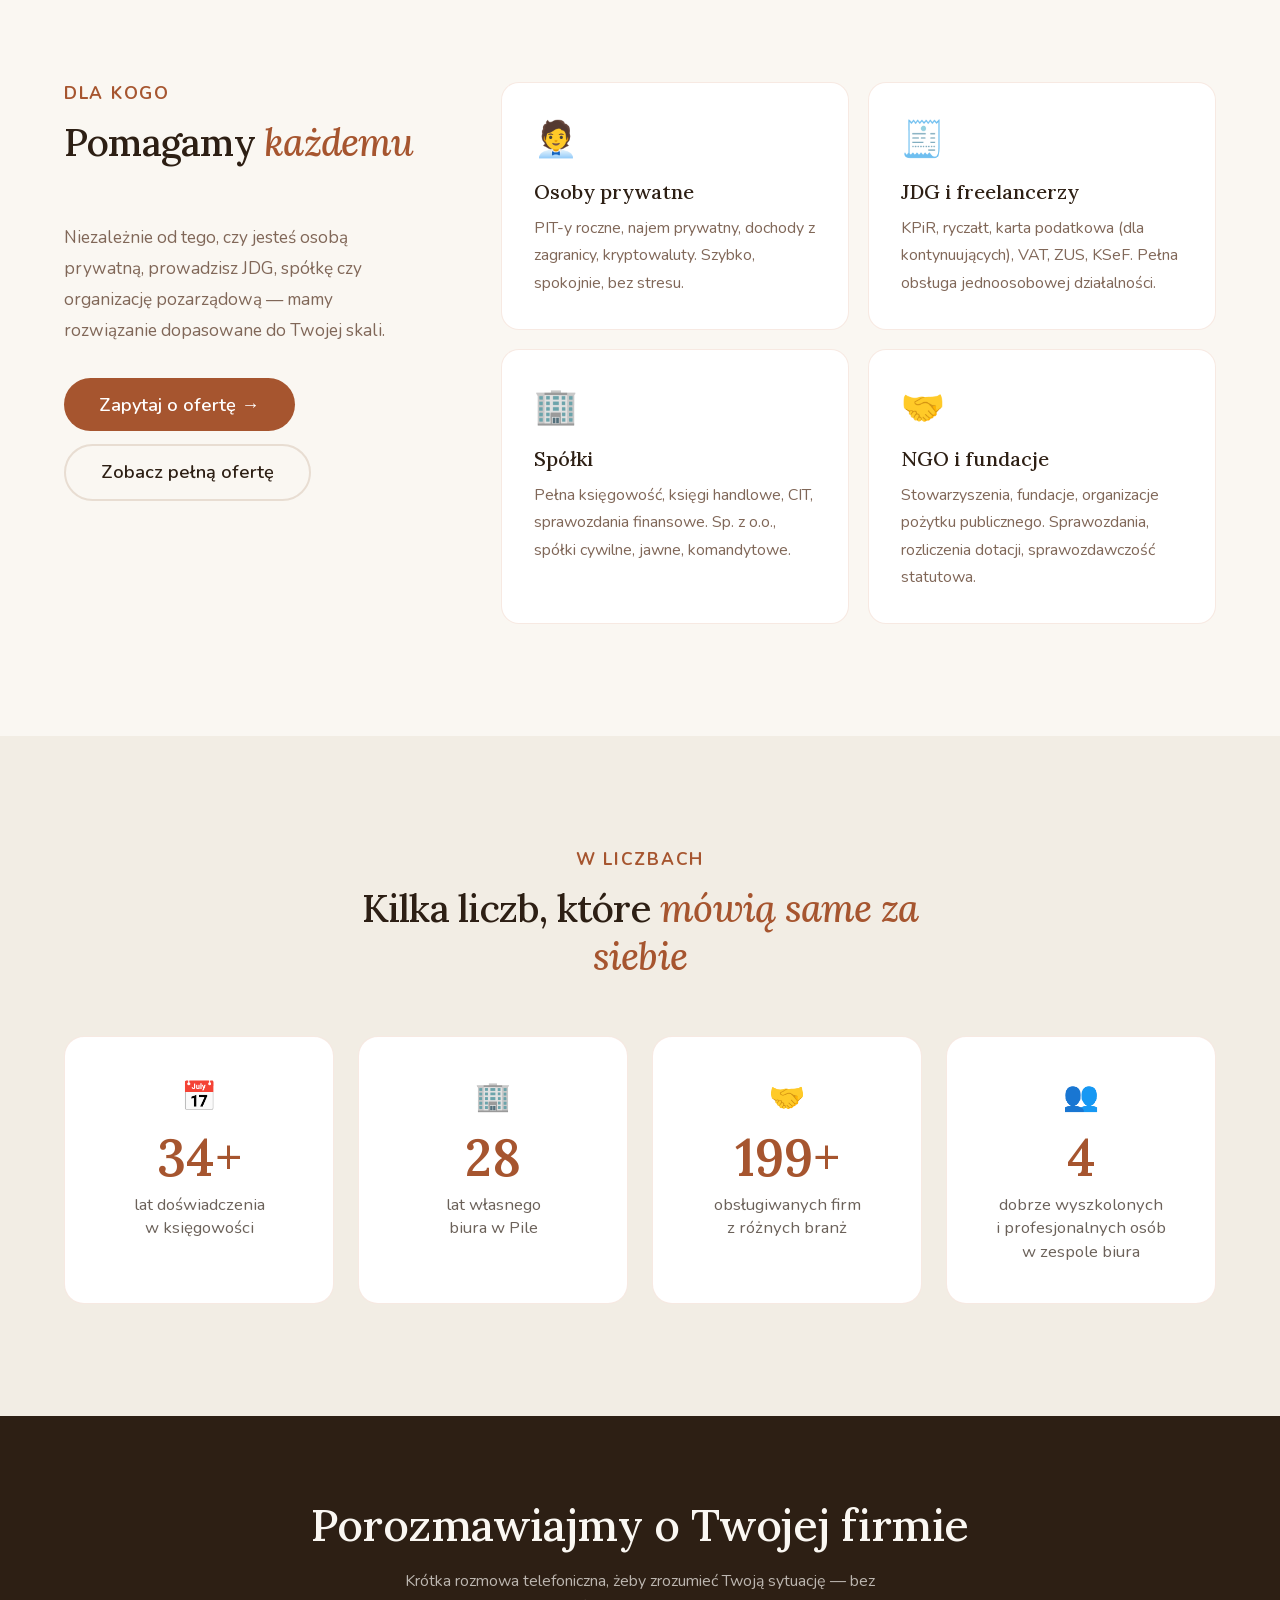
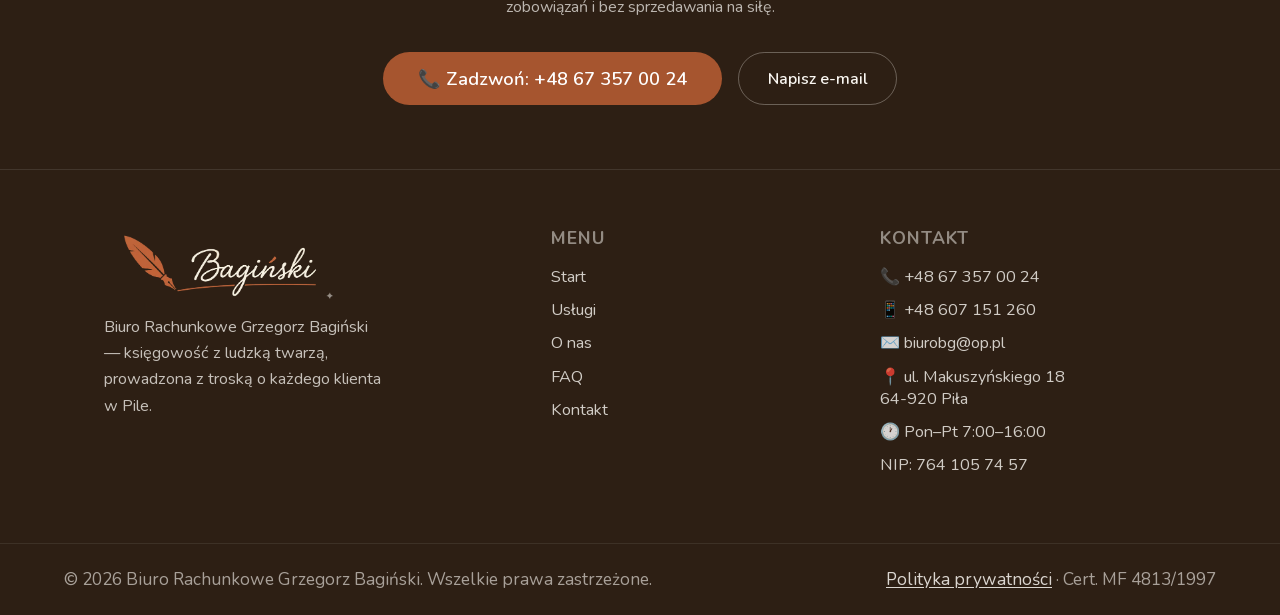
==== commit ab97c980: "Mobile: zamkniete menu wystawalo na ekran i zaslanialo logo z hamburgerem Zglosil Tymon (iPhone, Saf" ====
--- a/index.html
+++ b/index.html
@@ -9,7 +9,7 @@
 <link rel="icon" type="image/png" sizes="16x16" href="img/favicon-16.png">
 <link rel="apple-touch-icon" sizes="180x180" href="img/apple-touch-icon.png">
 <link rel="shortcut icon" href="favicon.ico">
-<link rel="stylesheet" href="styles.css?v=16">
+<link rel="stylesheet" href="styles.css?v=17">
 <meta name="description" content="Pełna obsługa księgowa w Pile od 1997 r. 35 lat doświadczenia, ponad 200 firm pod opieką. JDG, spółki, NGO, osoby prywatne. Cert. MF 4813/1997.">
 <meta name="robots" content="index, follow">
 <meta name="theme-color" content="#C96B3F">
--- a/styles.css
+++ b/styles.css
@@ -1459,11 +1459,18 @@
       backdrop-filter: blur(12px);
       border-bottom: 1px solid var(--warm-border);
       padding: 1rem 5vw 1.5rem;
-      transform: translateY(-110%);
-      transition: transform 0.3s cubic-bezier(0.22,1,0.36,1);
+      /* -110% liczy sie od WYSOKOSCI MENU (ok. 410 px), a menu startuje 80 px
+         od gory. 80 - 1.1*410 = -371, czyli dolna krawedz ladowala na +39 px
+         i zamkniete menu wystawalo na ekran, zaslaniajac logo i hamburgera.
+         Zeby -110% wystarczylo, menu musialoby miec ponad 800 px wysokosci.
+         Odsuwamy je o pelna wysokosc PLUS te 80 px, a visibility gwarantuje,
+         ze nawet przy innej wysokosci nic nie wystaje i nie da sie w to kliknac. */
+      transform: translateY(calc(-100% - 80px));
+      visibility: hidden;
+      transition: transform 0.3s cubic-bezier(0.22,1,0.36,1), visibility 0.3s;
       box-shadow: 0 12px 40px rgba(45,31,20,0.08);
     }
-    .nav-links.is-open { transform: translateY(0); }
+    .nav-links.is-open { transform: translateY(0); visibility: visible; }
     .nav-links li { width: 100%; }
     .nav-links a {
       display: block;
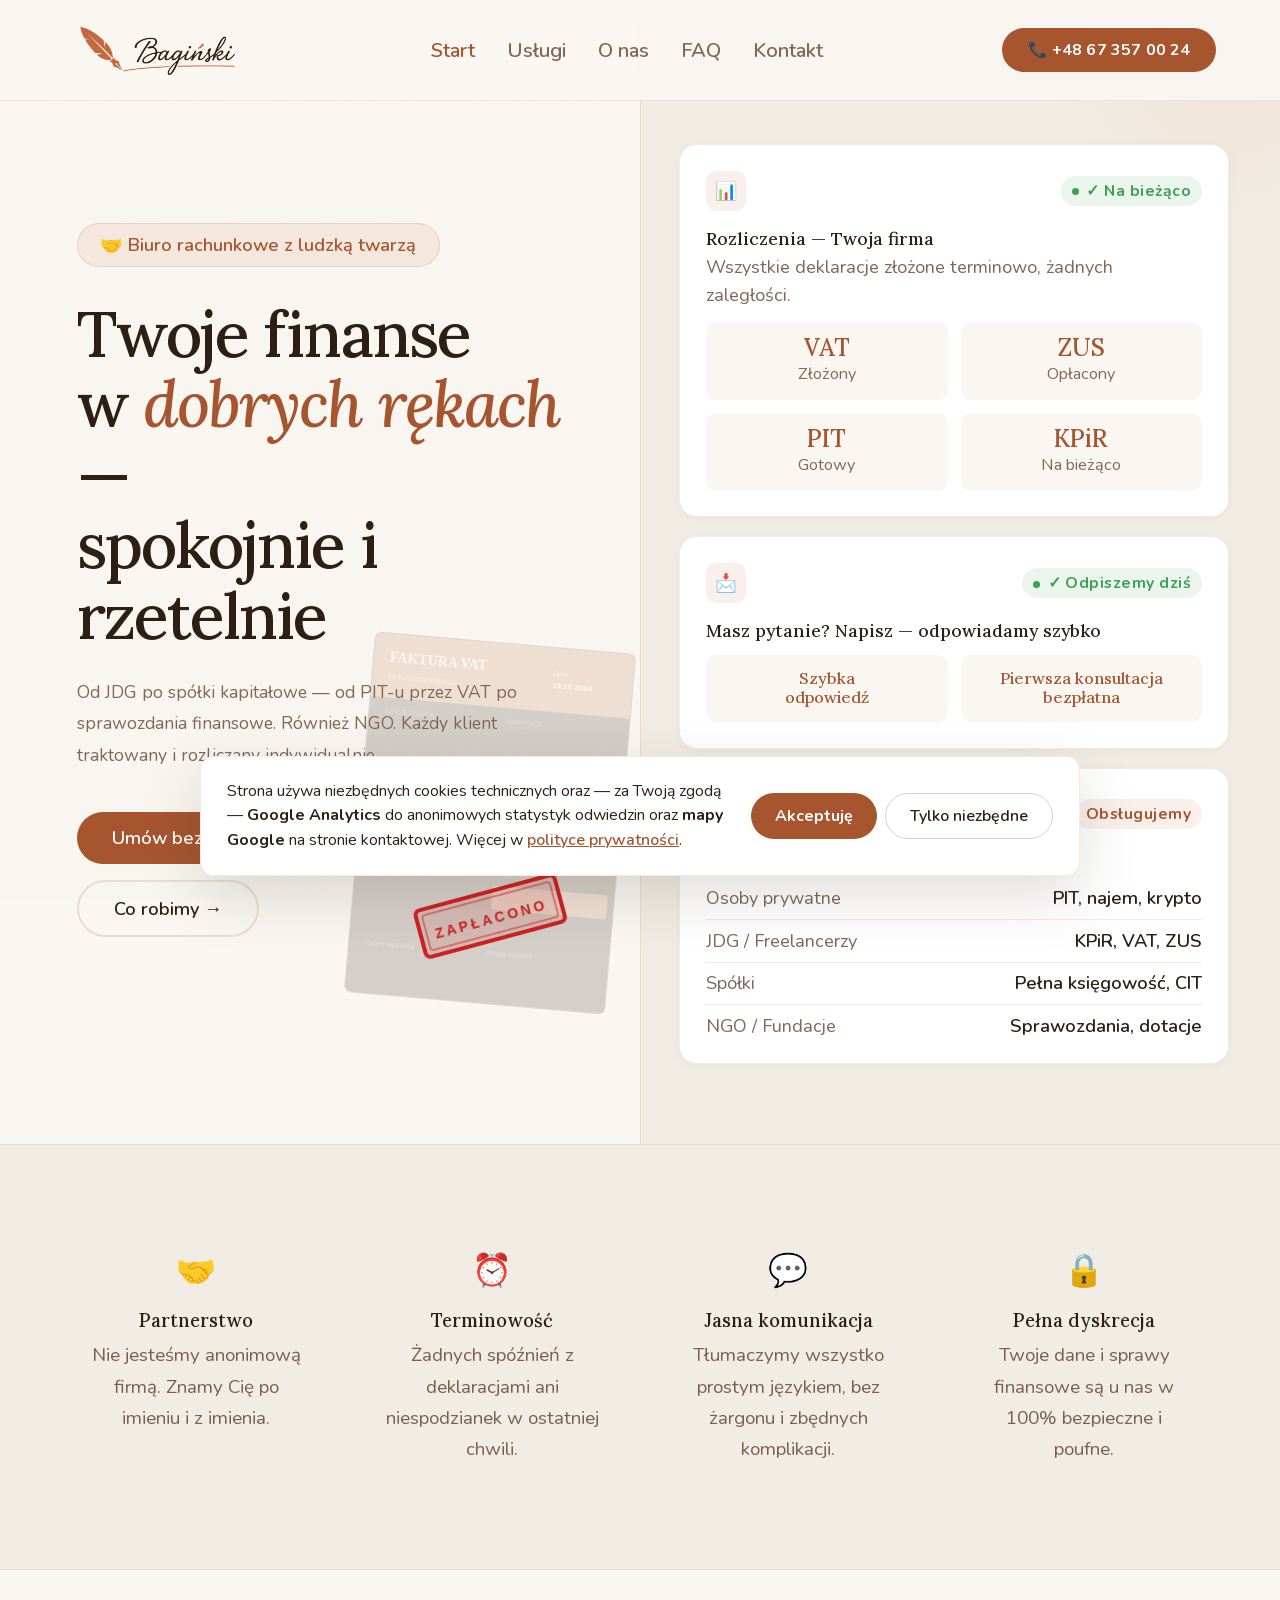
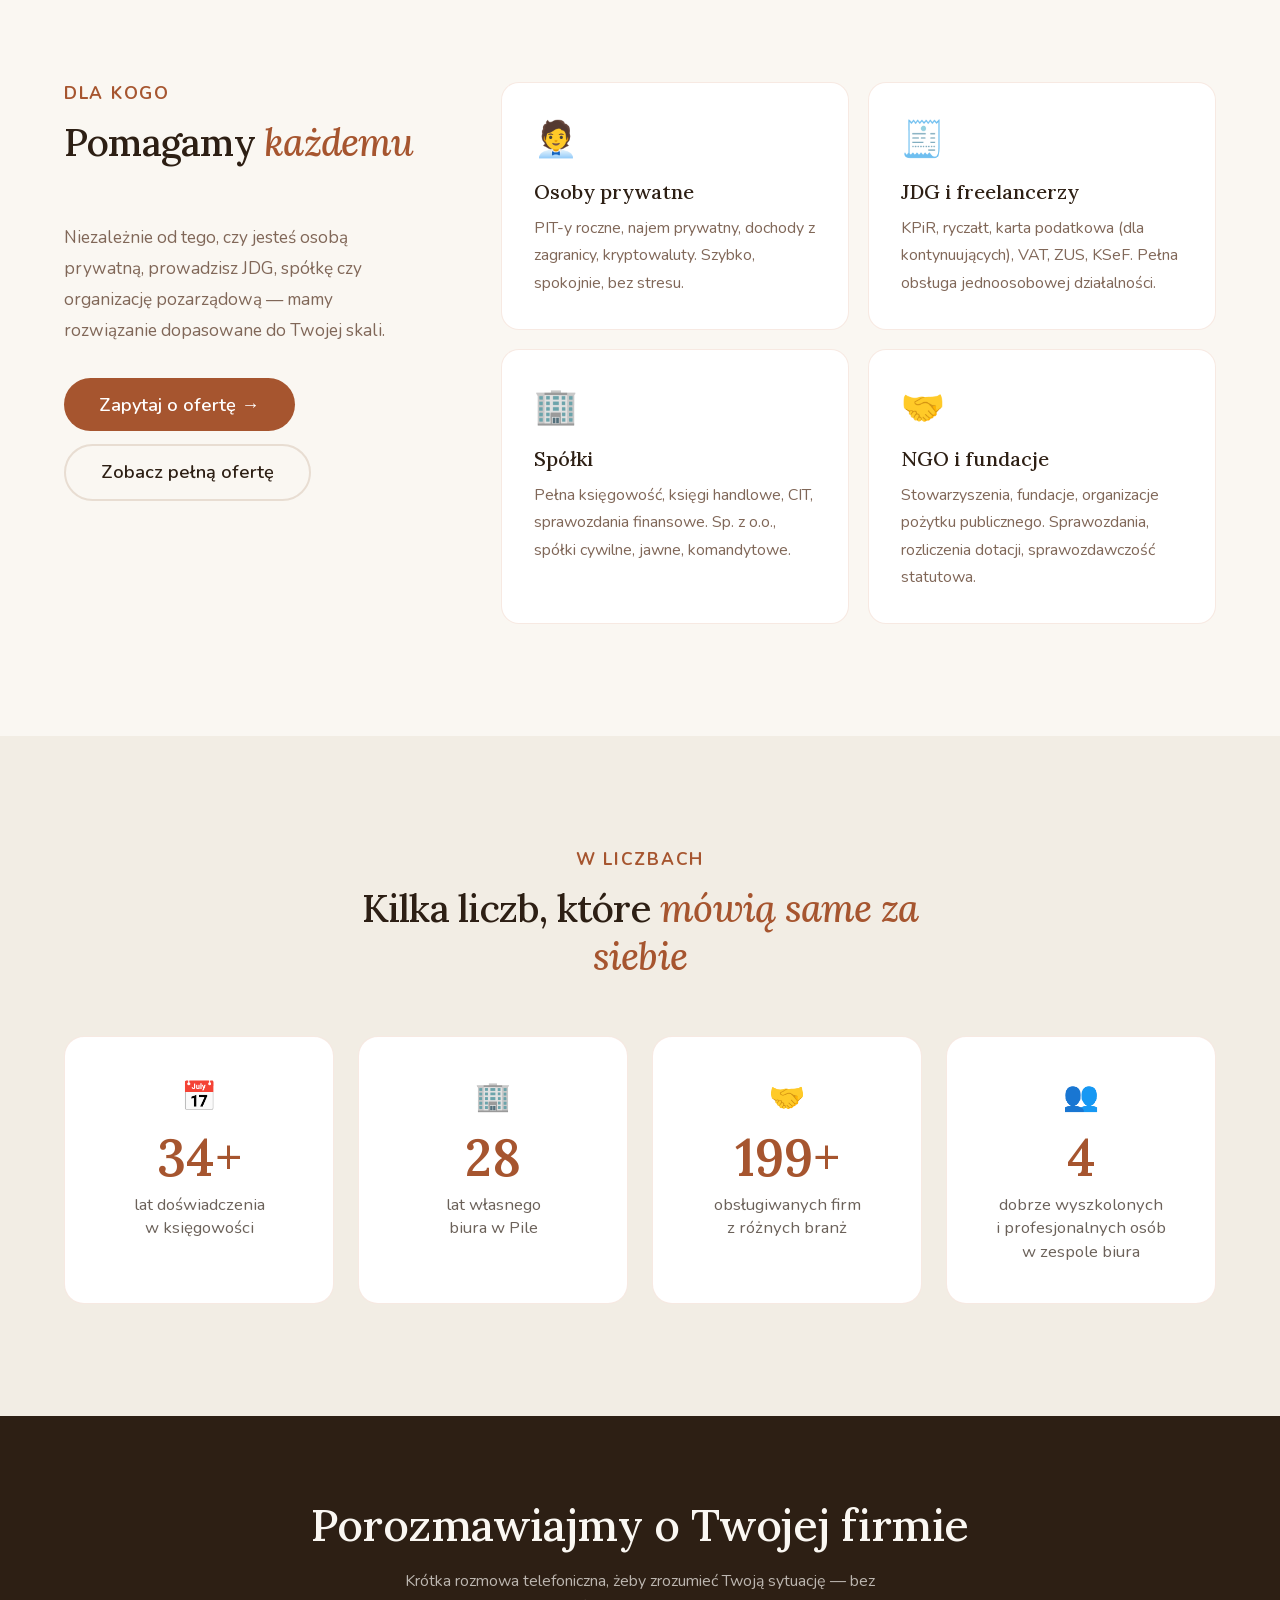
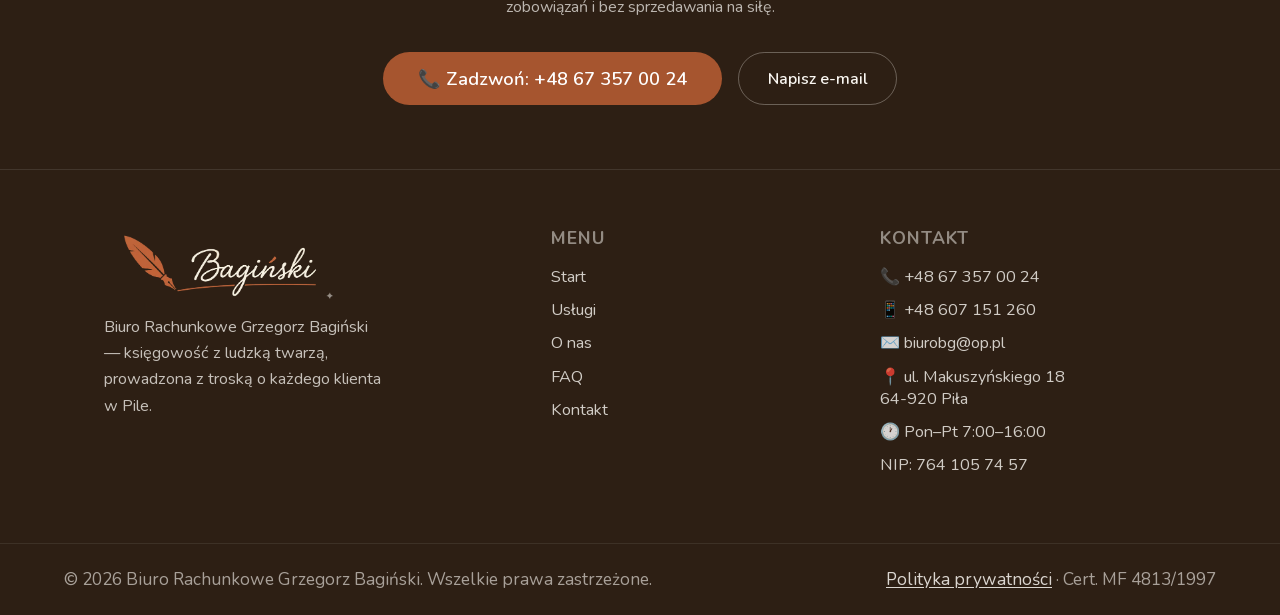
==== commit 37f2319e: "Mobile: grafika faktury w tle nachodzila na tekst hero Faktura ma 280 px i siedzi w prawym dolnym ro" ====
--- a/index.html
+++ b/index.html
@@ -9,7 +9,7 @@
 <link rel="icon" type="image/png" sizes="16x16" href="img/favicon-16.png">
 <link rel="apple-touch-icon" sizes="180x180" href="img/apple-touch-icon.png">
 <link rel="shortcut icon" href="favicon.ico">
-<link rel="stylesheet" href="styles.css?v=17">
+<link rel="stylesheet" href="styles.css?v=18">
 <meta name="description" content="Pełna obsługa księgowa w Pile od 1997 r. 35 lat doświadczenia, ponad 200 firm pod opieką. JDG, spółki, NGO, osoby prywatne. Cert. MF 4813/1997.">
 <meta name="robots" content="index, follow">
 <meta name="theme-color" content="#C96B3F">
--- a/styles.css
+++ b/styles.css
@@ -1436,6 +1436,10 @@
   @media (max-width: 960px) {
     .hero { grid-template-columns: 1fr; }
     .hero-right-col { display: none; }
+    /* Faktura w tle ma 280 px i siedzi w prawym dolnym rogu. Na telefonie tekst
+       hero jest wysrodkowany i ladowal wprost na niej. Chowamy ja razem z prawa
+       kolumna — hero zostaje czysty. */
+    .bg-invoice { display: none; }
     .hero-left-col { padding: 9rem 5vw 5rem; align-items: center; text-align: center; }
     .hero-btns { justify-content: center; }
     .hero-sub { max-width: 100%; }
